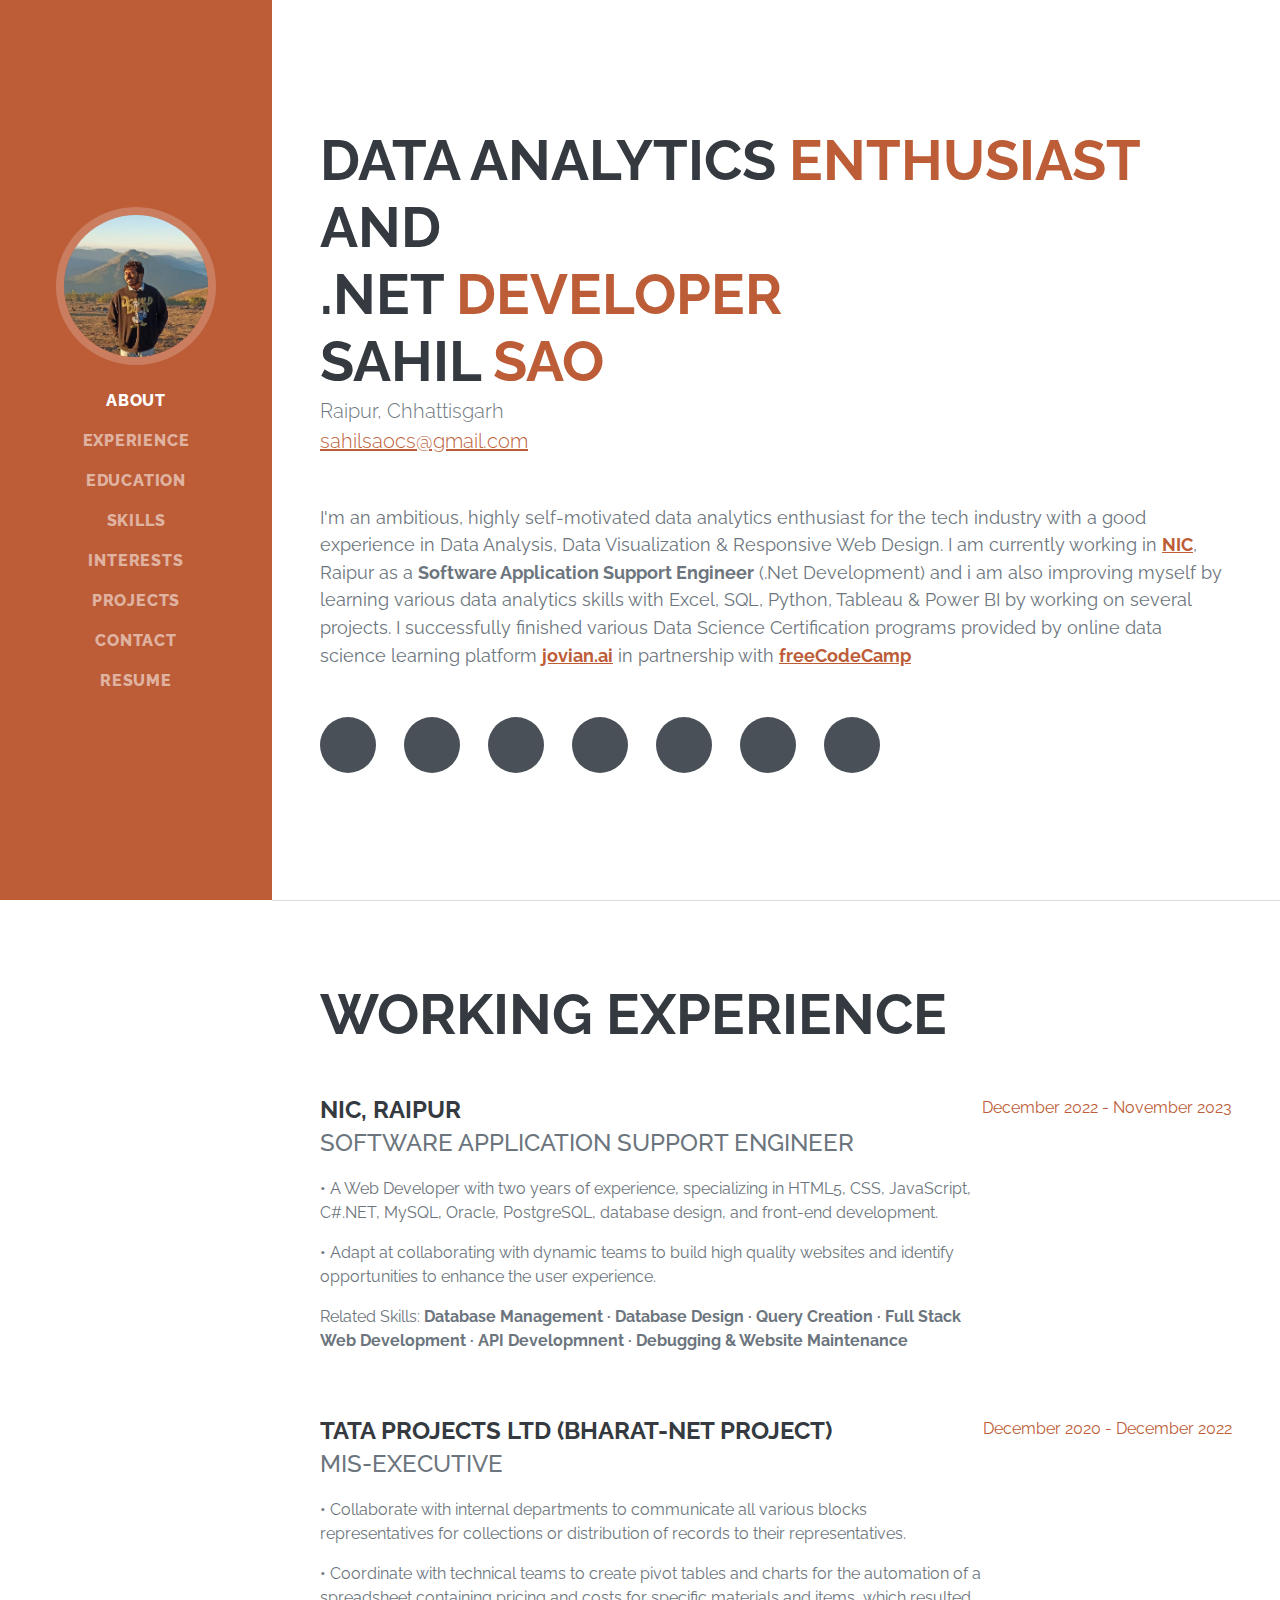
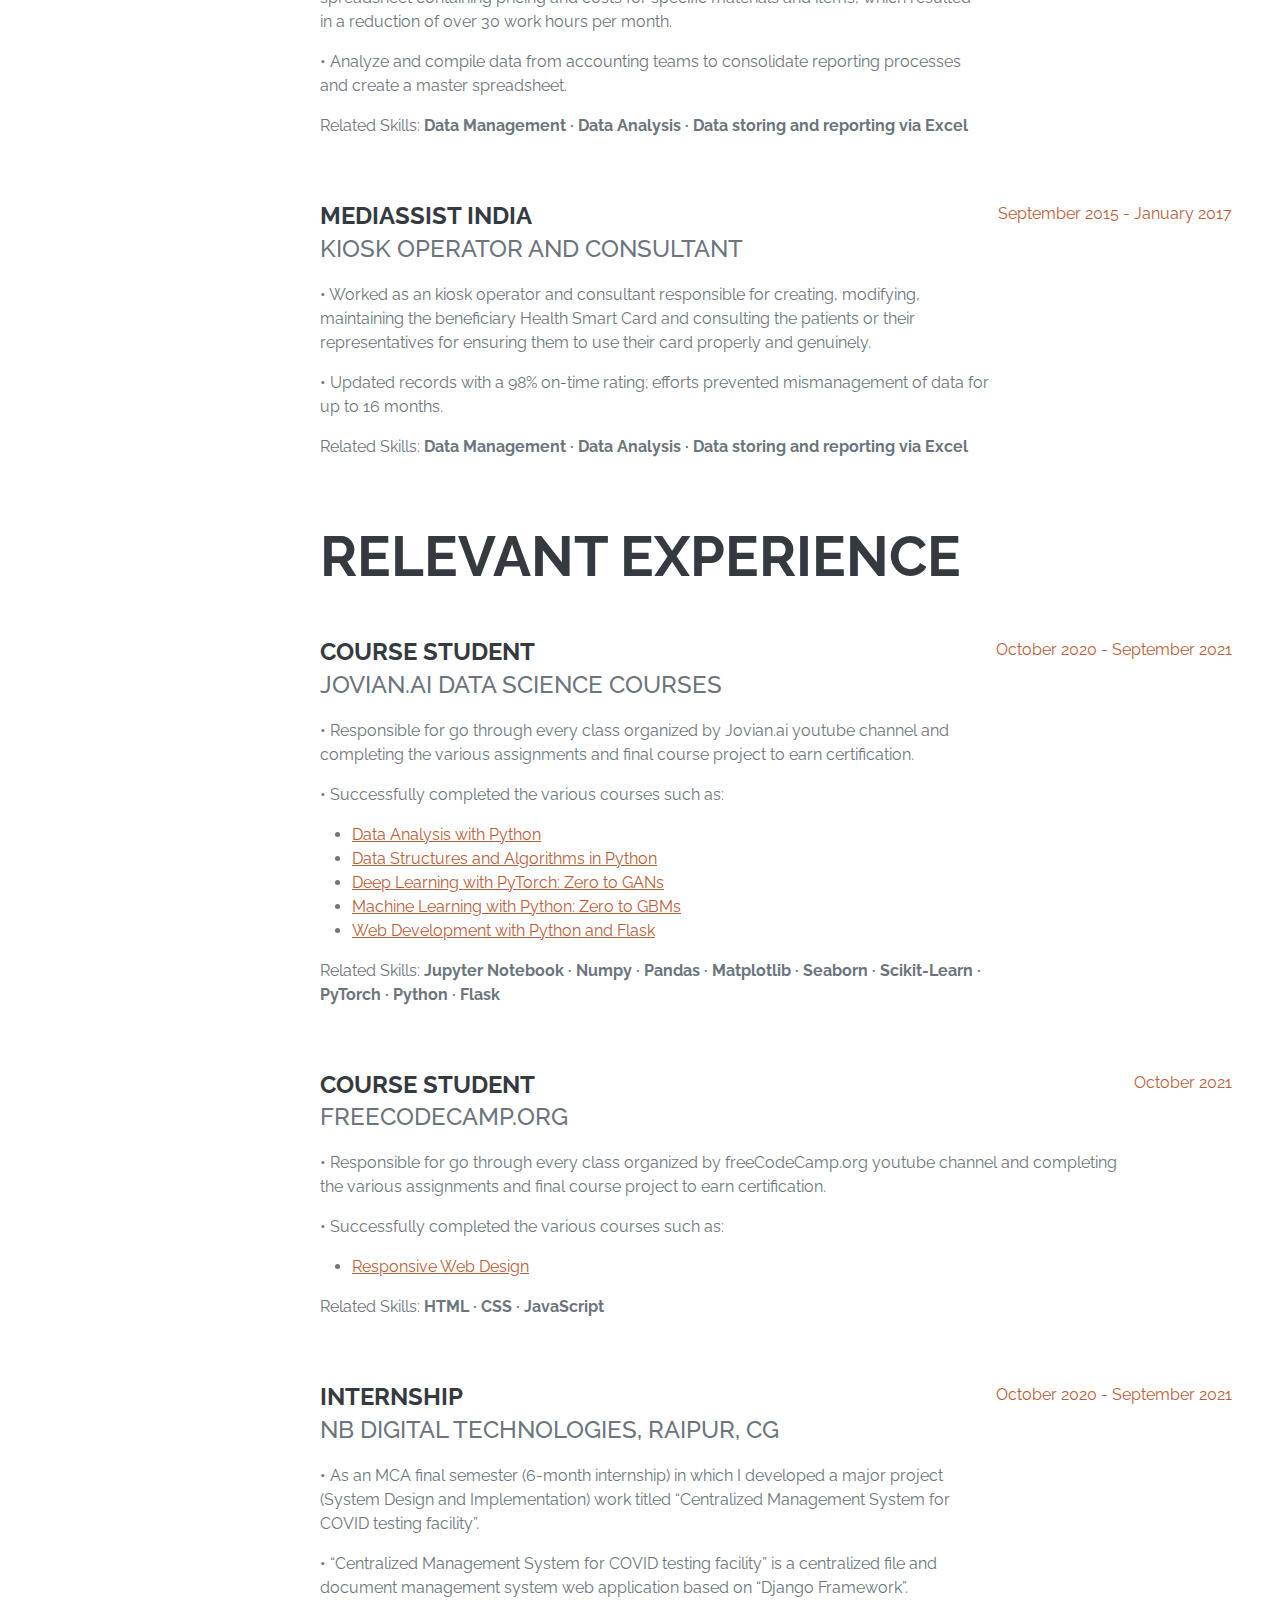
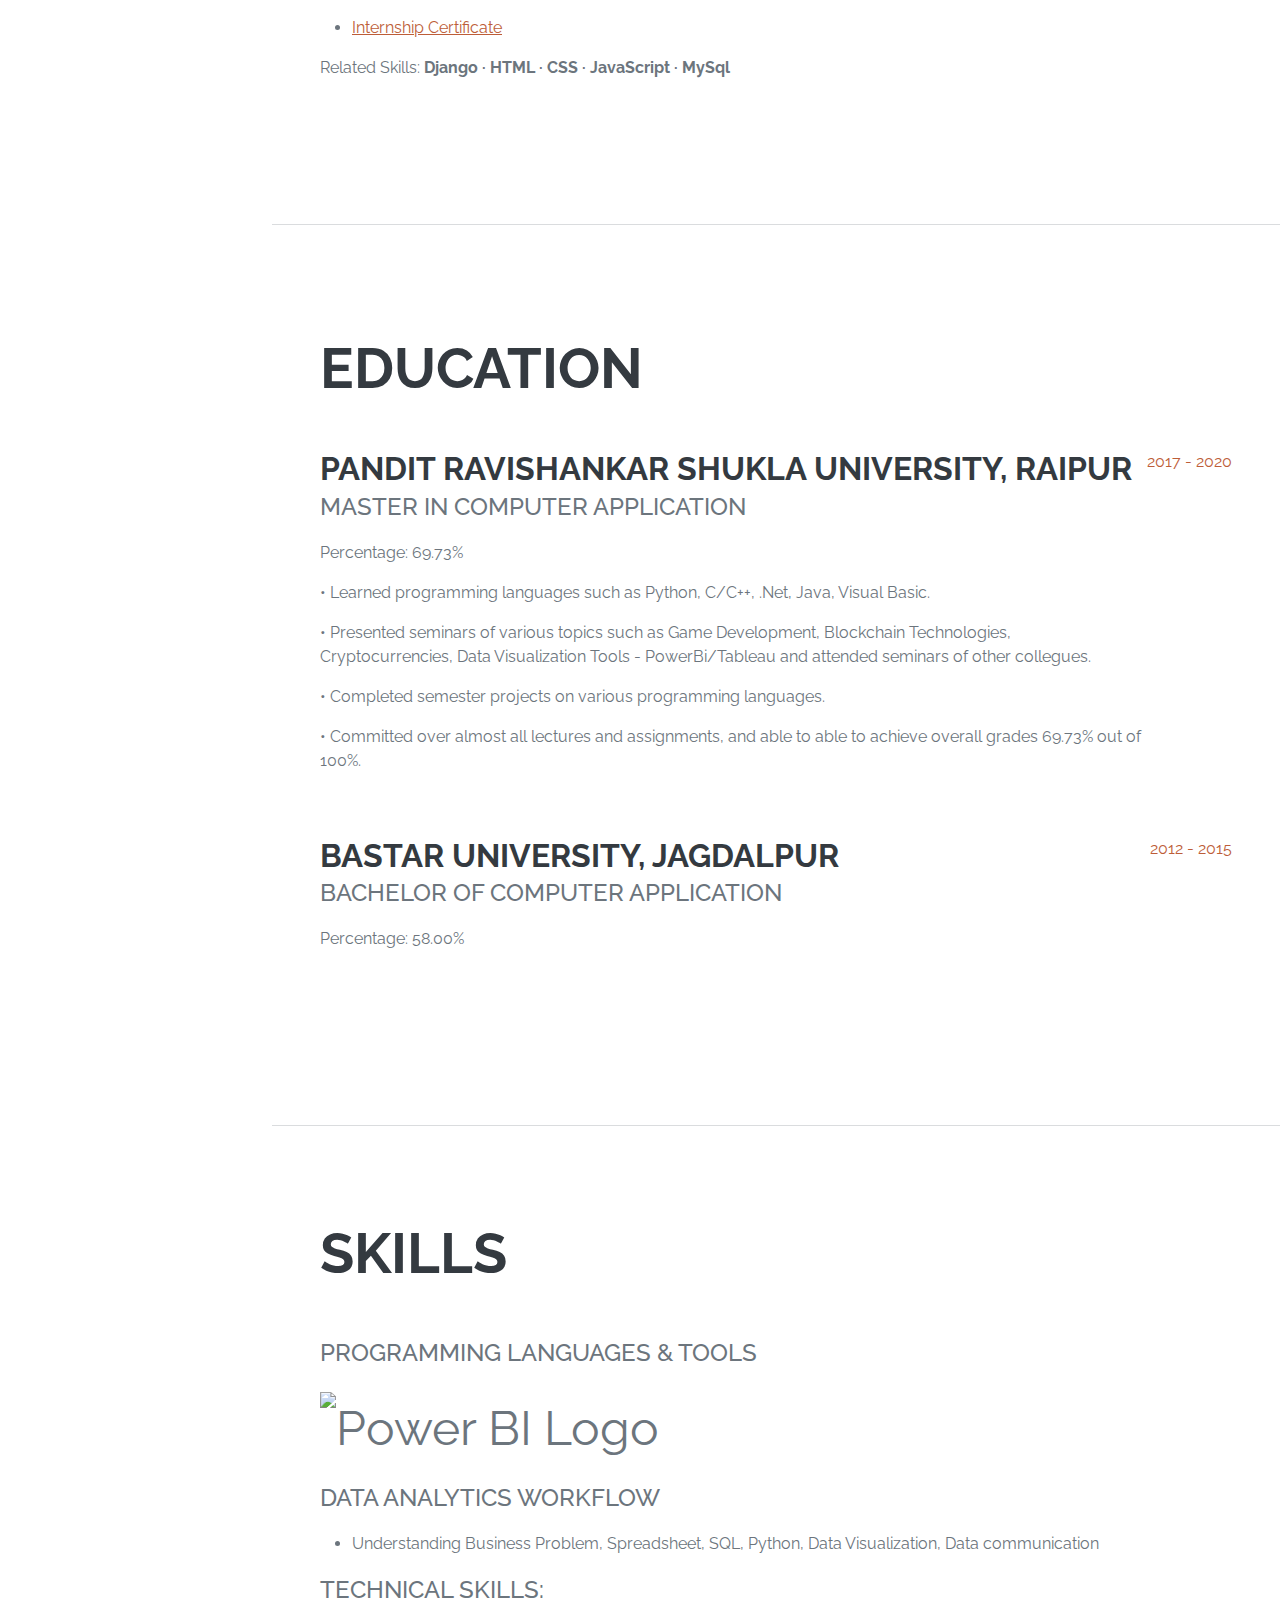
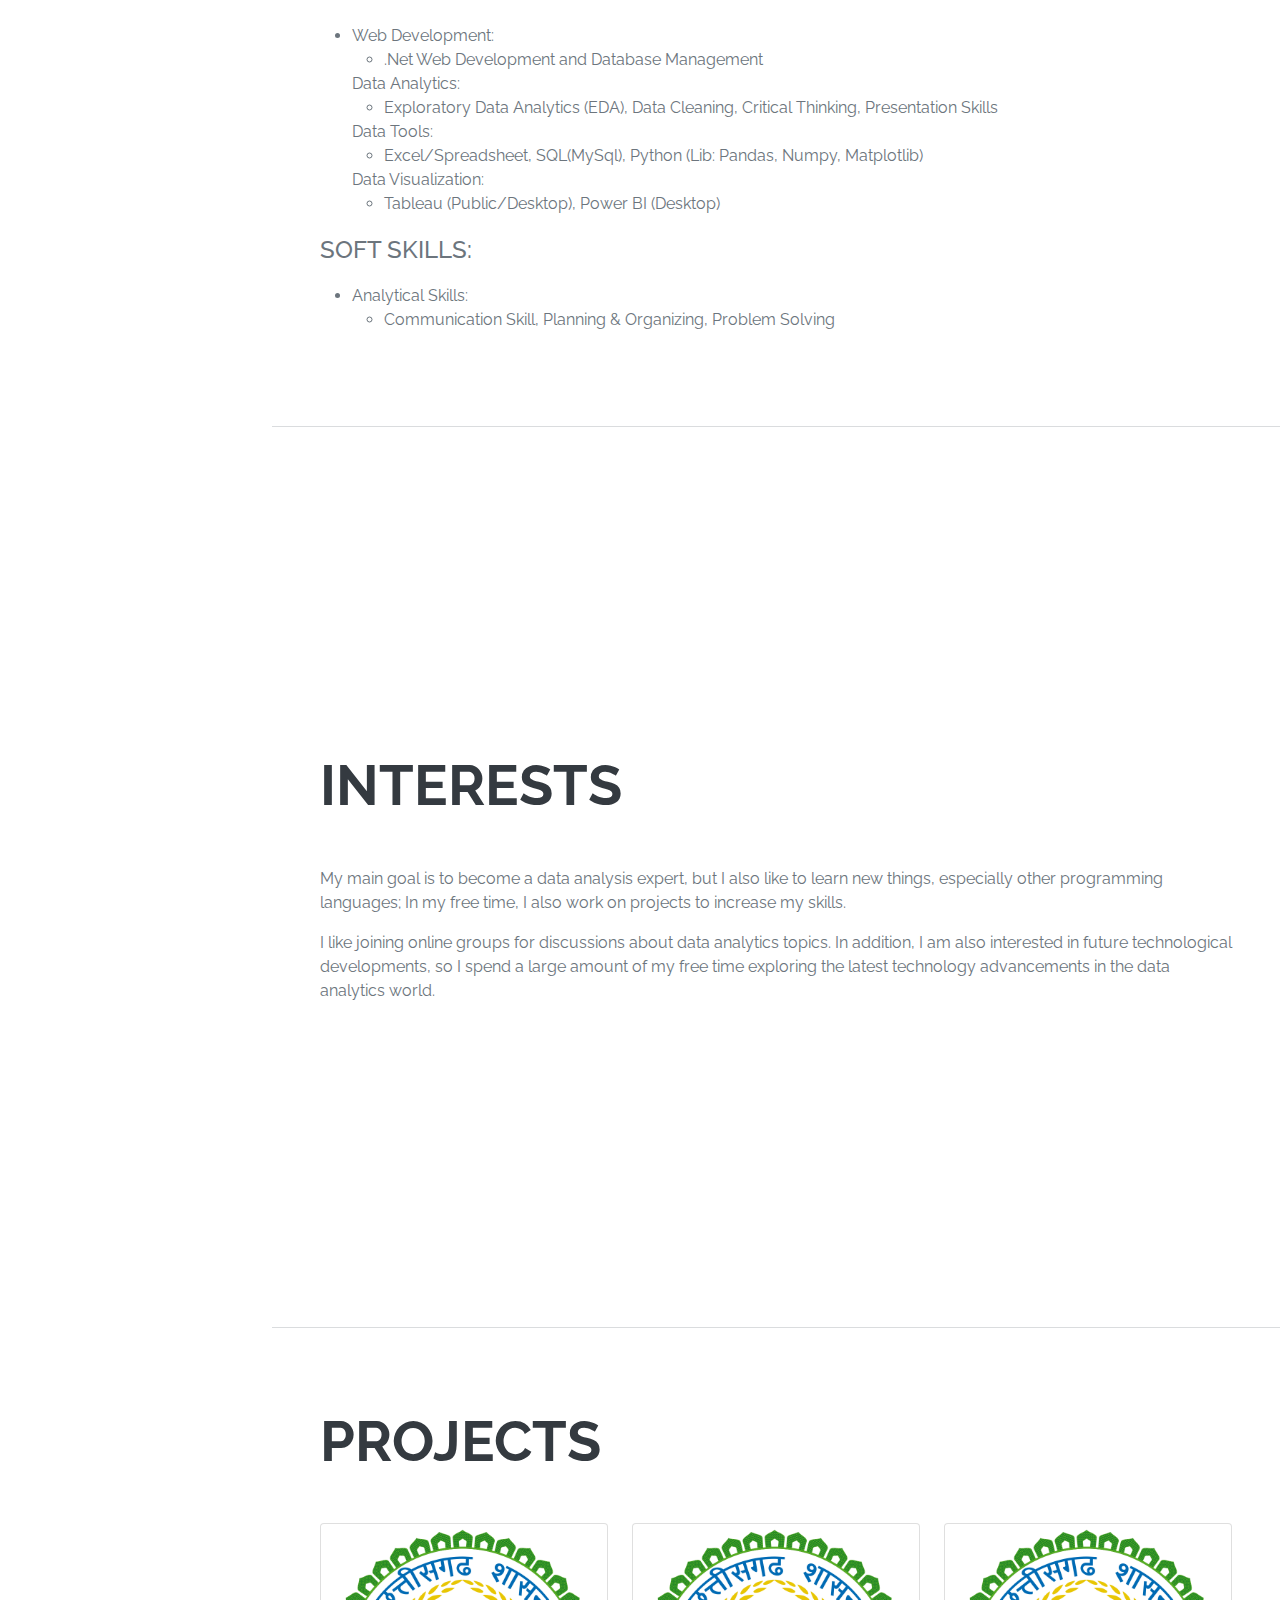
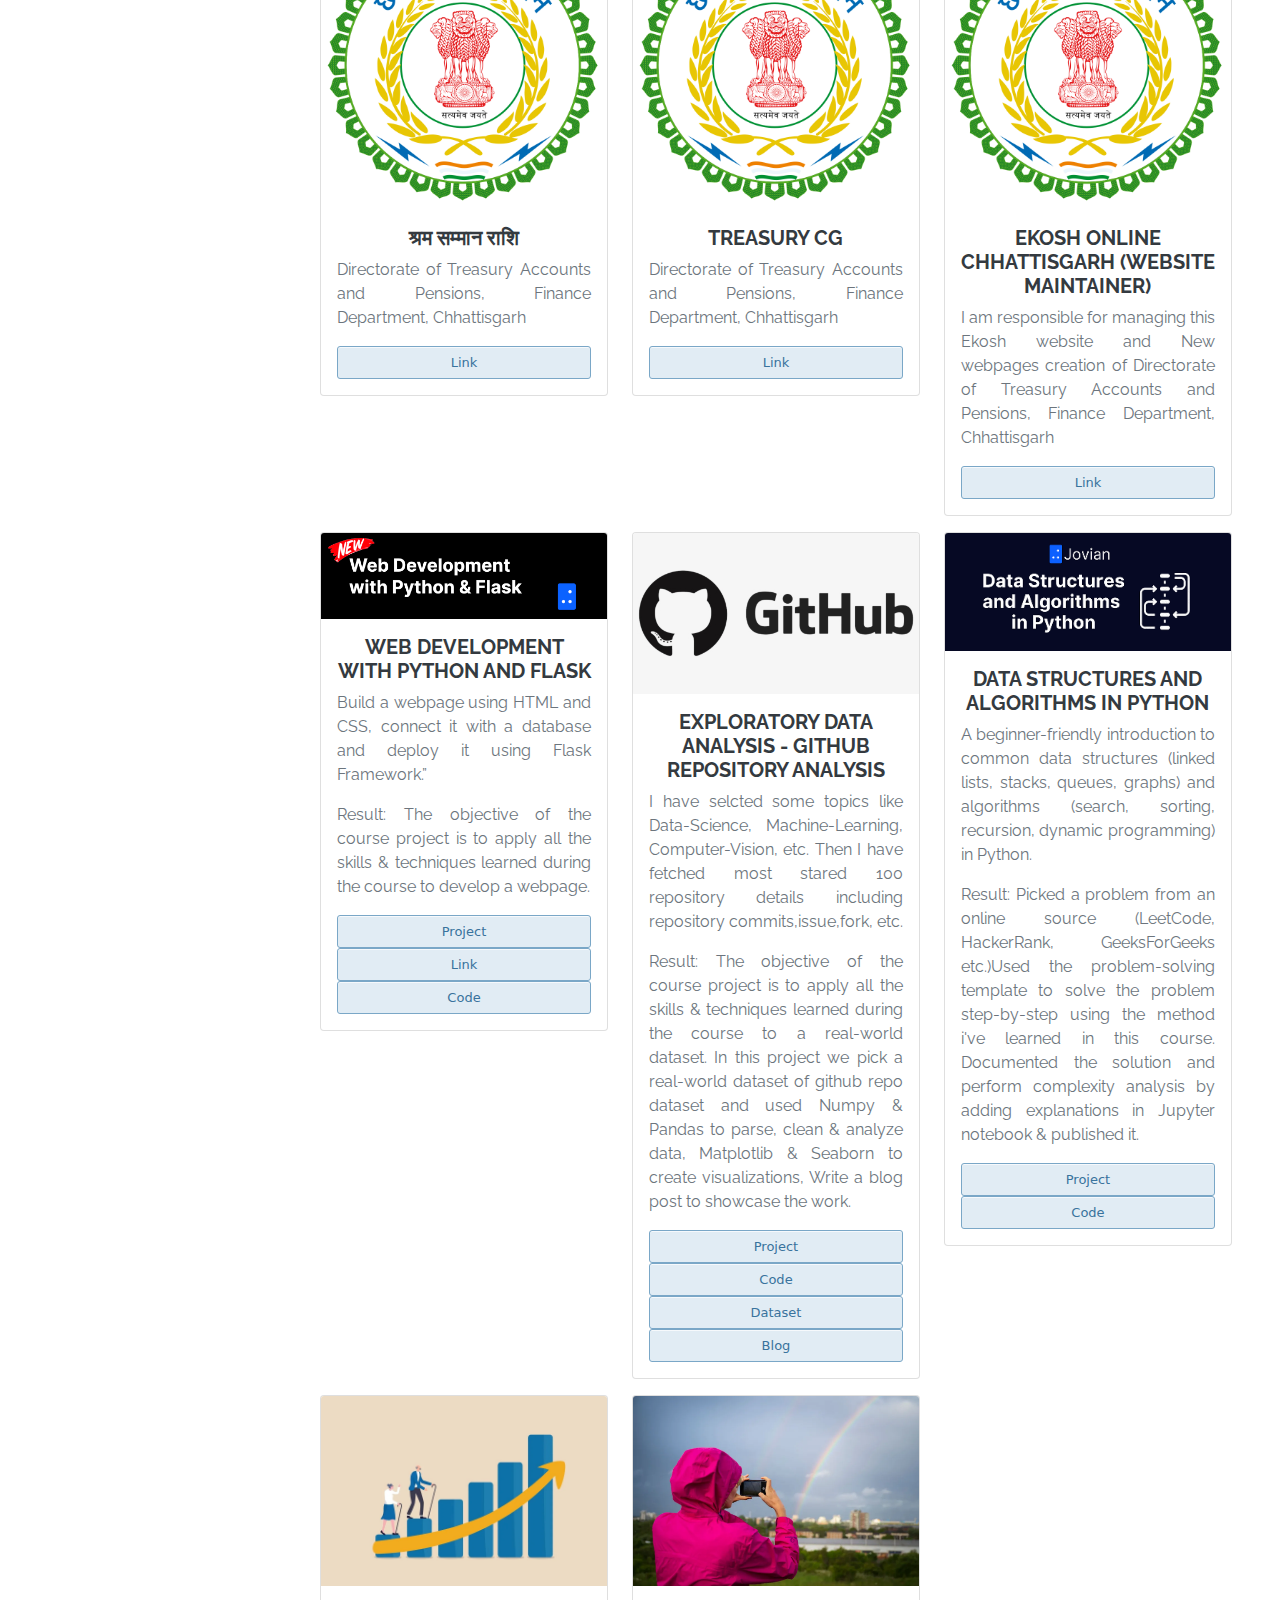
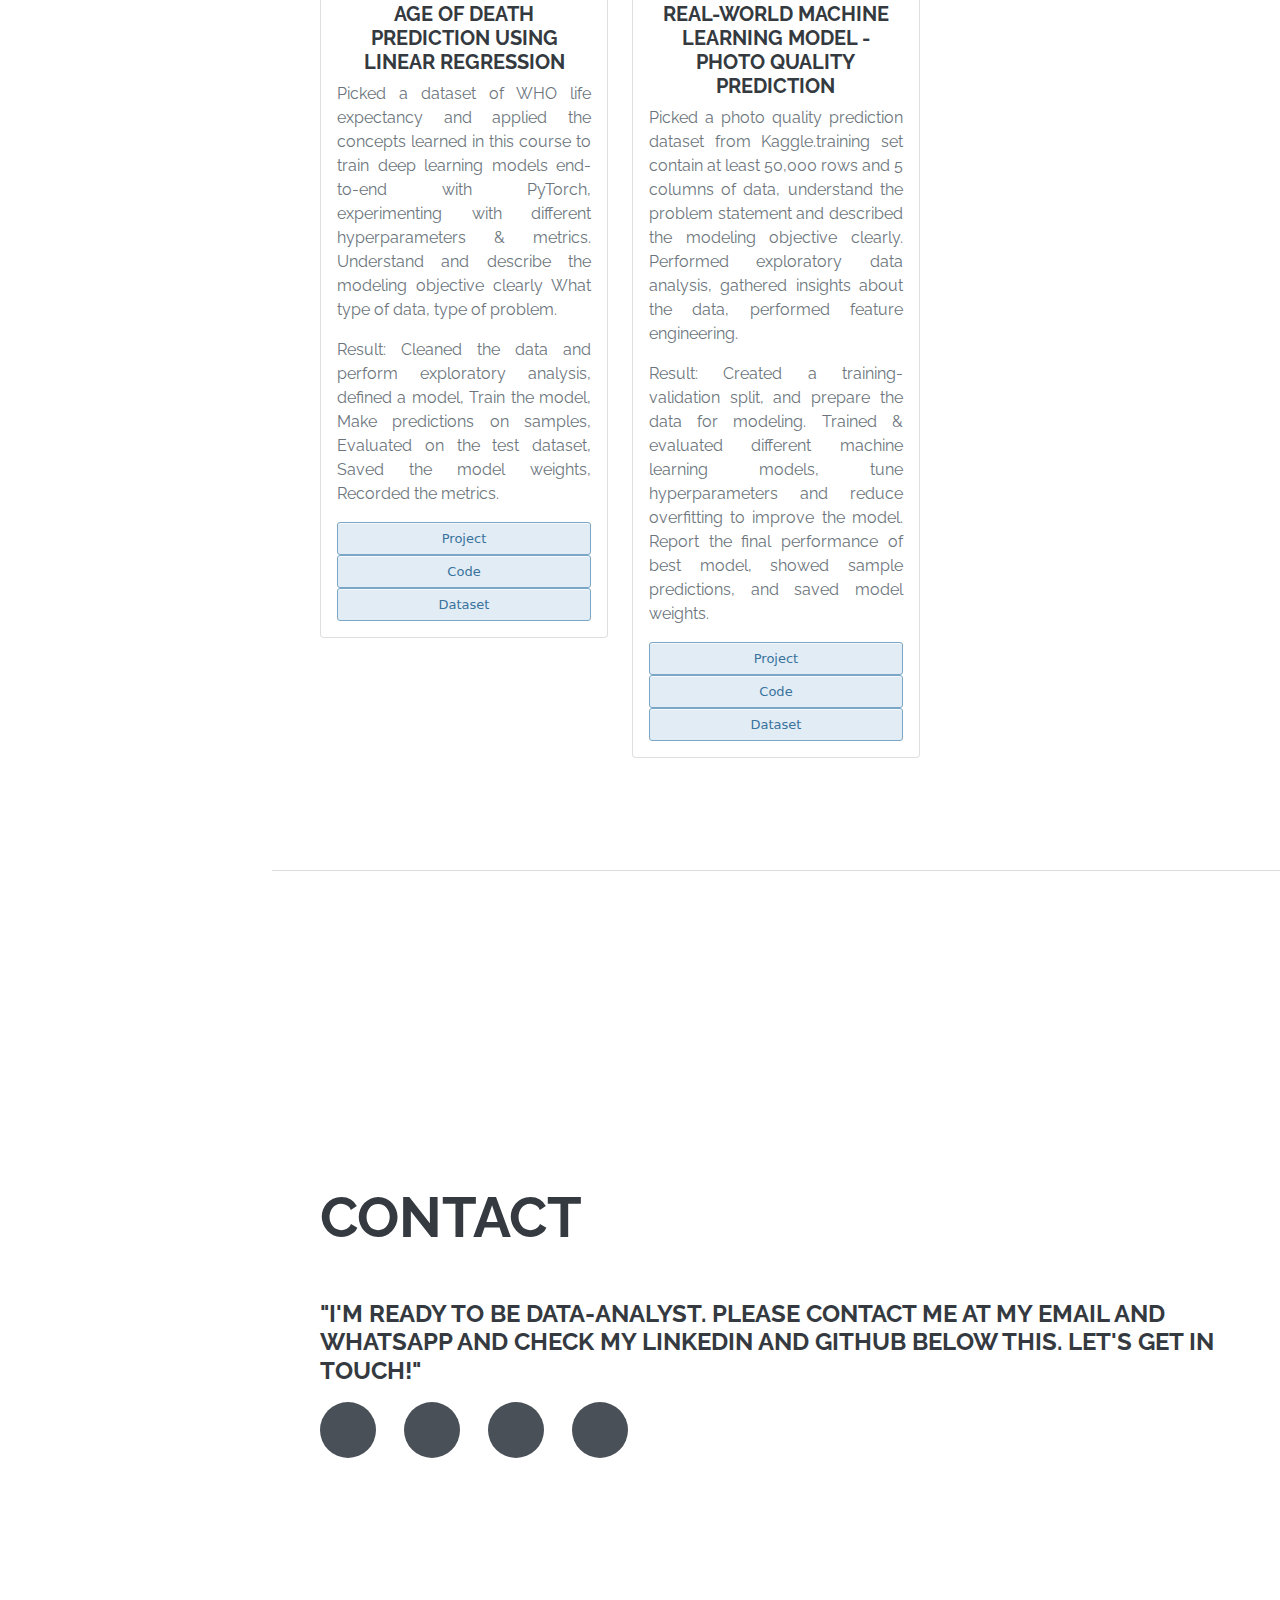
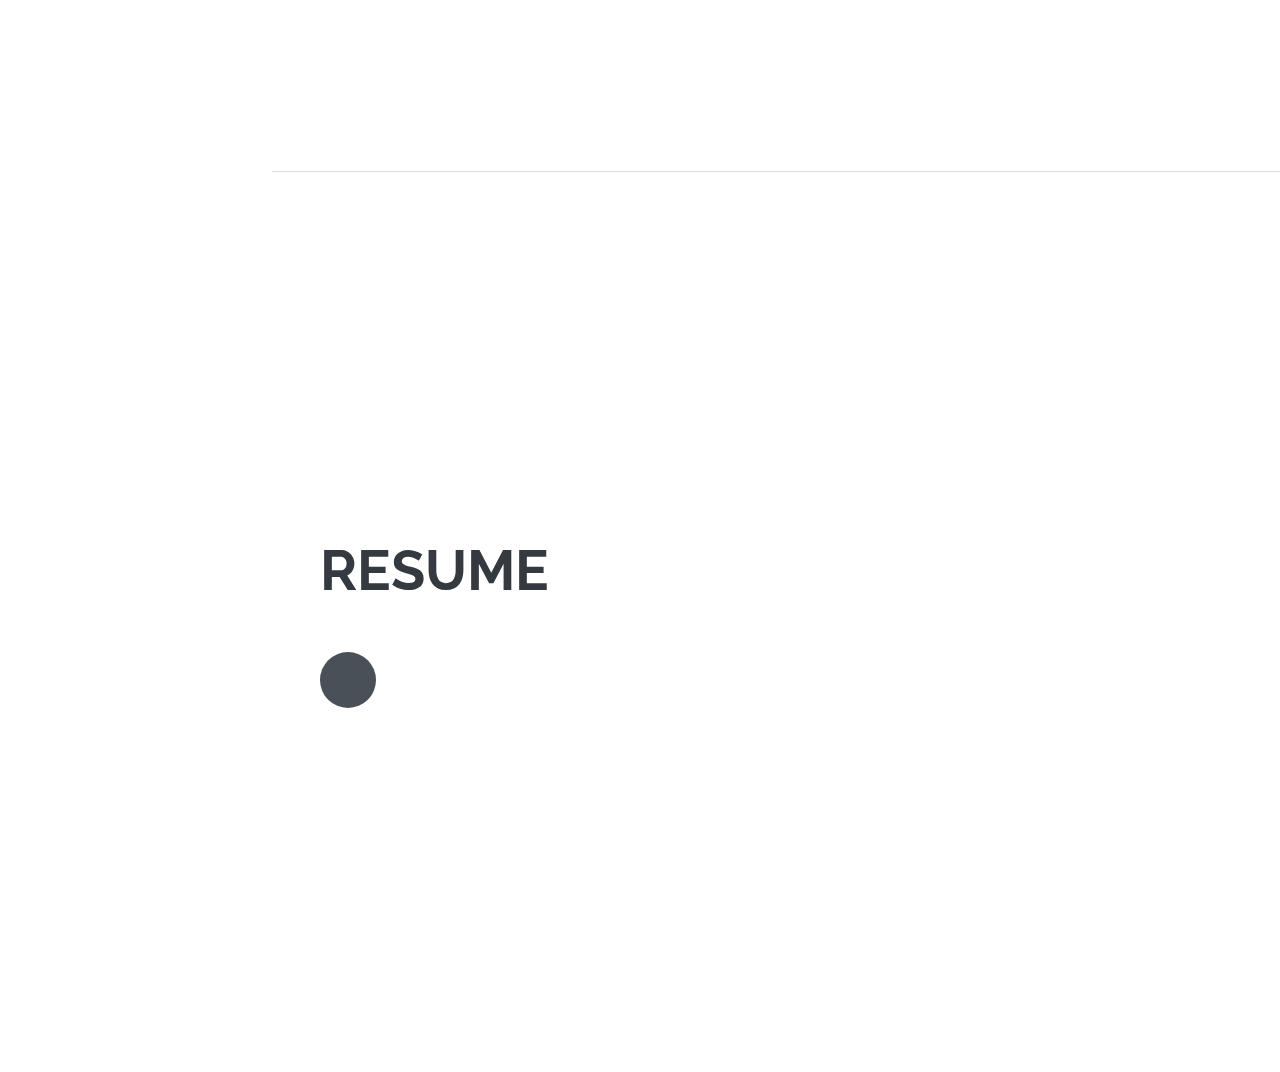
==== index.html @ 7bfae144 "Update index.html" ====
<!DOCTYPE html>
<html lang="en">
    <head>
        <meta charset="utf-8" />
        <meta name="viewport" content="width=device-width, initial-scale=1, shrink-to-fit=no" />
        <meta name="description" content="" />
        <meta name="author" content="" />
        <title>Sahil Sao - Portfolio</title>
        <link rel="icon" type="image/x-icon" href="assets/img/favicon.png" />
        <!-- Font Awesome icons (free version)-->
        <script src="https://use.fontawesome.com/releases/v6.1.0/js/all.js" crossorigin="anonymous"></script>
        <!-- Google fonts-->
        <link href="https://fonts.googleapis.com/css?family=Raleway:500,700" rel="stylesheet" type="text/css" />
        <link href="https://fonts.googleapis.com/css?family=Raleway:400,400i,800,800i" rel="stylesheet" type="text/css" />
        <!-- Core theme CSS (includes Bootstrap)-->
        <link href="css/styles.css" rel="stylesheet" />
    </head>
    <body id="page-top">
        <!-- Navigation-->
        <nav class="navbar navbar-expand-lg navbar-dark bg-primary fixed-top" id="sideNav">
            <a class="navbar-brand js-scroll-trigger" href="#page-top">
                <span class="d-block d-lg-none"><b>Sahil Sao</b></span>
                <span class="d-none d-lg-block"><img class="img-fluid img-profile rounded-circle mx-auto mb-2" src="assets/img/profile.jpg" alt="..." /></span>
            </a>
            <button class="navbar-toggler" type="button" data-bs-toggle="collapse" data-bs-target="#navbarResponsive" aria-controls="navbarResponsive" aria-expanded="false" aria-label="Toggle navigation"><span class="navbar-toggler-icon"></span></button>
            <div class="collapse navbar-collapse" id="navbarResponsive">
                <ul class="navbar-nav">
                    <li class="nav-item"><a class="nav-link js-scroll-trigger" href="#about">About</a></li>
                    <li class="nav-item"><a class="nav-link js-scroll-trigger" href="#experience">Experience</a></li>
                    <li class="nav-item"><a class="nav-link js-scroll-trigger" href="#education">Education</a></li>
                    <li class="nav-item"><a class="nav-link js-scroll-trigger" href="#skills">Skills</a></li>
                    <li class="nav-item"><a class="nav-link js-scroll-trigger" href="#interests">Interests</a></li>
                    <li class="nav-item"><a class="nav-link js-scroll-trigger" href="#projects">Projects</a></li>
                    <li class="nav-item"><a class="nav-link js-scroll-trigger" href="#contact">Contact</a></li>
                    <li class="nav-item"><a class="nav-link js-scroll-trigger" href="#resume">Resume</a></li>
                </ul>
            </div>
        </nav>
        <!-- Page Content-->
        <div class="container-fluid p-0">
            <!-- About-->
            <section class="resume-section" id="about">
                <div class="resume-section-content">
                    <h2 class="mb-0">
                        DATA ANALYTICS
                        <span class="text-primary">ENTHUSIAST</span>
                        And                     
                    </h2>
                    <h2 class="mb-0">
                        .NET                     
                        <span class="text-primary"> Developer</span>
                    </h2>
                    
                    <h2 class="mb-0">
                        Sahil
                        <span class="text-primary">Sao</span>
                    </h2>
                    <div class="lead mb-5">
                        Raipur, Chhattisgarh<br>
                        <a href="mailto:sahilsaocs@gmail.com?">sahilsaocs@gmail.com</a>
                    </div>
                    <p class="lead mb-5">I'm an ambitious, highly self-motivated data analytics enthusiast for the tech industry with a good experience in Data Analysis, Data Visualization & Responsive Web Design. I am currently working in <a href="https://www.nic.in/" target="_blank"><b>NIC</b></a>, Raipur as a <b>Software Application Support Engineer</b> (.Net Development) and i am also improving myself by learning various data analytics skills with Excel, SQL, Python, Tableau & Power BI by working on several projects. I successfully finished various Data Science Certification programs provided by online data science learning platform <a href="https://jovian.ai/" target="_blank"><b>jovian.ai</b></a> in partnership with <a href="https://www.freecodecamp.org//" target="_blank"><b>freeCodeCamp</b></a></p>
                    <div class="social-icons">
                        <a class="social-icon" target="_blank" rel="noopener noreferrer" href="https://www.linkedin.com/in/sahilsao/"><i class="fab fa-linkedin-in"></i></a>
                        <a class="social-icon" target="_blank" rel="noopener noreferrer" href="https://github.com/sahilsao"><i class="fab fa-github"></i></a>
                        <a class="social-icon" target="_blank" rel="noopener noreferrer" href="https://public.tableau.com/app/profile/kelvin.irawan"><span class="iconify" data-icon="ion:logo-tableau"></span>
                        <script src="https://code.iconify.design/2/2.2.1/iconify.min.js"></script></a>
                        <a class="social-icon" target="_blank" rel="noopener noreferrer" href="https://wa.me/917646805057"><i class="fab fa-whatsapp"></i></a>
                        <a class="social-icon" target="_blank" rel="noopener noreferrer" href="https://www.instagram.com/sahilsao/"><i class="fab fa-instagram"></i></a>
                        <a class="social-icon" target="_blank" rel="noopener noreferrer" href="https://twitter.com/sahildotpy"><i class="fab fa-twitter"></i></a>
                        <a class="social-icon" target="_blank" rel="noopener noreferrer" href="https://www.facebook.com/sahilsao"><i class="fab fa-facebook-f"></i></a>
                    </div>
                </div>
            </section>
            <hr class="m-0" />
            <!-- Experience-->
            <section class="resume-section" id="experience">
                <div class="resume-section-content">
                    <h2 class="mb-5">Working Experience</h2>
                    <div class="d-flex flex-column flex-md-row justify-content-between mb-5">
                        <div class="flex-grow-1">
                            <h4 class="mb-0">NIC, Raipur</h4>
                            <div class="subheading mb-3">Software Application Support Engineer</div>
                            <p>• A Web Developer with two years of experience, specializing in HTML5, CSS, JavaScript, C#.NET, MySQL, Oracle, PostgreSQL, database design, and front-end development. </p>
                            <p>• Adapt at collaborating with dynamic teams to build high quality websites and identify opportunities to enhance the user experience.</p>
                            <p>Related Skills: <b>Database Management · Database Design · Query Creation · Full Stack Web Development · API Developmnent · Debugging & Website Maintenance</b></p>
                        </div>
                        <div class="flex-shrink-0"><span class="text-primary">December 2022 - November 2023</span></div>
                    </div>
                    <div class="d-flex flex-column flex-md-row justify-content-between mb-5">
                        <div class="flex-grow-1">
                            <h4 class="mb-0">Tata Projects Ltd (Bharat-Net Project)</h4>
                            <div class="subheading mb-3">Mis-Executive</div>
                            <p>• Collaborate with internal departments to communicate all various blocks representatives for collections or distribution of records to their representatives.</p>
                            <p>• Coordinate with technical teams to create pivot tables and charts for the automation of a spreadsheet containing pricing and costs for specific materials and items, which resulted in a reduction of over 30 work hours per month.</p>
                            <p>• Analyze and compile data from accounting teams to consolidate reporting processes and create a master spreadsheet.</p>
                            <p>Related Skills: <b>Data Management · Data Analysis · Data storing and reporting via Excel</b></p>
                        </div>
                        <div class="flex-shrink-0"><span class="text-primary">December 2020 - December 2022</span></div>
                    </div>
                    <div class="d-flex flex-column flex-md-row justify-content-between mb-5">
                        <div class="flex-grow-1">
                            <h4 class="mb-0">MediAssist India</h4>
                            <div class="subheading mb-3">Kiosk Operator and Consultant</div>
                            <p>• Worked as an kiosk operator and consultant responsible for creating, modifying, maintaining the beneficiary Health Smart Card and consulting the patients or their representatives for ensuring them to use their card properly and genuinely.</p>
                            <p>• Updated records with a 98% on-time rating; efforts prevented mismanagement of data for up to 16 months. </p>
                            <p>Related Skills: <b>Data Management · Data Analysis · Data storing and reporting via Excel</b></p>
                        </div>
                        <div class="flex-shrink-0"><span class="text-primary">September 2015 - January 2017</span></div>
                    </div>
                    <h2 class="mb-5">Relevant Experience</h2>
                    <div class="d-flex flex-column flex-md-row justify-content-between mb-5">
                        <div class="flex-grow-1">
                            <h4 class="mb-0">Course Student</h4>
                            <div class="subheading mb-3">Jovian.ai Data Science Courses</div>
                            <p>• Responsible for go through every class organized by Jovian.ai youtube channel and completing the various assignments and final course project to earn certification.</p>
                            <p>
                                • Successfully completed the various courses such as:
                                <ul>
                                    <li><a class="flex-grow-1" target="_blank" href="https://jovian.ai/certificate/MFQTEMZRGI">Data Analysis with Python</a></li>
                                    <li><a class="flex-grow-1" target="_blank" href="https://jovian.ai/certificate/MFQTIOBSHE">Data Structures and Algorithms in Python</a></li>
                                    <li><a class="flex-grow-1" target="_blank" href="https://jovian.ai/certificate/MFQTGOBZHE">Deep Learning with PyTorch: Zero to GANs</a></li>
                                    <li><a class="flex-grow-1" target="_blank" href="https://jovian.ai/certificate/MFQTMMBTHA">Machine Learning with Python: Zero to GBMs</a></li>
									<li><a class="flex-grow-1" target="_blank" href="https://jovian.ai/certificate/MFQTQNJXG4">Web Development with Python and Flask</a></li>
                                </ul>
                            </p>
                            <p>Related Skills: <b>Jupyter Notebook · Numpy · Pandas · Matplotlib · Seaborn · Scikit-Learn · PyTorch · Python · Flask </b></p>
                        </div>
                        <div class="flex-shrink-0"><span class="text-primary">October 2020 - September 2021</span></div>
                    </div>
                    <div class="d-flex flex-column flex-md-row justify-content-between mb-5">
                        <div class="flex-grow-1">
                            <h4 class="mb-0">Course Student</h4>
                            <div class="subheading mb-3">freeCodeCamp.org</div>
                            <p>• Responsible for go through every class organized by freeCodeCamp.org youtube channel and completing the various assignments and final course project to earn certification.</p>
                            <p>
                                • Successfully completed the various courses such as:
                                <ul>
                                    <li><a class="flex-grow-1" target="_blank" href="https://www.freecodecamp.org/certification/sahilsao/responsive-web-design">Responsive Web Design</a></li>
                                </ul>
                            </p>
                            <p>Related Skills: <b>HTML · CSS · JavaScript</b></p>
                        </div>
                        <div class="flex-shrink-0"><span class="text-primary">October 2021</span></div>
                    </div>
                    <div class="d-flex flex-column flex-md-row justify-content-between mb-5">
                        <div class="flex-grow-1">
                            <h4 class="mb-0">Internship</h4>
                            <div class="subheading mb-3">NB Digital Technologies, Raipur, CG </div>
                            <p>• As an MCA final semester (6-month internship) in which I developed a major project (System Design and Implementation) work titled “Centralized Management System for COVID testing facility”.</p>
                            <p>• “Centralized Management System for COVID testing facility” is a centralized file and document management system web application based on “Django Framework”.</p>
                             <ul>
                                    <li><a class="flex-grow-1" target="_blank" href="https://drive.google.com/file/d/1zT4N878qJbnWpX87cIDR9LRPboDYX1AN/view?usp=sharing">Internship Certificate</a></li>
                                </ul>
							<p>Related Skills: <b>Django · HTML · CSS · JavaScript · MySql </b></p>
                        </div>
                        <div class="flex-shrink-0"><span class="text-primary">October 2020 - September 2021</span></div>
                    </div>
                </div>
            </section>
            <hr class="m-0" />
            <!-- Education-->
            <section class="resume-section" id="education">
                <div class="resume-section-content">
                    <h2 class="mb-5">Education</h2>
                    <div class="d-flex flex-column flex-md-row justify-content-between mb-5">
                        <div class="flex-grow-1">
                            <h3 class="mb-0">Pandit Ravishankar Shukla University, Raipur</h3>
                            <div class="subheading mb-3">Master in Computer Application</div>
                            <p>Percentage: 69.73%</p>
                            <p>• Learned programming languages such as Python, C/C++, .Net, Java, Visual Basic. </p>
                            <p>• Presented seminars of various topics such as Game Development, Blockchain Technologies, Cryptocurrencies, Data Visualization Tools - PowerBi/Tableau and attended seminars of other collegues.</p>
                            <p>• Completed semester projects on various programming languages.</p>
                            <p>• Committed over almost all lectures and assignments, and able to able to achieve overall grades 69.73% out of 100%.</p>
                            </a>
                        </div>
                        <div class="flex-shrink-0"><span class="text-primary">2017 - 2020</span></div>
                    </div>
                    <div class="d-flex flex-column flex-md-row justify-content-between mb-5">
                        <div class="flex-grow-1">
                            <h3 class="mb-0">Bastar University, Jagdalpur</h3>
                            <div class="subheading mb-3">Bachelor of Computer Application</div>
                            <p>Percentage: 58.00%</p>
                        </div>
                        <div class="flex-shrink-0"><span class="text-primary"> 2012 - 2015</span></div>
                    </div>
                </div>
            </section>
            <hr class="m-0" />
            <!-- Skills-->
            <section class="resume-section" id="skills">
                <div class="resume-section-content">
                    <h2 class="mb-5">Skills</h2>
                    <div class="subheading mb-3">Programming Languages & Tools</div>
                    <ul class="list-inline dev-icons">
                        <span class="iconify" data-icon="vscode-icons:file-type-excel"></span>
                        <script src="https://code.iconify.design/2/2.2.1/iconify.min.js"></script>
                        <span class="iconify" data-icon="vscode-icons:file-type-python"></span>
                        <script src="https://code.iconify.design/2/2.2.1/iconify.min.js"></script>
                        <span class="iconify" data-icon="logos:jupyter"></span>
                        <script src="https://code.iconify.design/2/2.2.1/iconify.min.js"></script>
                        <span class="iconify" data-icon="simple-icons:oracle" style="color: red;" width="24" height="24"></span>
                        <script src="https://code.iconify.design/2/2.2.1/iconify.min.js"></script>
                        <span class="iconify" data-icon="logos:mysql"></span>
                        <script src="https://code.iconify.design/2/2.2.1/iconify.min.js"></script>
                        <span class="iconify" data-icon="logos:tableau-icon"></span>
                        <script src="https://code.iconify.design/2/2.2.1/iconify.min.js"></script>
                        <img src="https://powerapps.microsoft.com/images/application-logos/svg/powerbi.svg" alt="Power BI Logo" style="width:42px;height:42px;">
                        <span class="iconify" data-icon="vscode-icons:file-type-vscode"></span>
                        <script src="https://code.iconify.design/2/2.2.1/iconify.min.js"></script>
                        <span class="iconify" data-icon="logos:html-5"></span>
                        <script src="https://code.iconify.design/2/2.2.1/iconify.min.js"></script>
                        <span class="iconify" data-icon="logos:css-3"></span>
                        <script src="https://code.iconify.design/2/2.2.1/iconify.min.js"></script>
                        <span class="iconify" data-icon="logos:javascript"></span>
                        <script src="https://code.iconify.design/2/2.2.1/iconify.min.js"></script>
                        <span class="iconify" data-icon="logos:c-sharp"></span>
                        <script src="https://code.iconify.design/2/2.2.1/iconify.min.js"></script>
                        <span class="iconify" data-icon="logos:dotnet"></span>
                        <script src="https://code.iconify.design/2/2.2.1/iconify.min.js"></script>
                    </ul>
                    <div class="subheading mb-3">Data Analytics Workflow</div>
                    <ul class="fa-ul mb-0">
                        <li>
                            <span class="fa-li"><i class="fas fa-check"></i></span>
                            Understanding Business Problem, Spreadsheet, SQL, Python, Data Visualization, Data communication
                        </li>
                    </ul>
                    <p><div class="subheading mb-3">Technical Skills:</div></p>
                    <ul class="fa-ul mb-0">
                        <li>
                            <span class="fa-li"><i class="fas fa-check"></i></span>
                            Web Development:
                            <ul>
                                <li>
                                    <span class="fa-li"><i class=""></i></span>
                                    .Net Web Development and Database Management
                                </li>
                            </ul>
                            <span class="fa-li"><i class="fas fa-check"></i></span>
                            Data Analytics:
                            <ul>
                                <li>
                                    <span class="fa-li"><i class=""></i></span>
                                    Exploratory Data Analytics (EDA), Data Cleaning, Critical Thinking, Presentation Skills
                                </li>
                            </ul>
                            <span class="fa-li"><i class="fas fa-check"></i></span>
                            Data Tools:
                            <ul>
                                <li>
                                    <span class="fa-li"><i class=""></i></span>
                                    Excel/Spreadsheet, SQL(MySql), Python (Lib: Pandas, Numpy, Matplotlib)
                                </li>
                            </ul>
                            <span class="fa-li"><i class="fas fa-check"></i></span>
                            Data Visualization:
                            <ul>
                                <li>
                                    <span class="fa-li"><i class=""></i></span>
                                    Tableau (Public/Desktop), Power BI (Desktop)
                                </li>
                            </ul>
                        </li>
                    </ul>
                    <p><div class="subheading mb-3">Soft Skills:</div></p>
                    <ul class="fa-ul mb-0">
                        <li>
                            <span class="fa-li"><i class="fas fa-check"></i></span>
                            Analytical Skills:
                            <ul>
                                <li>
                                    <span class="fa-li"><i class=""></i></span>
                                    Communication Skill, Planning & Organizing, Problem Solving
                                </li>
                            </ul>
                        </li>
                    </ul>
                </div>
            </section>
            <hr class="m-0" />
            <!-- Interests-->
            <section class="resume-section" id="interests">
                <div class="resume-section-content">
                    <h2 class="mb-5">Interests</h2>
                    <p>My main goal is to become a data analysis expert, but I also like to learn new things, especially other programming languages; In my free time, I also work on projects to increase my skills.</p>
                    <p class="mb-0">I like joining online groups for discussions about data analytics topics. In addition, I am also interested in future technological developments, so I spend a large amount of my free time exploring the latest technology advancements in the data analytics world.</p>
                </div>
            </section>
            <hr class="m-0" />
            <!-- Projects-->
            <section class="resume-section" id="projects">
                <div class="resume-section-content">
                    <h2 class="mb-5">Projects</h2>
                    <div class="row mb-3">
					<div class="col-lg-4 mb-3">
                            <div class="card m-auto" style="width: 18rem;">
                                <img src="assets/img/Coat_of_arms_of_Chhattisgarh.png" class="card-img-top" alt="github">
                                <div class="card-body">
                                    <h5 class="card-title" style="text-align:center;">श्रम सम्मान राशि</h5>
                                    <p class="card-text" style="text-align:justify">Directorate of Treasury Accounts and Pensions, Finance Department, Chhattisgarh</p>                                   
                                    <a target="_blank" rel="noopener noreferrer" href="https://ekoshonline.cg.nic.in/LabourEntryForm/frmLogin.aspx" class="button-8" role="button">Link</a>
                                    </div>
                            </div>
                        </div>
                        <div class="col-lg-4 mb-3">
                            <div class="card m-auto" style="width: 18rem;">
                                <img src="assets/img/Coat_of_arms_of_Chhattisgarh.png" class="card-img-top" alt="github">
                                <div class="card-body">
                                    <h5 class="card-title" style="text-align:center;">Treasury CG</h5>
                                    <p class="card-text" style="text-align:justify">Directorate of Treasury Accounts and Pensions, Finance Department, Chhattisgarh</p>                                   
                                    <a target="_blank" rel="noopener noreferrer" href="/TreasuryCG/home.html" class="button-8" role="button">Link</a>
                                    </div>
                            </div>
                        </div>
                        <div class="col-lg-4 mb-3">
                            <div class="card m-auto" style="width: 18rem;">
                                <img src="assets/img/Coat_of_arms_of_Chhattisgarh.png" class="card-img-top" alt="github">
                                <div class="card-body">
                                    <h5 class="card-title" style="text-align:center;">Ekosh Online Chhattisgarh (Website Maintainer)</h5>
                                    <p class="card-text" style="text-align:justify"> I am responsible for managing this Ekosh website and New webpages creation of Directorate of Treasury Accounts and Pensions, Finance Department, Chhattisgarh</p>                                   
                                    <a target="_blank" rel="noopener noreferrer" href="https://ekoshonline.cg.nic.in/" class="button-8" role="button">Link</a>
                                    </div>
                            </div>
                        </div>
						<div class="col-lg-4 mb-3">
                            <div class="card m-auto" style="width: 18rem;">
                                <img src="assets/img/Web_development_with_Flask.png" class="card-img-top" alt="flask_user_management">
                                <div class="card-body">
                                    <h5 class="card-title" style="text-align:center;">Web Development with Python and Flask</h5>
                                    <p class="card-text" style="text-align:justify"> Build a webpage using HTML and CSS, connect it with a database and deploy it using Flask Framework.”</p>
                                    <p class="card-text" style="text-align:justify">Result: The objective of the course project is to apply all the skills & techniques learned during the course to develop a webpage.</p>
                                    <a target="_blank" rel="noopener noreferrer" href="https://jovian.com/learn/web-development-with-python-and-flask" class="button-8" role="button">Project</a>
                                    <a target="_blank" rel="noopener noreferrer" href="https://flask-user-management-app-ejjc.onrender.com/" class="button-8" role="button">Link</a>    
									<a target="_blank" rel="noopener noreferrer" href="https://github.com/sahilsao/flask_user_management" class="button-8" role="button">Code</a>                
                                </div>
                            </div>
                        </div>
                        <div class="col-lg-4 mb-3">
                            <div class="card m-auto" style="width: 18rem;">
                                <img src="assets/img/github.png" class="card-img-top" alt="github">
                                <div class="card-body">
                                    <h5 class="card-title" style="text-align:center;">Exploratory Data Analysis - GitHub Repository Analysis</h5>
                                    <p class="card-text" style="text-align:justify"> I have selcted some topics like Data-Science, Machine-Learning, Computer-Vision, etc. Then I have fetched most stared 100 repository details including repository commits,issue,fork, etc.</p>
                                    <p class="card-text" style="text-align:justify">Result: The objective of the course project is to apply all the skills & techniques learned during the course to a real-world dataset. In this project we pick a real-world dataset of github repo dataset and used Numpy & Pandas to parse, clean & analyze data, Matplotlib & Seaborn to create visualizations, Write a blog post to showcase the work.</p>
                                    <a target="_blank" rel="noopener noreferrer" href="https://jovian.ai/sahilsao/github-analysis-project" class="button-8" role="button">Project</a>
                                    <a target="_blank" rel="noopener noreferrer" href="https://github.com/sahilsao/Jovian/tree/main/Data%20Analysis%20With%20Python%20-%20Zero%20to%20Pandas/Course%20Project%20-%20Exploratory%20Data%20Analysis" class="button-8" role="button">Code</a>
                                    <a target="_blank" rel="noopener noreferrer" href="https://jovian.ai/outlink?url=https%3A%2F%2Fwww.kaggle.com%2Fvatsalparsaniya%2Fgithub-repositories-analysis" class="button-8" role="button">Dataset</a>
                                    <a target="_blank" rel="noopener noreferrer" href="https://medium.com/@sahilsao/data-analysis-with-python-a-jovian-ml-and-freecodecamp-org-collaboration-e99fdcdc7c9a" class="button-8" role="button">Blog</a>
                                </div>
                            </div>
                        </div>
                        <div class="col-lg-4 mb-3">
                            <div class="card m-auto" style="width: 18rem;">
                                <img src="assets/img/data_structures.png" class="card-img-top" alt="data_structures">
                                <div class="card-body">
                                    <h5 class="card-title" style="text-align:center">Data Structures and Algorithms in Python</h5>
                                    <p class="card-text" style="text-align:justify">A beginner-friendly introduction to common data structures (linked lists, stacks, queues, graphs) and algorithms (search, sorting, recursion, dynamic programming) in Python.</p>
                                    <p class="card-text" style="text-align:justify">Result: Picked a problem from an online source (LeetCode, HackerRank, GeeksForGeeks etc.)Used the problem-solving template to solve the problem step-by-step using the method i've learned in this course. Documented the solution and perform complexity analysis by adding explanations in Jupyter notebook & published it.</p>
                                    <a target="_blank" rel="noopener noreferrer" href="https://jovian.ai/sahilsao/dsa-final-project" class="button-8" role="button">Project</a>
                                    <a target="_blank" rel="noopener noreferrer" href="https://github.com/sahilsao/Jovian/tree/main/Data%20Structures%20and%20Algorithms%20in%20Python/Project%20-%20Step-by-Step%20Solution%20to%20a%20Programming%20Problem/dsa-final-project/dsa-final-project-v-53" class="button-8" role="button">Code</a>
                                </div>
                            </div>
                        </div>
                        <div class="col-lg-4 mb-3">
                            <div class="card m-auto" style="width: 18rem;">
                                <img src="assets/img/life_expectancy.png" class="card-img-top" alt="life_expectancy">
                                <div class="card-body">
                                    <h5 class="card-title" style="text-align:center">Age of Death prediction using Linear Regression</h5>
                                    <p class="card-text" style="text-align:justify">Picked a dataset of WHO life expectancy and applied the concepts learned in this course to train deep learning models end-to-end with PyTorch, experimenting with different hyperparameters & metrics. Understand and describe the modeling objective clearly What type of data, type of problem.</p>
                                    <p class="card-text" style="text-align:justify">Result: Cleaned the data and perform exploratory analysis, defined a model, Train the model, Make predictions on samples, Evaluated on the test dataset, Saved the model weights, Recorded the metrics.</p>
                                    <a target="_blank" rel="noopener noreferrer" href="https://jovian.ai/sahilsao/course-project" class="button-8" role="button">Project</a>
                                    <a target="_blank" rel="noopener noreferrer" href="https://github.com/sahilsao/Jovian/tree/main/Deep%20Learning%20with%20PyTorch%20Zero%20to%20GANs/Course%20Project%20-%20Train%20a%20Deep%20Learning%20Model%20from%20Scratch" class="button-8" role="button">Code</a>
                                    <a target="_blank" rel="noopener noreferrer" href="https://public.tableau.com/views/KelvinIrawan_Intermediate/interactivedashboard3DB?:language=en-US&:display_count=n&:origin=viz_share_linkhttps://jovian.ai/outlink?url=https%3A%2F%2Fwww.kaggle.com%2Fkumarajarshi%2Flife-expectancy-who%2Fdata%23" class="button-8" role="button">Dataset</a>
                                </div>

                            </div>
                        </div>
                        <div class="col-lg-4 mb-3">
                            <div class="card m-auto" style="width: 18rem;">
                                <img src="assets/img/photo.png" class="card-img-top" alt="photo">
                                <div class="card-body">
                                    <h5 class="card-title" style="text-align:center">Real-World Machine Learning Model - Photo Quality Prediction</h5>
                                    <p class="card-text" style="text-align:justify">Picked a photo quality prediction dataset from Kaggle.training set contain at least 50,000 rows and 5 columns of data, understand the problem statement and described the modeling objective clearly. Performed exploratory data analysis, gathered insights about the data, performed feature engineering.</p>
                                    <p class="card-text" style="text-align:justify">Result: Created a training-validation split, and prepare the data for modeling. Trained & evaluated different machine learning models, tune hyperparameters and reduce overfitting to improve the model. Report the final performance of best model, showed sample predictions, and saved model weights.</p>
                                    <a target="_blank" rel="noopener noreferrer" href="https://jovian.ai/sahilsao/ml-final-course" class="button-8" role="button">Project</a>
                                    <a target="_blank" rel="noopener noreferrer" href="https://github.com/sahilsao/Jovian/tree/main/Machine%20Learning%20with%20Python%20Zero%20to%20GBMs/Course%20Project%20-%20Real-World%20Machine%20Learning%20Model/ml-final-course/ml-final-course-v-6" class="button-8" role="button">Code</a>
                                    <a target="_blank" rel="noopener noreferrer" href="https://www.kaggle.com/c/PhotoQualityPrediction" class="button-8" role="button">Dataset</a>
                                </div>
                            </div>



                        </div>
                    </div>
                    
                </div>
        
             </section>
            <hr class="m-0" />
            <!-- Contact-->
            <section class="resume-section" id="contact">
            <div class="resume-section-content">
                <h2 class="mb-5">Contact</h2>
                <h4><p>"I'm ready to be Data-Analyst. Please contact me at my email and WhatsApp and check my LinkedIn and Github below this. Let's get in touch!"</p></h4>
                <div class="social-icons">
                    <a class="social-icon" target="_blank" rel="noopener noreferrer" href="https://www.linkedin.com/in/sahilsao/"><i class="fab fa-linkedin-in"></i></a>
                    <a class="social-icon" target="_blank" rel="noopener noreferrer" href="https://github.com/sahilsao"><i class="fab fa-github"></i></a>
                    <a class="social-icon" target="_blank" rel="noopener noreferrer" href="https://mail.google.com/mail/u/0/?tf=cm&fs=1&to=sahilsaocs@gmail.com&fs=1"><i class="fa-solid fa-envelope"></i></a>
                    <a class="social-icon" target="_blank" rel="noopener noreferrer" href="https://wa.me/917646805057"><i class="fab fa-whatsapp"></i></a>
                </div>
            </div>
        </section> 
        <hr class="m-0" />          
        <!-- Resume-->
            <section class="resume-section" id="resume">
            <div class="resume-section-content">
                <h2 class="mb-5">Resume</h2>
                <div class="social-icons">
                <a class="social-icon" target="_blank" rel="noopener noreferrer" href="https://drive.google.com/file/d/1E7c66Gqe1r4hFL1YSy_TJQVyuhYByggE/view?usp=sharing"><i class="fa-solid fa-download"></i></a>
                </div>
            </div> <br>                
        </section>           
        </div>
        <!-- Bootstrap core JS-->
        <script src="https://cdn.jsdelivr.net/npm/bootstrap@5.1.3/dist/js/bootstrap.bundle.min.js"></script>
        <!-- Core theme JS-->
        <script src="js/scripts.js"></script>
    </body>
</html>
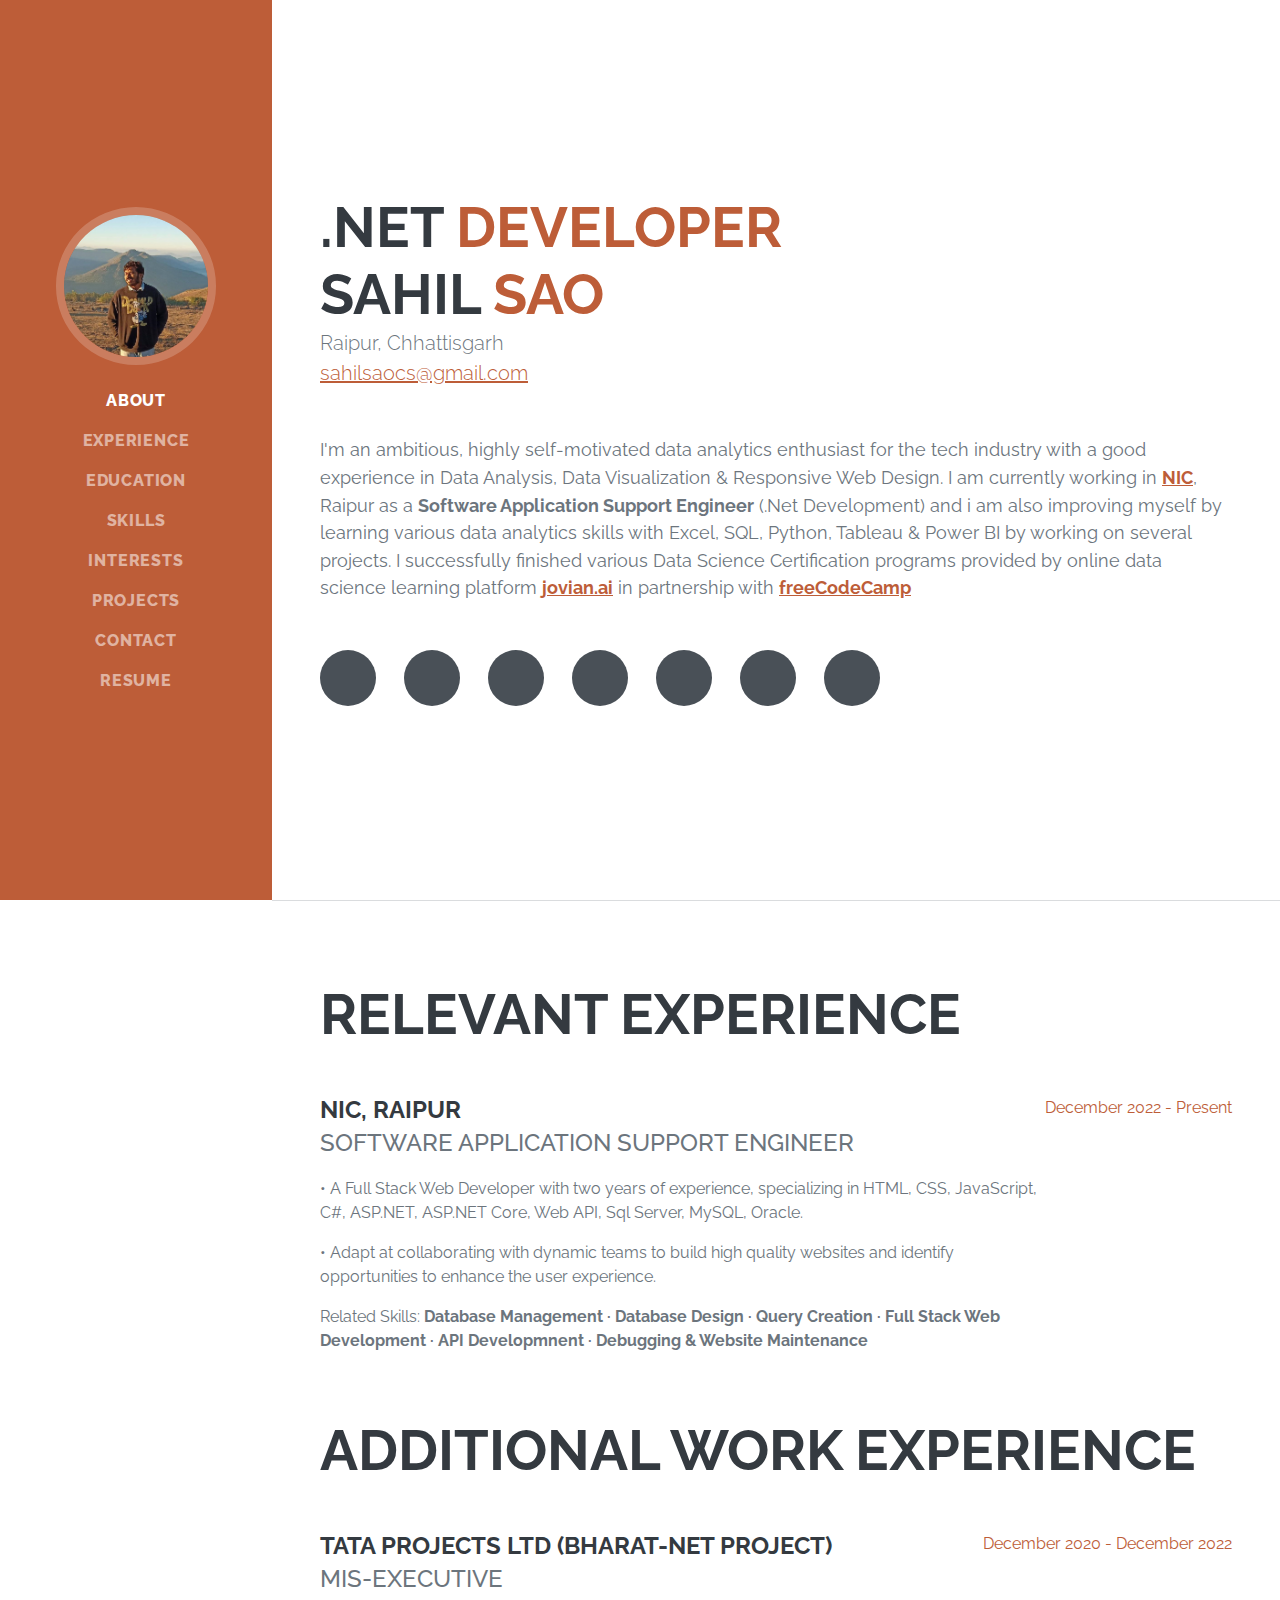
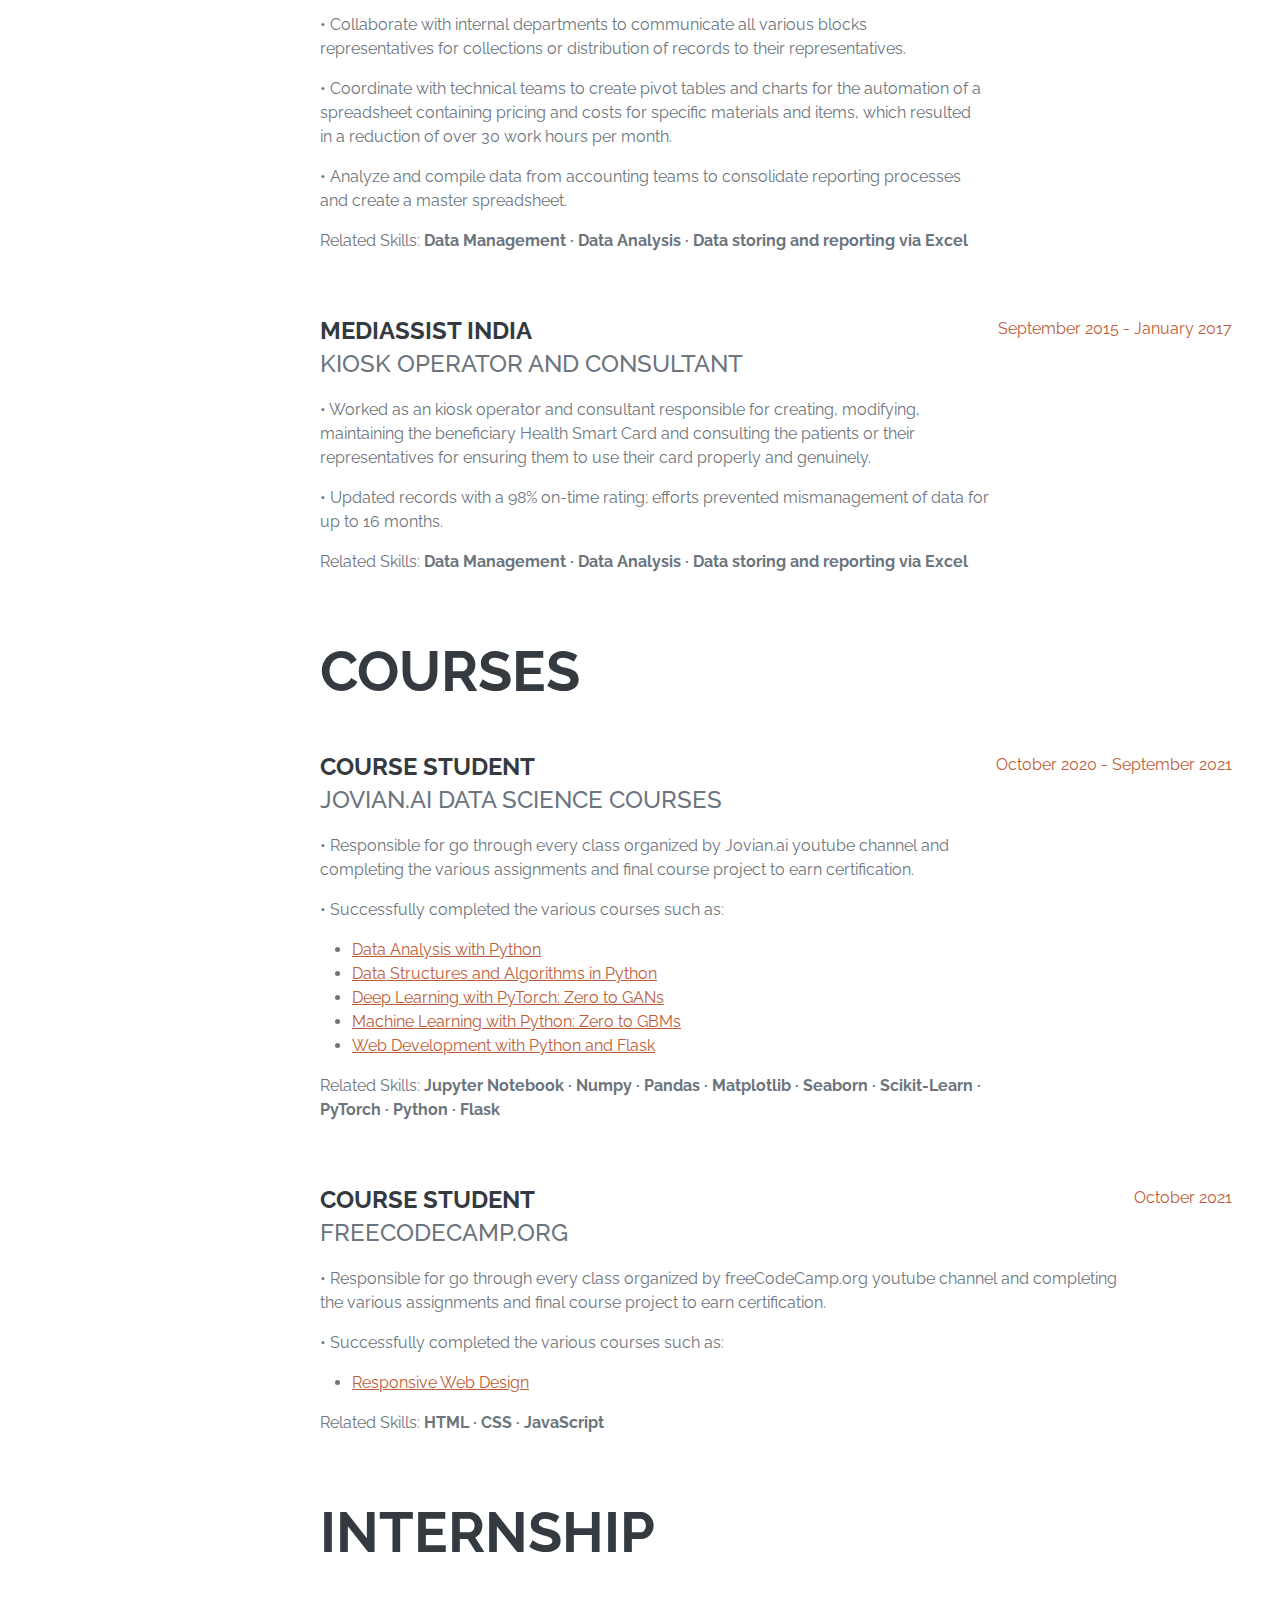
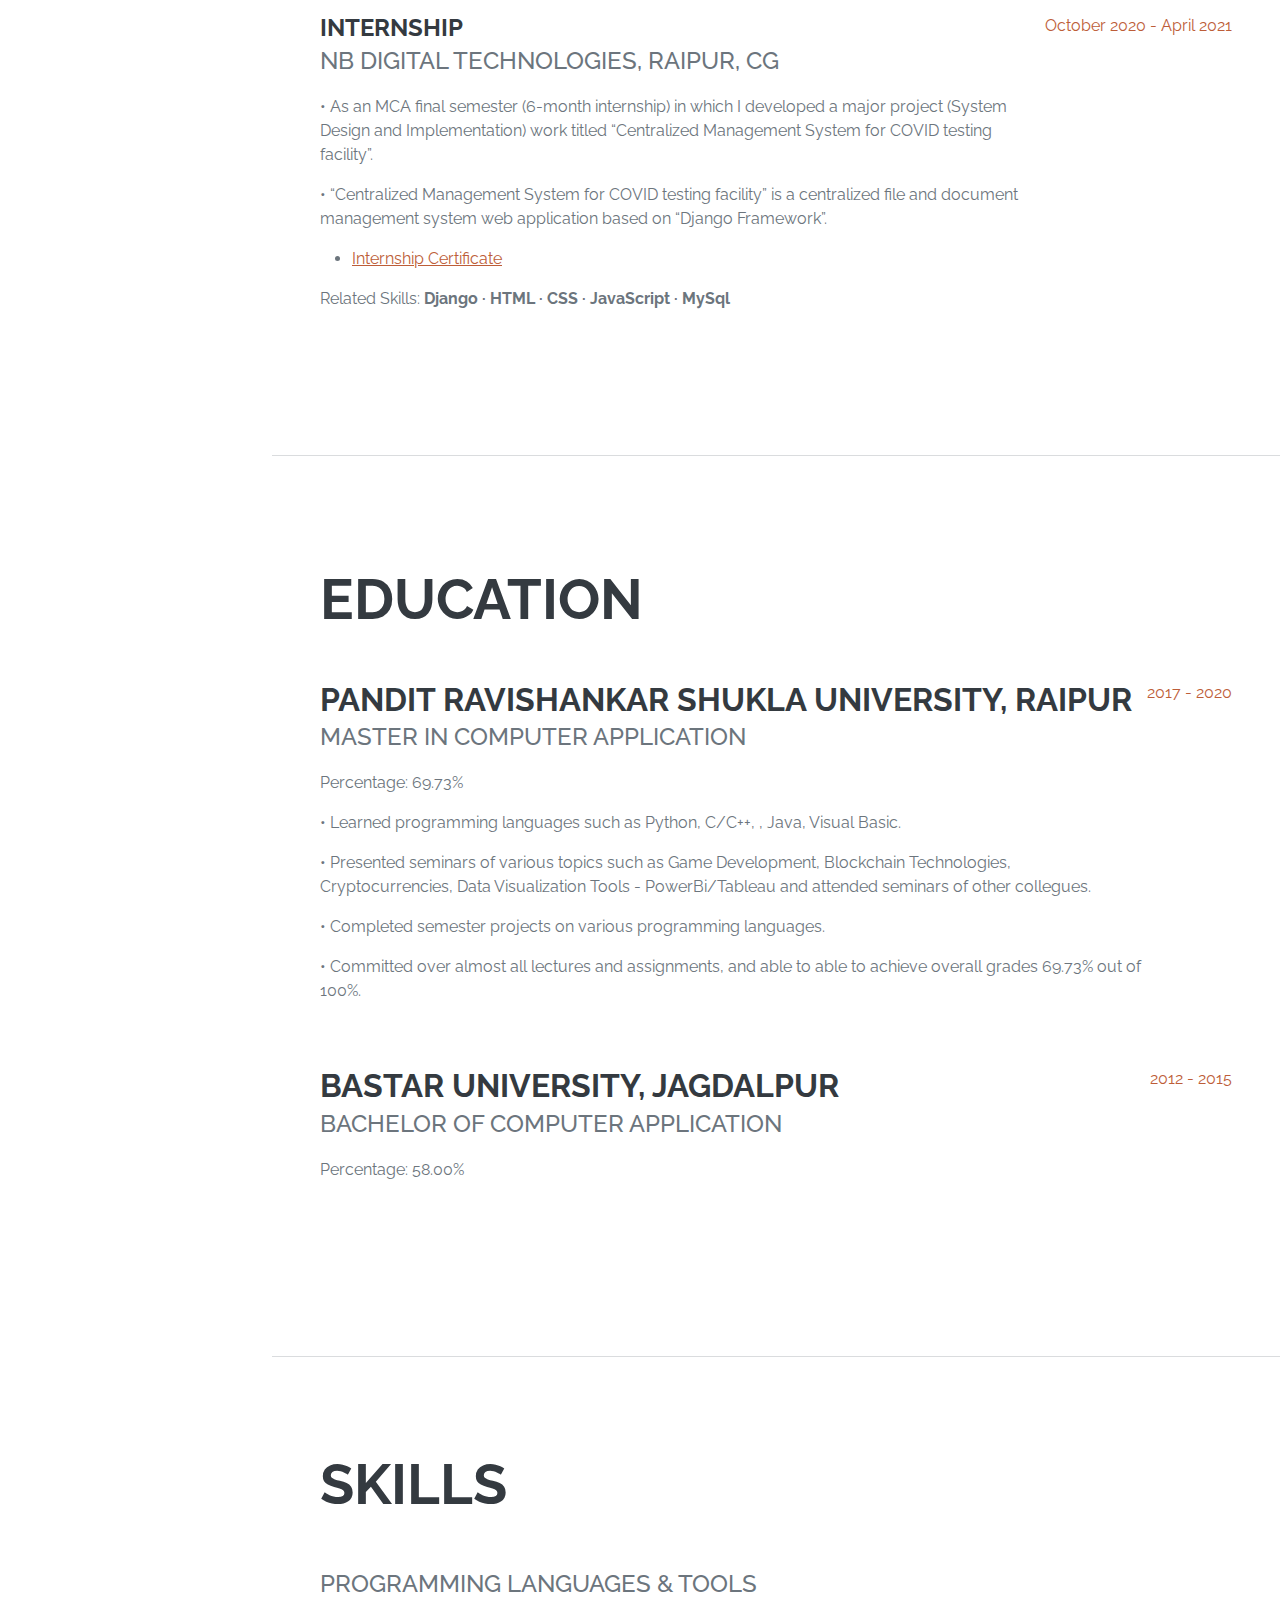
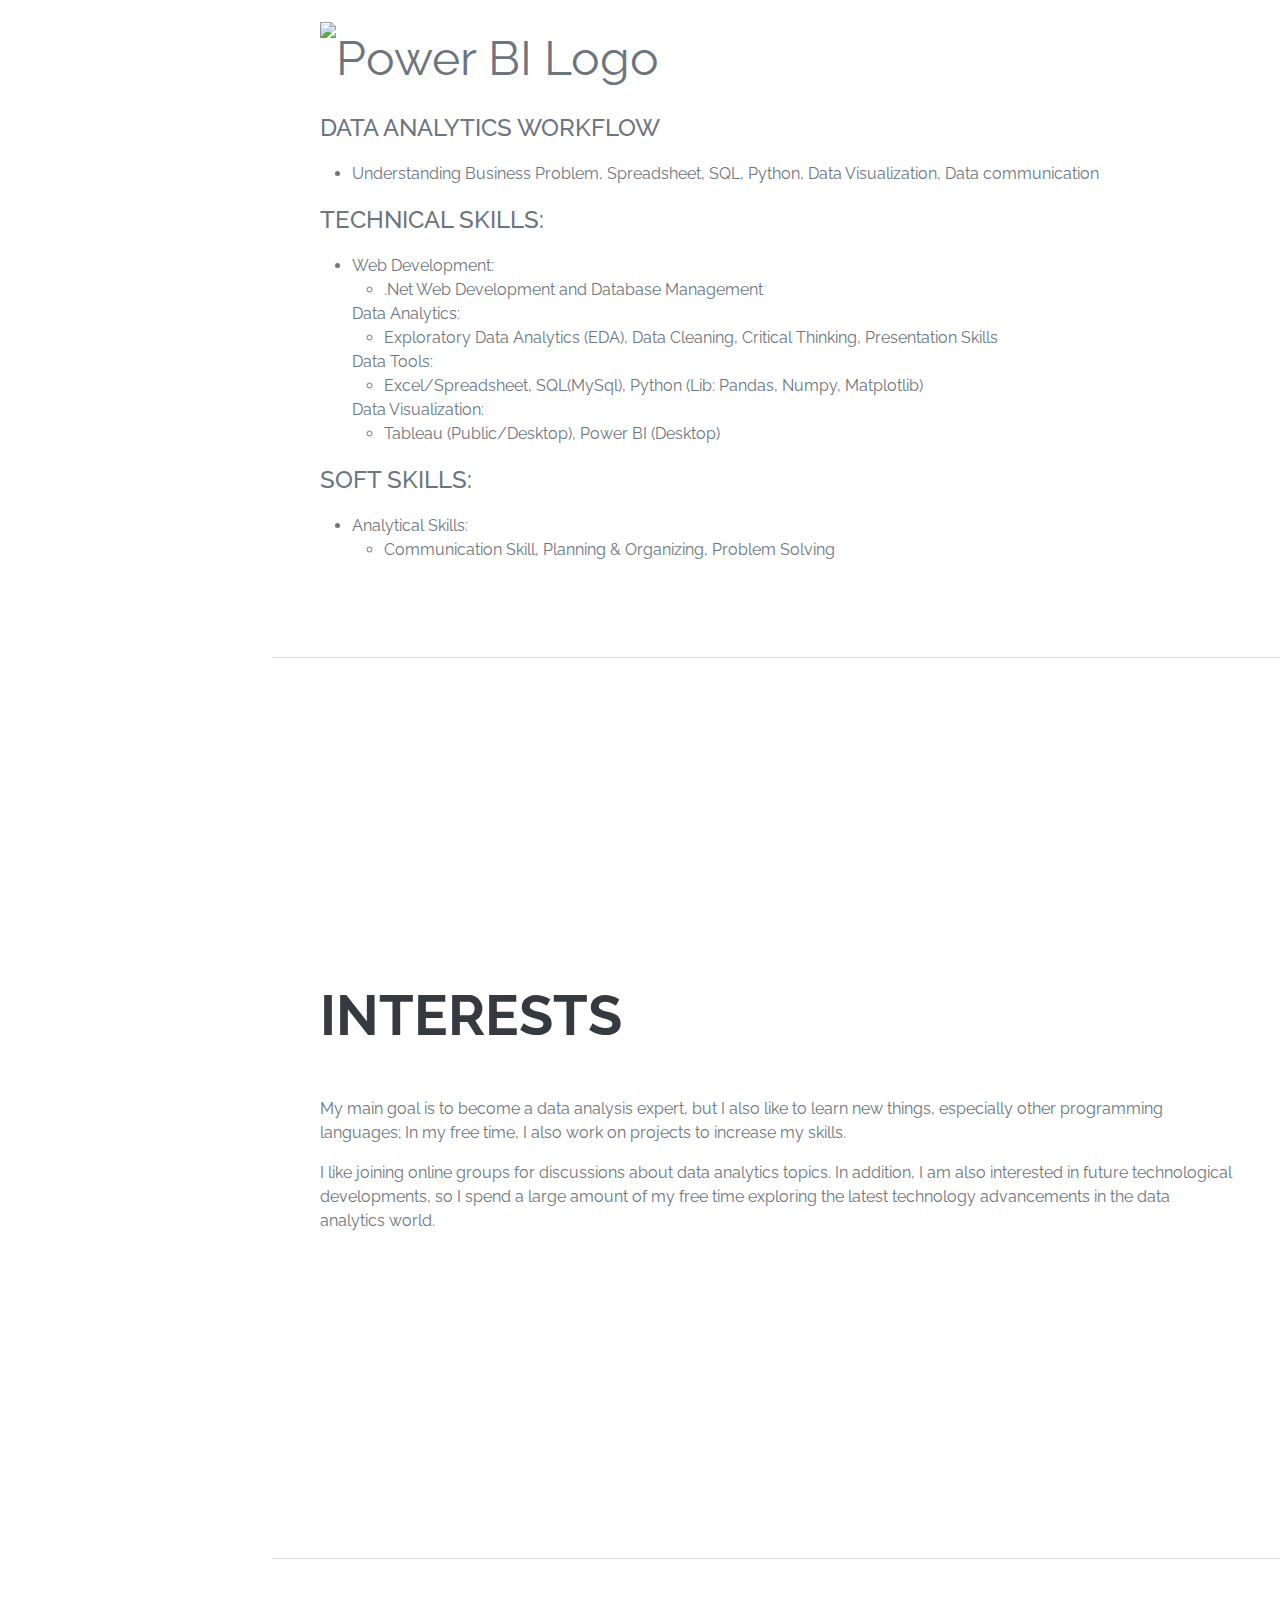
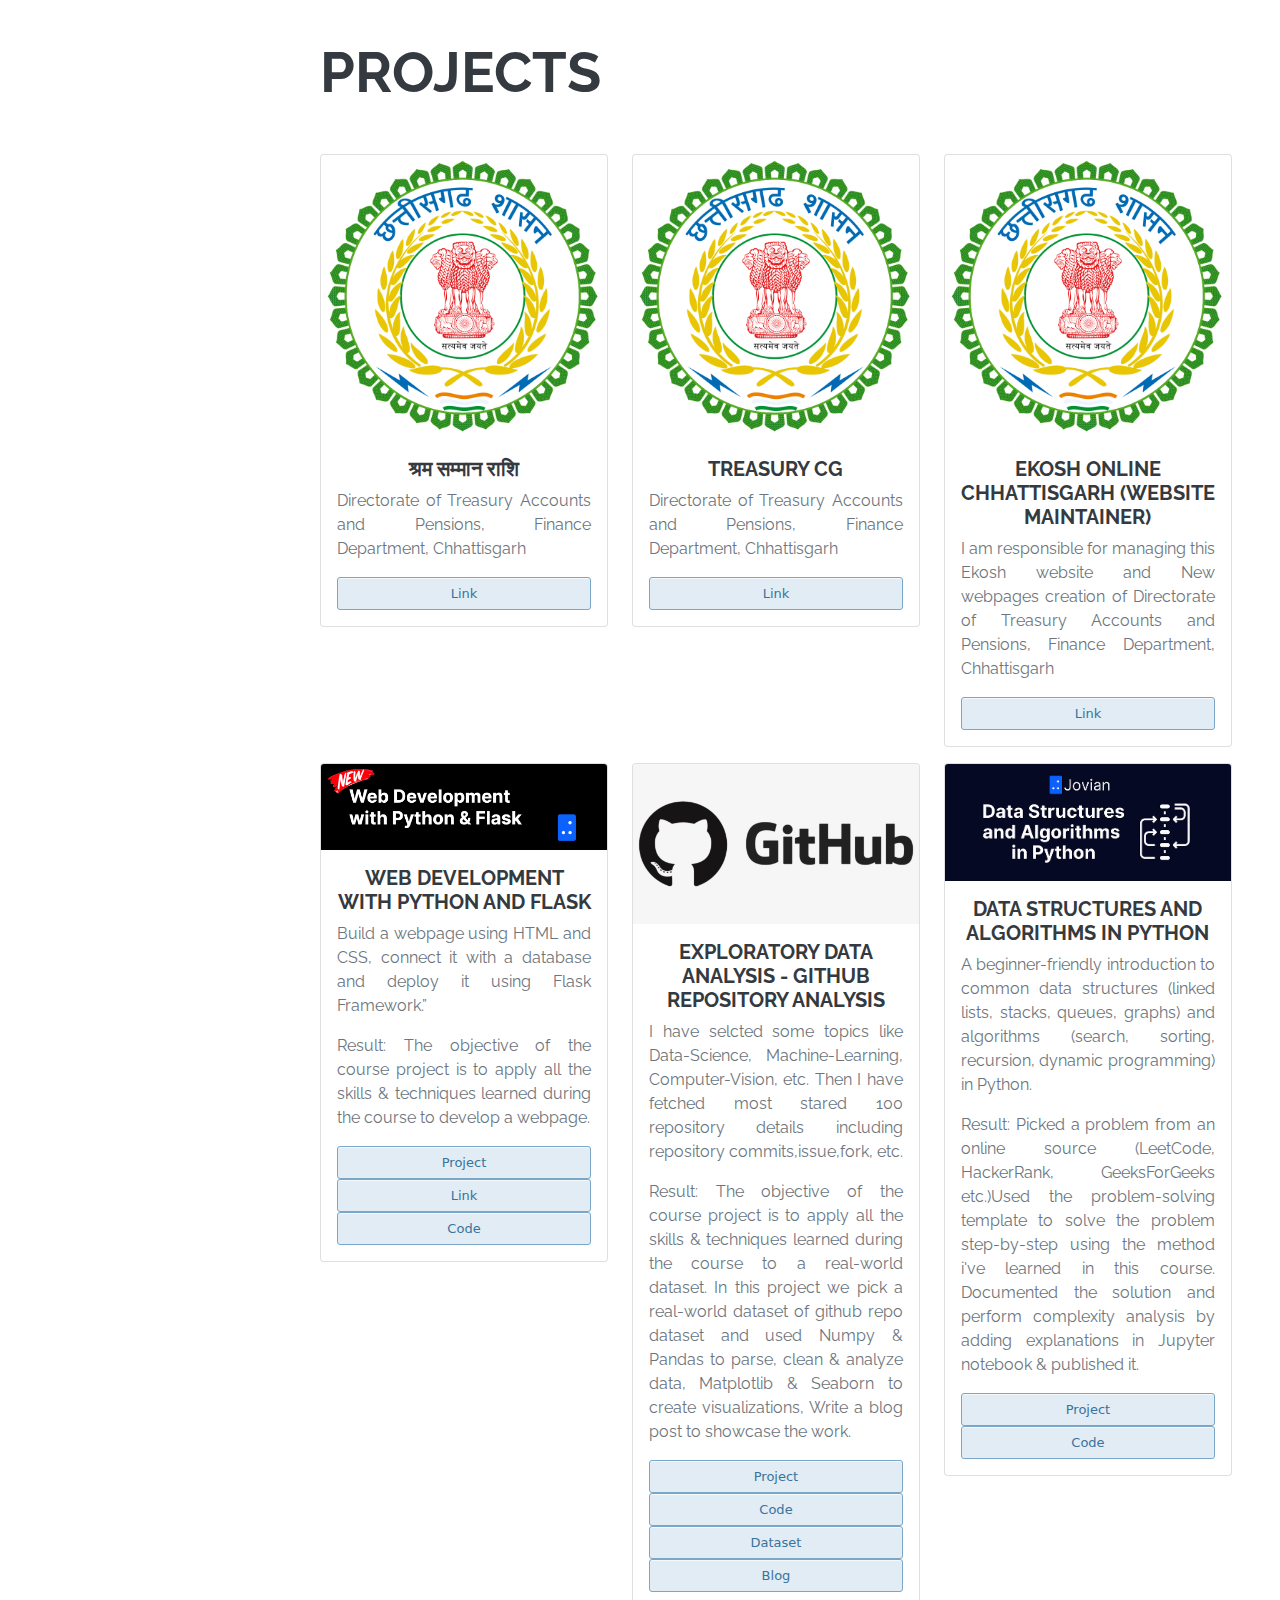
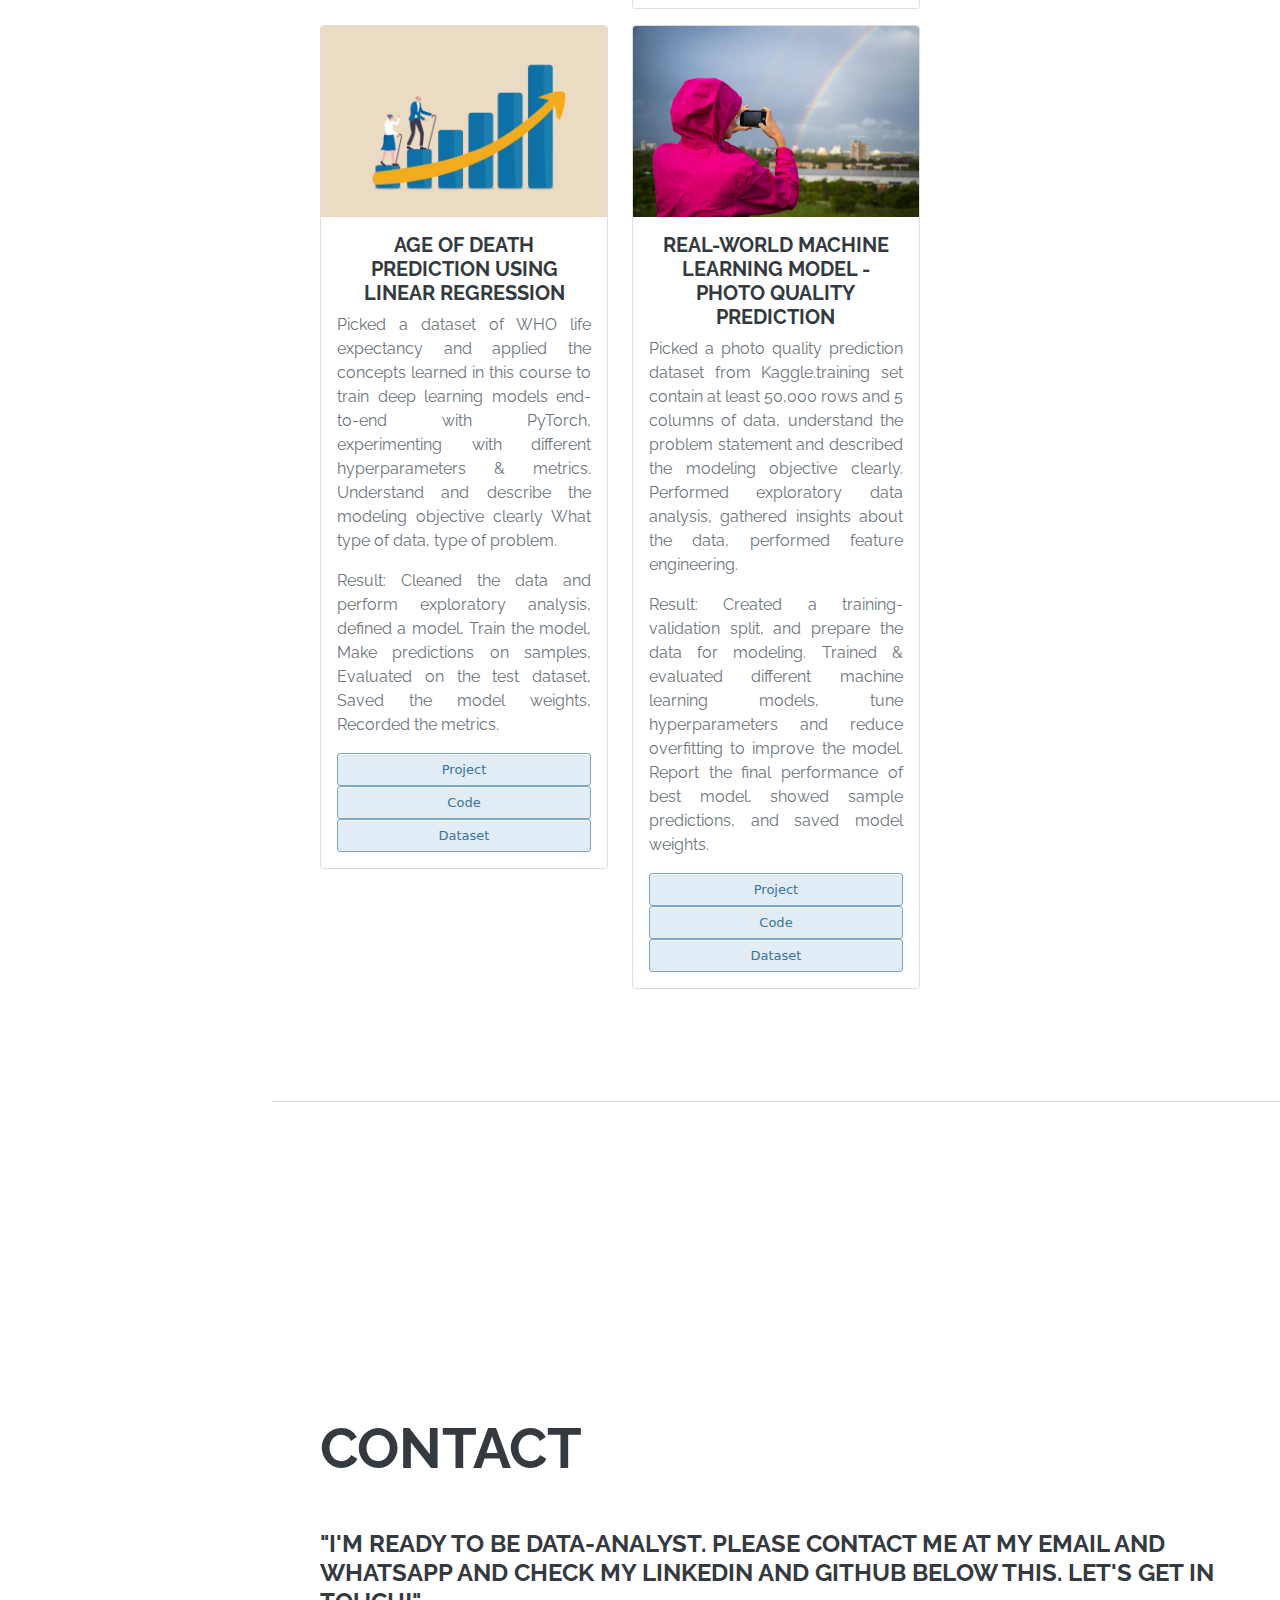
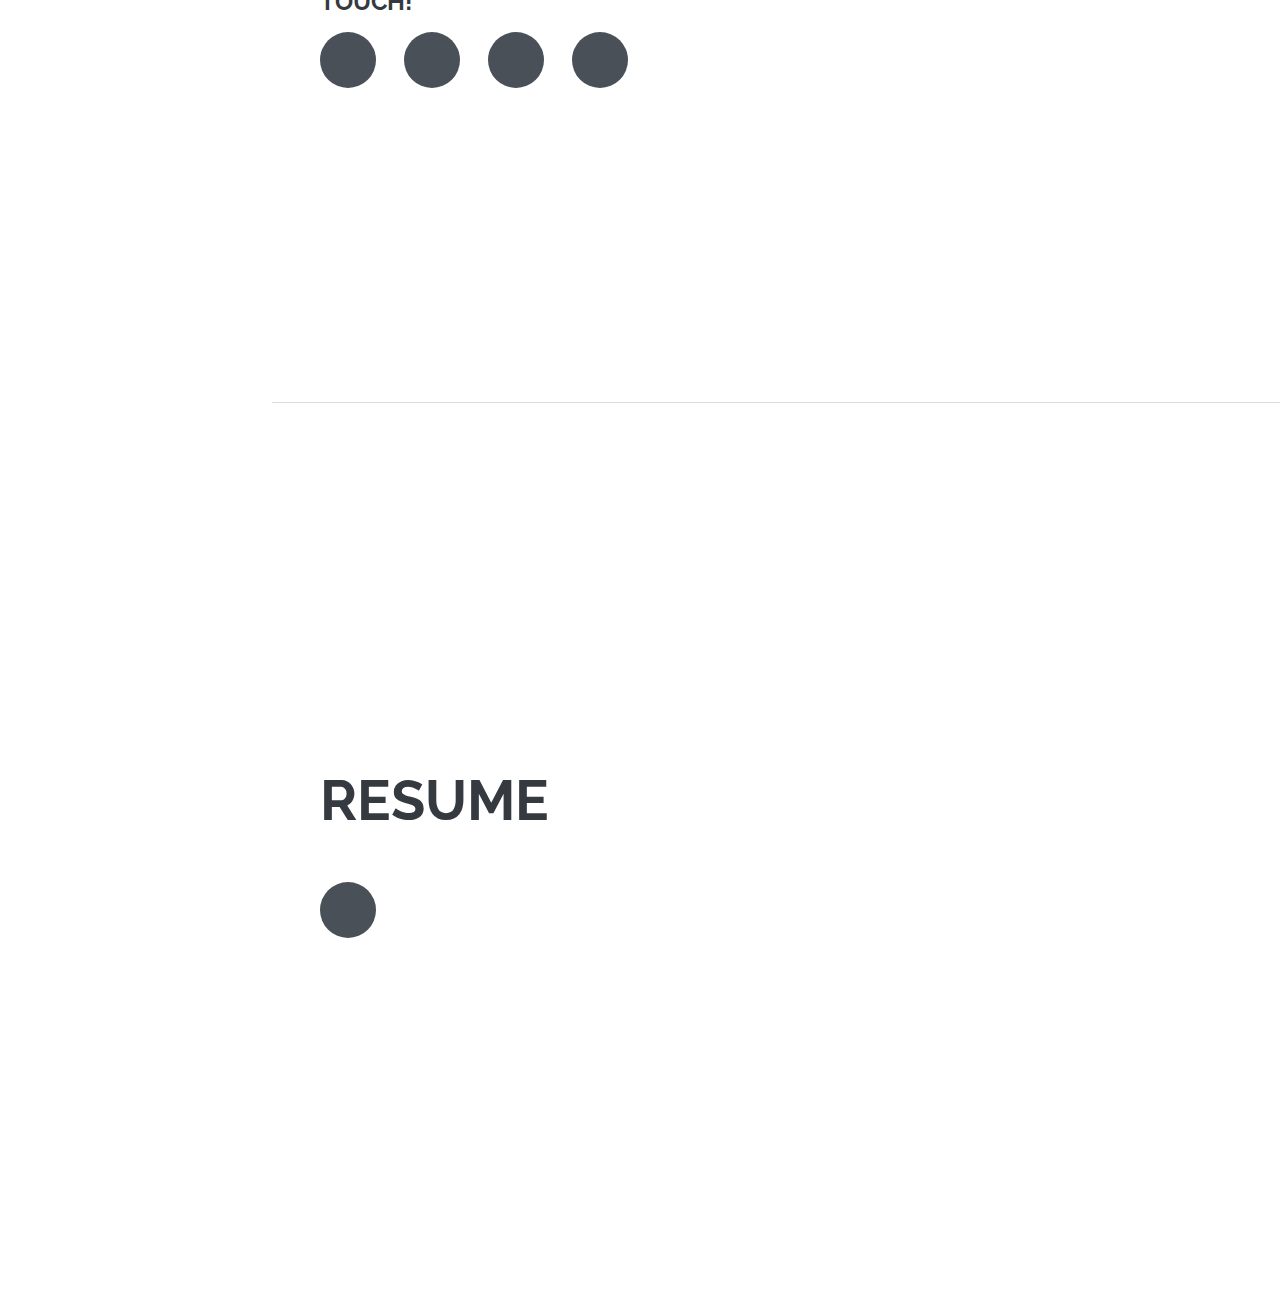
==== commit 7a94a71a: "Changes" ====
--- a/index.html
+++ b/index.html
@@ -1,430 +1,577 @@
 <!DOCTYPE html>
 <html lang="en">
-    <head>
-        <meta charset="utf-8" />
-        <meta name="viewport" content="width=device-width, initial-scale=1, shrink-to-fit=no" />
-        <meta name="description" content="" />
-        <meta name="author" content="" />
-        <title>Sahil Sao - Portfolio</title>
-        <link rel="icon" type="image/x-icon" href="assets/img/favicon.png" />
-        <!-- Font Awesome icons (free version)-->
-        <script src="https://use.fontawesome.com/releases/v6.1.0/js/all.js" crossorigin="anonymous"></script>
-        <!-- Google fonts-->
-        <link href="https://fonts.googleapis.com/css?family=Raleway:500,700" rel="stylesheet" type="text/css" />
-        <link href="https://fonts.googleapis.com/css?family=Raleway:400,400i,800,800i" rel="stylesheet" type="text/css" />
-        <!-- Core theme CSS (includes Bootstrap)-->
-        <link href="css/styles.css" rel="stylesheet" />
-    </head>
-    <body id="page-top">
-        <!-- Navigation-->
-        <nav class="navbar navbar-expand-lg navbar-dark bg-primary fixed-top" id="sideNav">
-            <a class="navbar-brand js-scroll-trigger" href="#page-top">
-                <span class="d-block d-lg-none"><b>Sahil Sao</b></span>
-                <span class="d-none d-lg-block"><img class="img-fluid img-profile rounded-circle mx-auto mb-2" src="assets/img/profile.jpg" alt="..." /></span>
-            </a>
-            <button class="navbar-toggler" type="button" data-bs-toggle="collapse" data-bs-target="#navbarResponsive" aria-controls="navbarResponsive" aria-expanded="false" aria-label="Toggle navigation"><span class="navbar-toggler-icon"></span></button>
-            <div class="collapse navbar-collapse" id="navbarResponsive">
-                <ul class="navbar-nav">
-                    <li class="nav-item"><a class="nav-link js-scroll-trigger" href="#about">About</a></li>
-                    <li class="nav-item"><a class="nav-link js-scroll-trigger" href="#experience">Experience</a></li>
-                    <li class="nav-item"><a class="nav-link js-scroll-trigger" href="#education">Education</a></li>
-                    <li class="nav-item"><a class="nav-link js-scroll-trigger" href="#skills">Skills</a></li>
-                    <li class="nav-item"><a class="nav-link js-scroll-trigger" href="#interests">Interests</a></li>
-                    <li class="nav-item"><a class="nav-link js-scroll-trigger" href="#projects">Projects</a></li>
-                    <li class="nav-item"><a class="nav-link js-scroll-trigger" href="#contact">Contact</a></li>
-                    <li class="nav-item"><a class="nav-link js-scroll-trigger" href="#resume">Resume</a></li>
+
+<head>
+    <meta charset="utf-8" />
+    <meta name="viewport" content="width=device-width, initial-scale=1, shrink-to-fit=no" />
+    <meta name="description" content="" />
+    <meta name="author" content="" />
+    <title>Sahil Sao - Portfolio</title>
+    <link rel="icon" type="image/x-icon" href="assets/img/favicon.png" />
+    <!-- Font Awesome icons (free version)-->
+    <script src="https://use.fontawesome.com/releases/v6.1.0/js/all.js" crossorigin="anonymous"></script>
+    <!-- Google fonts-->
+    <link href="https://fonts.googleapis.com/css?family=Raleway:500,700" rel="stylesheet" type="text/css" />
+    <link href="https://fonts.googleapis.com/css?family=Raleway:400,400i,800,800i" rel="stylesheet" type="text/css" />
+    <!-- Core theme CSS (includes Bootstrap)-->
+    <link href="css/styles.css" rel="stylesheet" />
+</head>
+
+<body id="page-top">
+    <!-- Navigation-->
+    <nav class="navbar navbar-expand-lg navbar-dark bg-primary fixed-top" id="sideNav">
+        <a class="navbar-brand js-scroll-trigger" href="#page-top">
+            <span class="d-block d-lg-none"><b>Sahil Sao</b></span>
+            <span class="d-none d-lg-block"><img class="img-fluid img-profile rounded-circle mx-auto mb-2"
+                    src="assets/img/profile.jpg" alt="..." /></span>
+        </a>
+        <button class="navbar-toggler" type="button" data-bs-toggle="collapse" data-bs-target="#navbarResponsive"
+            aria-controls="navbarResponsive" aria-expanded="false" aria-label="Toggle navigation"><span
+                class="navbar-toggler-icon"></span></button>
+        <div class="collapse navbar-collapse" id="navbarResponsive">
+            <ul class="navbar-nav">
+                <li class="nav-item"><a class="nav-link js-scroll-trigger" href="#about">About</a></li>
+                <li class="nav-item"><a class="nav-link js-scroll-trigger" href="#experience">Experience</a></li>
+                <li class="nav-item"><a class="nav-link js-scroll-trigger" href="#education">Education</a></li>
+                <li class="nav-item"><a class="nav-link js-scroll-trigger" href="#skills">Skills</a></li>
+                <li class="nav-item"><a class="nav-link js-scroll-trigger" href="#interests">Interests</a></li>
+                <li class="nav-item"><a class="nav-link js-scroll-trigger" href="#projects">Projects</a></li>
+                <li class="nav-item"><a class="nav-link js-scroll-trigger" href="#contact">Contact</a></li>
+                <li class="nav-item"><a class="nav-link js-scroll-trigger" href="#resume">Resume</a></li>
+            </ul>
+        </div>
+    </nav>
+    <!-- Page Content-->
+    <div class="container-fluid p-0">
+        <!-- About-->
+        <section class="resume-section" id="about">
+            <div class="resume-section-content">
+                <h2 class="mb-0">
+                    .NET
+                    <span class="text-primary"> Developer</span>
+                </h2>
+
+                <h2 class="mb-0">
+                    Sahil
+                    <span class="text-primary">Sao</span>
+                </h2>
+                <div class="lead mb-5">
+                    Raipur, Chhattisgarh<br>
+                    <a href="mailto:sahilsaocs@gmail.com?">sahilsaocs@gmail.com</a>
+                </div>
+                <p class="lead mb-5">I'm an ambitious, highly self-motivated data analytics enthusiast for the tech
+                    industry with a good experience in Data Analysis, Data Visualization & Responsive Web Design. I am
+                    currently working in <a href="https://www.nic.in/" target="_blank"><b>NIC</b></a>, Raipur as a
+                    <b>Software Application Support Engineer</b> (.Net Development) and i am also improving myself by
+                    learning various data analytics skills with Excel, SQL, Python, Tableau & Power BI by working on
+                    several projects. I successfully finished various Data Science Certification programs provided by
+                    online data science learning platform <a href="https://jovian.ai/"
+                        target="_blank"><b>jovian.ai</b></a> in partnership with <a
+                        href="https://www.freecodecamp.org//" target="_blank"><b>freeCodeCamp</b></a></p>
+                <div class="social-icons">
+                    <a class="social-icon" target="_blank" rel="noopener noreferrer"
+                        href="https://www.linkedin.com/in/sahilsao/"><i class="fab fa-linkedin-in"></i></a>
+                    <a class="social-icon" target="_blank" rel="noopener noreferrer"
+                        href="https://github.com/sahilsao"><i class="fab fa-github"></i></a>
+                    <a class="social-icon" target="_blank" rel="noopener noreferrer"
+                        href="https://public.tableau.com/app/profile/kelvin.irawan"><span class="iconify"
+                            data-icon="ion:logo-tableau"></span>
+                        <script src="https://code.iconify.design/2/2.2.1/iconify.min.js"></script>
+                    </a>
+                    <a class="social-icon" target="_blank" rel="noopener noreferrer"
+                        href="https://wa.me/917646805057"><i class="fab fa-whatsapp"></i></a>
+                    <a class="social-icon" target="_blank" rel="noopener noreferrer"
+                        href="https://www.instagram.com/sahilsao/"><i class="fab fa-instagram"></i></a>
+                    <a class="social-icon" target="_blank" rel="noopener noreferrer"
+                        href="https://twitter.com/sahildotpy"><i class="fab fa-twitter"></i></a>
+                    <a class="social-icon" target="_blank" rel="noopener noreferrer"
+                        href="https://www.facebook.com/sahilsao"><i class="fab fa-facebook-f"></i></a>
+                </div>
+            </div>
+        </section>
+        <hr class="m-0" />
+        <!-- Experience-->
+        <section class="resume-section" id="experience">
+            <div class="resume-section-content">
+                <h2 class="mb-5">Relevant Experience</h2>
+                <div class="d-flex flex-column flex-md-row justify-content-between mb-5">
+                    <div class="flex-grow-1">
+                        <h4 class="mb-0">NIC, Raipur</h4>
+                        <div class="subheading mb-3">Software Application Support Engineer</div>
+                        <p>• A Full Stack Web Developer with two years of experience, specializing in HTML, CSS,
+                            JavaScript, C#, ASP.NET, ASP.NET Core, Web API, Sql Server, MySQL, Oracle. </p>
+                        <p>• Adapt at collaborating with dynamic teams to build high quality websites and identify
+                            opportunities to enhance the user experience.</p>
+                        <p>Related Skills: <b>Database Management · Database Design · Query Creation · Full Stack Web
+                                Development · API Developmnent · Debugging & Website Maintenance</b></p>
+                    </div>
+                    <div class="flex-shrink-0"><span class="text-primary">December 2022 - Present</span></div>
+                </div>
+                <h2 class="mb-5">ADDITIONAL WORK EXPERIENCE</h2>
+                <div class="d-flex flex-column flex-md-row justify-content-between mb-5">
+                    <div class="flex-grow-1">
+                        <h4 class="mb-0">Tata Projects Ltd (Bharat-Net Project)</h4>
+                        <div class="subheading mb-3">Mis-Executive</div>
+                        <p>• Collaborate with internal departments to communicate all various blocks representatives for
+                            collections or distribution of records to their representatives.</p>
+                        <p>• Coordinate with technical teams to create pivot tables and charts for the automation of a
+                            spreadsheet containing pricing and costs for specific materials and items, which resulted in
+                            a reduction of over 30 work hours per month.</p>
+                        <p>• Analyze and compile data from accounting teams to consolidate reporting processes and
+                            create a master spreadsheet.</p>
+                        <p>Related Skills: <b>Data Management · Data Analysis · Data storing and reporting via Excel</b>
+                        </p>
+                    </div>
+                    <div class="flex-shrink-0"><span class="text-primary">December 2020 - December 2022</span></div>
+                </div>
+                <div class="d-flex flex-column flex-md-row justify-content-between mb-5">
+                    <div class="flex-grow-1">
+                        <h4 class="mb-0">MediAssist India</h4>
+                        <div class="subheading mb-3">Kiosk Operator and Consultant</div>
+                        <p>• Worked as an kiosk operator and consultant responsible for creating, modifying, maintaining
+                            the beneficiary Health Smart Card and consulting the patients or their representatives for
+                            ensuring them to use their card properly and genuinely.</p>
+                        <p>• Updated records with a 98% on-time rating; efforts prevented mismanagement of data for up
+                            to 16 months. </p>
+                        <p>Related Skills: <b>Data Management · Data Analysis · Data storing and reporting via Excel</b>
+                        </p>
+                    </div>
+                    <div class="flex-shrink-0"><span class="text-primary">September 2015 - January 2017</span></div>
+                </div>
+                <h2 class="mb-5">Courses</h2>
+                <div class="d-flex flex-column flex-md-row justify-content-between mb-5">
+                    <div class="flex-grow-1">
+                        <h4 class="mb-0">Course Student</h4>
+                        <div class="subheading mb-3">Jovian.ai Data Science Courses</div>
+                        <p>• Responsible for go through every class organized by Jovian.ai youtube channel and
+                            completing the various assignments and final course project to earn certification.</p>
+                        <p>
+                            • Successfully completed the various courses such as:
+                        <ul>
+                            <li><a class="flex-grow-1" target="_blank"
+                                    href="https://jovian.ai/certificate/MFQTEMZRGI">Data Analysis with Python</a></li>
+                            <li><a class="flex-grow-1" target="_blank"
+                                    href="https://jovian.ai/certificate/MFQTIOBSHE">Data Structures and Algorithms in
+                                    Python</a></li>
+                            <li><a class="flex-grow-1" target="_blank"
+                                    href="https://jovian.ai/certificate/MFQTGOBZHE">Deep Learning with PyTorch: Zero to
+                                    GANs</a></li>
+                            <li><a class="flex-grow-1" target="_blank"
+                                    href="https://jovian.ai/certificate/MFQTMMBTHA">Machine Learning with Python: Zero
+                                    to GBMs</a></li>
+                            <li><a class="flex-grow-1" target="_blank"
+                                    href="https://jovian.ai/certificate/MFQTQNJXG4">Web Development with Python and
+                                    Flask</a></li>
+                        </ul>
+                        </p>
+                        <p>Related Skills: <b>Jupyter Notebook · Numpy · Pandas · Matplotlib · Seaborn · Scikit-Learn ·
+                                PyTorch · Python · Flask </b></p>
+                    </div>
+                    <div class="flex-shrink-0"><span class="text-primary">October 2020 - September 2021</span></div>
+                </div>
+                <div class="d-flex flex-column flex-md-row justify-content-between mb-5">
+                    <div class="flex-grow-1">
+                        <h4 class="mb-0">Course Student</h4>
+                        <div class="subheading mb-3">freeCodeCamp.org</div>
+                        <p>• Responsible for go through every class organized by freeCodeCamp.org youtube channel and
+                            completing the various assignments and final course project to earn certification.</p>
+                        <p>
+                            • Successfully completed the various courses such as:
+                        <ul>
+                            <li><a class="flex-grow-1" target="_blank"
+                                    href="https://www.freecodecamp.org/certification/sahilsao/responsive-web-design">Responsive
+                                    Web Design</a></li>
+                        </ul>
+                        </p>
+                        <p>Related Skills: <b>HTML · CSS · JavaScript</b></p>
+                    </div>
+                    <div class="flex-shrink-0"><span class="text-primary">October 2021</span></div>
+                </div>
+                <h2 class="mb-5">Internship</h2>
+                <div class="d-flex flex-column flex-md-row justify-content-between mb-5">
+                    <div class="flex-grow-1">
+                        <h4 class="mb-0">Internship</h4>
+                        <div class="subheading mb-3">NB Digital Technologies, Raipur, CG </div>
+                        <p>• As an MCA final semester (6-month internship) in which I developed a major project (System
+                            Design and Implementation) work titled “Centralized Management System for COVID testing
+                            facility”.</p>
+                        <p>• “Centralized Management System for COVID testing facility” is a centralized file and
+                            document management system web application based on “Django Framework”.</p>
+                        <ul>
+                            <li><a class="flex-grow-1" target="_blank"
+                                    href="https://drive.google.com/file/d/1zT4N878qJbnWpX87cIDR9LRPboDYX1AN/view?usp=sharing">Internship
+                                    Certificate</a></li>
+                        </ul>
+                        <p>Related Skills: <b>Django · HTML · CSS · JavaScript · MySql </b></p>
+                    </div>
+                    <div class="flex-shrink-0"><span class="text-primary">October 2020 - April 2021</span></div>
+                </div>
+            </div>
+        </section>
+        <hr class="m-0" />
+        <!-- Education-->
+        <section class="resume-section" id="education">
+            <div class="resume-section-content">
+                <h2 class="mb-5">Education</h2>
+                <div class="d-flex flex-column flex-md-row justify-content-between mb-5">
+                    <div class="flex-grow-1">
+                        <h3 class="mb-0">Pandit Ravishankar Shukla University, Raipur</h3>
+                        <div class="subheading mb-3">Master in Computer Application</div>
+                        <p>Percentage: 69.73%</p>
+                        <p>• Learned programming languages such as Python, C/C++, <ASP class="NET"></ASP>, Java, Visual Basic. </p>
+                        <p>• Presented seminars of various topics such as Game Development, Blockchain Technologies,
+                            Cryptocurrencies, Data Visualization Tools - PowerBi/Tableau and attended seminars of other
+                            collegues.</p>
+                        <p>• Completed semester projects on various programming languages.</p>
+                        <p>• Committed over almost all lectures and assignments, and able to able to achieve overall
+                            grades 69.73% out of 100%.</p>
+                        </a>
+                    </div>
+                    <div class="flex-shrink-0"><span class="text-primary">2017 - 2020</span></div>
+                </div>
+                <div class="d-flex flex-column flex-md-row justify-content-between mb-5">
+                    <div class="flex-grow-1">
+                        <h3 class="mb-0">Bastar University, Jagdalpur</h3>
+                        <div class="subheading mb-3">Bachelor of Computer Application</div>
+                        <p>Percentage: 58.00%</p>
+                    </div>
+                    <div class="flex-shrink-0"><span class="text-primary"> 2012 - 2015</span></div>
+                </div>
+            </div>
+        </section>
+        <hr class="m-0" />
+        <!-- Skills-->
+        <section class="resume-section" id="skills">
+            <div class="resume-section-content">
+                <h2 class="mb-5">Skills</h2>
+                <div class="subheading mb-3">Programming Languages & Tools</div>
+                <ul class="list-inline dev-icons">
+                    <span class="iconify" data-icon="vscode-icons:file-type-excel"></span>
+                    <script src="https://code.iconify.design/2/2.2.1/iconify.min.js"></script>
+                    <span class="iconify" data-icon="vscode-icons:file-type-python"></span>
+                    <script src="https://code.iconify.design/2/2.2.1/iconify.min.js"></script>
+                    <span class="iconify" data-icon="logos:jupyter"></span>
+                    <script src="https://code.iconify.design/2/2.2.1/iconify.min.js"></script>
+                    <span class="iconify" data-icon="simple-icons:oracle" style="color: red;" width="24"
+                        height="24"></span>
+                    <script src="https://code.iconify.design/2/2.2.1/iconify.min.js"></script>
+                    <span class="iconify" data-icon="logos:mysql"></span>
+                    <script src="https://code.iconify.design/2/2.2.1/iconify.min.js"></script>
+                    <span class="iconify" data-icon="logos:tableau-icon"></span>
+                    <script src="https://code.iconify.design/2/2.2.1/iconify.min.js"></script>
+                    <img src="https://powerapps.microsoft.com/images/application-logos/svg/powerbi.svg"
+                        alt="Power BI Logo" style="width:42px;height:42px;">
+                    <span class="iconify" data-icon="vscode-icons:file-type-vscode"></span>
+                    <script src="https://code.iconify.design/2/2.2.1/iconify.min.js"></script>
+                    <span class="iconify" data-icon="logos:html-5"></span>
+                    <script src="https://code.iconify.design/2/2.2.1/iconify.min.js"></script>
+                    <span class="iconify" data-icon="logos:css-3"></span>
+                    <script src="https://code.iconify.design/2/2.2.1/iconify.min.js"></script>
+                    <span class="iconify" data-icon="logos:javascript"></span>
+                    <script src="https://code.iconify.design/2/2.2.1/iconify.min.js"></script>
+                    <span class="iconify" data-icon="logos:c-sharp"></span>
+                    <script src="https://code.iconify.design/2/2.2.1/iconify.min.js"></script>
+                    <span class="iconify" data-icon="logos:dotnet"></span>
+                    <script src="https://code.iconify.design/2/2.2.1/iconify.min.js"></script>
                 </ul>
-            </div>
-        </nav>
-        <!-- Page Content-->
-        <div class="container-fluid p-0">
-            <!-- About-->
-            <section class="resume-section" id="about">
-                <div class="resume-section-content">
-                    <h2 class="mb-0">
-                        DATA ANALYTICS
-                        <span class="text-primary">ENTHUSIAST</span>
-                        And                     
-                    </h2>
-                    <h2 class="mb-0">
-                        .NET                     
-                        <span class="text-primary"> Developer</span>
-                    </h2>
-                    
-                    <h2 class="mb-0">
-                        Sahil
-                        <span class="text-primary">Sao</span>
-                    </h2>
-                    <div class="lead mb-5">
-                        Raipur, Chhattisgarh<br>
-                        <a href="mailto:sahilsaocs@gmail.com?">sahilsaocs@gmail.com</a>
-                    </div>
-                    <p class="lead mb-5">I'm an ambitious, highly self-motivated data analytics enthusiast for the tech industry with a good experience in Data Analysis, Data Visualization & Responsive Web Design. I am currently working in <a href="https://www.nic.in/" target="_blank"><b>NIC</b></a>, Raipur as a <b>Software Application Support Engineer</b> (.Net Development) and i am also improving myself by learning various data analytics skills with Excel, SQL, Python, Tableau & Power BI by working on several projects. I successfully finished various Data Science Certification programs provided by online data science learning platform <a href="https://jovian.ai/" target="_blank"><b>jovian.ai</b></a> in partnership with <a href="https://www.freecodecamp.org//" target="_blank"><b>freeCodeCamp</b></a></p>
-                    <div class="social-icons">
-                        <a class="social-icon" target="_blank" rel="noopener noreferrer" href="https://www.linkedin.com/in/sahilsao/"><i class="fab fa-linkedin-in"></i></a>
-                        <a class="social-icon" target="_blank" rel="noopener noreferrer" href="https://github.com/sahilsao"><i class="fab fa-github"></i></a>
-                        <a class="social-icon" target="_blank" rel="noopener noreferrer" href="https://public.tableau.com/app/profile/kelvin.irawan"><span class="iconify" data-icon="ion:logo-tableau"></span>
-                        <script src="https://code.iconify.design/2/2.2.1/iconify.min.js"></script></a>
-                        <a class="social-icon" target="_blank" rel="noopener noreferrer" href="https://wa.me/917646805057"><i class="fab fa-whatsapp"></i></a>
-                        <a class="social-icon" target="_blank" rel="noopener noreferrer" href="https://www.instagram.com/sahilsao/"><i class="fab fa-instagram"></i></a>
-                        <a class="social-icon" target="_blank" rel="noopener noreferrer" href="https://twitter.com/sahildotpy"><i class="fab fa-twitter"></i></a>
-                        <a class="social-icon" target="_blank" rel="noopener noreferrer" href="https://www.facebook.com/sahilsao"><i class="fab fa-facebook-f"></i></a>
-                    </div>
-                </div>
-            </section>
-            <hr class="m-0" />
-            <!-- Experience-->
-            <section class="resume-section" id="experience">
-                <div class="resume-section-content">
-                    <h2 class="mb-5">Working Experience</h2>
-                    <div class="d-flex flex-column flex-md-row justify-content-between mb-5">
-                        <div class="flex-grow-1">
-                            <h4 class="mb-0">NIC, Raipur</h4>
-                            <div class="subheading mb-3">Software Application Support Engineer</div>
-                            <p>• A Web Developer with two years of experience, specializing in HTML5, CSS, JavaScript, C#.NET, MySQL, Oracle, PostgreSQL, database design, and front-end development. </p>
-                            <p>• Adapt at collaborating with dynamic teams to build high quality websites and identify opportunities to enhance the user experience.</p>
-                            <p>Related Skills: <b>Database Management · Database Design · Query Creation · Full Stack Web Development · API Developmnent · Debugging & Website Maintenance</b></p>
-                        </div>
-                        <div class="flex-shrink-0"><span class="text-primary">December 2022 - November 2023</span></div>
-                    </div>
-                    <div class="d-flex flex-column flex-md-row justify-content-between mb-5">
-                        <div class="flex-grow-1">
-                            <h4 class="mb-0">Tata Projects Ltd (Bharat-Net Project)</h4>
-                            <div class="subheading mb-3">Mis-Executive</div>
-                            <p>• Collaborate with internal departments to communicate all various blocks representatives for collections or distribution of records to their representatives.</p>
-                            <p>• Coordinate with technical teams to create pivot tables and charts for the automation of a spreadsheet containing pricing and costs for specific materials and items, which resulted in a reduction of over 30 work hours per month.</p>
-                            <p>• Analyze and compile data from accounting teams to consolidate reporting processes and create a master spreadsheet.</p>
-                            <p>Related Skills: <b>Data Management · Data Analysis · Data storing and reporting via Excel</b></p>
-                        </div>
-                        <div class="flex-shrink-0"><span class="text-primary">December 2020 - December 2022</span></div>
-                    </div>
-                    <div class="d-flex flex-column flex-md-row justify-content-between mb-5">
-                        <div class="flex-grow-1">
-                            <h4 class="mb-0">MediAssist India</h4>
-                            <div class="subheading mb-3">Kiosk Operator and Consultant</div>
-                            <p>• Worked as an kiosk operator and consultant responsible for creating, modifying, maintaining the beneficiary Health Smart Card and consulting the patients or their representatives for ensuring them to use their card properly and genuinely.</p>
-                            <p>• Updated records with a 98% on-time rating; efforts prevented mismanagement of data for up to 16 months. </p>
-                            <p>Related Skills: <b>Data Management · Data Analysis · Data storing and reporting via Excel</b></p>
-                        </div>
-                        <div class="flex-shrink-0"><span class="text-primary">September 2015 - January 2017</span></div>
-                    </div>
-                    <h2 class="mb-5">Relevant Experience</h2>
-                    <div class="d-flex flex-column flex-md-row justify-content-between mb-5">
-                        <div class="flex-grow-1">
-                            <h4 class="mb-0">Course Student</h4>
-                            <div class="subheading mb-3">Jovian.ai Data Science Courses</div>
-                            <p>• Responsible for go through every class organized by Jovian.ai youtube channel and completing the various assignments and final course project to earn certification.</p>
-                            <p>
-                                • Successfully completed the various courses such as:
-                                <ul>
-                                    <li><a class="flex-grow-1" target="_blank" href="https://jovian.ai/certificate/MFQTEMZRGI">Data Analysis with Python</a></li>
-                                    <li><a class="flex-grow-1" target="_blank" href="https://jovian.ai/certificate/MFQTIOBSHE">Data Structures and Algorithms in Python</a></li>
-                                    <li><a class="flex-grow-1" target="_blank" href="https://jovian.ai/certificate/MFQTGOBZHE">Deep Learning with PyTorch: Zero to GANs</a></li>
-                                    <li><a class="flex-grow-1" target="_blank" href="https://jovian.ai/certificate/MFQTMMBTHA">Machine Learning with Python: Zero to GBMs</a></li>
-									<li><a class="flex-grow-1" target="_blank" href="https://jovian.ai/certificate/MFQTQNJXG4">Web Development with Python and Flask</a></li>
-                                </ul>
-                            </p>
-                            <p>Related Skills: <b>Jupyter Notebook · Numpy · Pandas · Matplotlib · Seaborn · Scikit-Learn · PyTorch · Python · Flask </b></p>
-                        </div>
-                        <div class="flex-shrink-0"><span class="text-primary">October 2020 - September 2021</span></div>
-                    </div>
-                    <div class="d-flex flex-column flex-md-row justify-content-between mb-5">
-                        <div class="flex-grow-1">
-                            <h4 class="mb-0">Course Student</h4>
-                            <div class="subheading mb-3">freeCodeCamp.org</div>
-                            <p>• Responsible for go through every class organized by freeCodeCamp.org youtube channel and completing the various assignments and final course project to earn certification.</p>
-                            <p>
-                                • Successfully completed the various courses such as:
-                                <ul>
-                                    <li><a class="flex-grow-1" target="_blank" href="https://www.freecodecamp.org/certification/sahilsao/responsive-web-design">Responsive Web Design</a></li>
-                                </ul>
-                            </p>
-                            <p>Related Skills: <b>HTML · CSS · JavaScript</b></p>
-                        </div>
-                        <div class="flex-shrink-0"><span class="text-primary">October 2021</span></div>
-                    </div>
-                    <div class="d-flex flex-column flex-md-row justify-content-between mb-5">
-                        <div class="flex-grow-1">
-                            <h4 class="mb-0">Internship</h4>
-                            <div class="subheading mb-3">NB Digital Technologies, Raipur, CG </div>
-                            <p>• As an MCA final semester (6-month internship) in which I developed a major project (System Design and Implementation) work titled “Centralized Management System for COVID testing facility”.</p>
-                            <p>• “Centralized Management System for COVID testing facility” is a centralized file and document management system web application based on “Django Framework”.</p>
-                             <ul>
-                                    <li><a class="flex-grow-1" target="_blank" href="https://drive.google.com/file/d/1zT4N878qJbnWpX87cIDR9LRPboDYX1AN/view?usp=sharing">Internship Certificate</a></li>
-                                </ul>
-							<p>Related Skills: <b>Django · HTML · CSS · JavaScript · MySql </b></p>
-                        </div>
-                        <div class="flex-shrink-0"><span class="text-primary">October 2020 - September 2021</span></div>
-                    </div>
-                </div>
-            </section>
-            <hr class="m-0" />
-            <!-- Education-->
-            <section class="resume-section" id="education">
-                <div class="resume-section-content">
-                    <h2 class="mb-5">Education</h2>
-                    <div class="d-flex flex-column flex-md-row justify-content-between mb-5">
-                        <div class="flex-grow-1">
-                            <h3 class="mb-0">Pandit Ravishankar Shukla University, Raipur</h3>
-                            <div class="subheading mb-3">Master in Computer Application</div>
-                            <p>Percentage: 69.73%</p>
-                            <p>• Learned programming languages such as Python, C/C++, .Net, Java, Visual Basic. </p>
-                            <p>• Presented seminars of various topics such as Game Development, Blockchain Technologies, Cryptocurrencies, Data Visualization Tools - PowerBi/Tableau and attended seminars of other collegues.</p>
-                            <p>• Completed semester projects on various programming languages.</p>
-                            <p>• Committed over almost all lectures and assignments, and able to able to achieve overall grades 69.73% out of 100%.</p>
-                            </a>
-                        </div>
-                        <div class="flex-shrink-0"><span class="text-primary">2017 - 2020</span></div>
-                    </div>
-                    <div class="d-flex flex-column flex-md-row justify-content-between mb-5">
-                        <div class="flex-grow-1">
-                            <h3 class="mb-0">Bastar University, Jagdalpur</h3>
-                            <div class="subheading mb-3">Bachelor of Computer Application</div>
-                            <p>Percentage: 58.00%</p>
-                        </div>
-                        <div class="flex-shrink-0"><span class="text-primary"> 2012 - 2015</span></div>
-                    </div>
-                </div>
-            </section>
-            <hr class="m-0" />
-            <!-- Skills-->
-            <section class="resume-section" id="skills">
-                <div class="resume-section-content">
-                    <h2 class="mb-5">Skills</h2>
-                    <div class="subheading mb-3">Programming Languages & Tools</div>
-                    <ul class="list-inline dev-icons">
-                        <span class="iconify" data-icon="vscode-icons:file-type-excel"></span>
-                        <script src="https://code.iconify.design/2/2.2.1/iconify.min.js"></script>
-                        <span class="iconify" data-icon="vscode-icons:file-type-python"></span>
-                        <script src="https://code.iconify.design/2/2.2.1/iconify.min.js"></script>
-                        <span class="iconify" data-icon="logos:jupyter"></span>
-                        <script src="https://code.iconify.design/2/2.2.1/iconify.min.js"></script>
-                        <span class="iconify" data-icon="simple-icons:oracle" style="color: red;" width="24" height="24"></span>
-                        <script src="https://code.iconify.design/2/2.2.1/iconify.min.js"></script>
-                        <span class="iconify" data-icon="logos:mysql"></span>
-                        <script src="https://code.iconify.design/2/2.2.1/iconify.min.js"></script>
-                        <span class="iconify" data-icon="logos:tableau-icon"></span>
-                        <script src="https://code.iconify.design/2/2.2.1/iconify.min.js"></script>
-                        <img src="https://powerapps.microsoft.com/images/application-logos/svg/powerbi.svg" alt="Power BI Logo" style="width:42px;height:42px;">
-                        <span class="iconify" data-icon="vscode-icons:file-type-vscode"></span>
-                        <script src="https://code.iconify.design/2/2.2.1/iconify.min.js"></script>
-                        <span class="iconify" data-icon="logos:html-5"></span>
-                        <script src="https://code.iconify.design/2/2.2.1/iconify.min.js"></script>
-                        <span class="iconify" data-icon="logos:css-3"></span>
-                        <script src="https://code.iconify.design/2/2.2.1/iconify.min.js"></script>
-                        <span class="iconify" data-icon="logos:javascript"></span>
-                        <script src="https://code.iconify.design/2/2.2.1/iconify.min.js"></script>
-                        <span class="iconify" data-icon="logos:c-sharp"></span>
-                        <script src="https://code.iconify.design/2/2.2.1/iconify.min.js"></script>
-                        <span class="iconify" data-icon="logos:dotnet"></span>
-                        <script src="https://code.iconify.design/2/2.2.1/iconify.min.js"></script>
-                    </ul>
-                    <div class="subheading mb-3">Data Analytics Workflow</div>
-                    <ul class="fa-ul mb-0">
-                        <li>
-                            <span class="fa-li"><i class="fas fa-check"></i></span>
-                            Understanding Business Problem, Spreadsheet, SQL, Python, Data Visualization, Data communication
-                        </li>
-                    </ul>
-                    <p><div class="subheading mb-3">Technical Skills:</div></p>
-                    <ul class="fa-ul mb-0">
-                        <li>
-                            <span class="fa-li"><i class="fas fa-check"></i></span>
-                            Web Development:
-                            <ul>
-                                <li>
-                                    <span class="fa-li"><i class=""></i></span>
-                                    .Net Web Development and Database Management
-                                </li>
-                            </ul>
-                            <span class="fa-li"><i class="fas fa-check"></i></span>
-                            Data Analytics:
-                            <ul>
-                                <li>
-                                    <span class="fa-li"><i class=""></i></span>
-                                    Exploratory Data Analytics (EDA), Data Cleaning, Critical Thinking, Presentation Skills
-                                </li>
-                            </ul>
-                            <span class="fa-li"><i class="fas fa-check"></i></span>
-                            Data Tools:
-                            <ul>
-                                <li>
-                                    <span class="fa-li"><i class=""></i></span>
-                                    Excel/Spreadsheet, SQL(MySql), Python (Lib: Pandas, Numpy, Matplotlib)
-                                </li>
-                            </ul>
-                            <span class="fa-li"><i class="fas fa-check"></i></span>
-                            Data Visualization:
-                            <ul>
-                                <li>
-                                    <span class="fa-li"><i class=""></i></span>
-                                    Tableau (Public/Desktop), Power BI (Desktop)
-                                </li>
-                            </ul>
-                        </li>
-                    </ul>
-                    <p><div class="subheading mb-3">Soft Skills:</div></p>
-                    <ul class="fa-ul mb-0">
-                        <li>
-                            <span class="fa-li"><i class="fas fa-check"></i></span>
-                            Analytical Skills:
-                            <ul>
-                                <li>
-                                    <span class="fa-li"><i class=""></i></span>
-                                    Communication Skill, Planning & Organizing, Problem Solving
-                                </li>
-                            </ul>
-                        </li>
-                    </ul>
-                </div>
-            </section>
-            <hr class="m-0" />
-            <!-- Interests-->
-            <section class="resume-section" id="interests">
-                <div class="resume-section-content">
-                    <h2 class="mb-5">Interests</h2>
-                    <p>My main goal is to become a data analysis expert, but I also like to learn new things, especially other programming languages; In my free time, I also work on projects to increase my skills.</p>
-                    <p class="mb-0">I like joining online groups for discussions about data analytics topics. In addition, I am also interested in future technological developments, so I spend a large amount of my free time exploring the latest technology advancements in the data analytics world.</p>
-                </div>
-            </section>
-            <hr class="m-0" />
-            <!-- Projects-->
-            <section class="resume-section" id="projects">
-                <div class="resume-section-content">
-                    <h2 class="mb-5">Projects</h2>
-                    <div class="row mb-3">
-					<div class="col-lg-4 mb-3">
-                            <div class="card m-auto" style="width: 18rem;">
-                                <img src="assets/img/Coat_of_arms_of_Chhattisgarh.png" class="card-img-top" alt="github">
-                                <div class="card-body">
-                                    <h5 class="card-title" style="text-align:center;">श्रम सम्मान राशि</h5>
-                                    <p class="card-text" style="text-align:justify">Directorate of Treasury Accounts and Pensions, Finance Department, Chhattisgarh</p>                                   
-                                    <a target="_blank" rel="noopener noreferrer" href="https://ekoshonline.cg.nic.in/LabourEntryForm/frmLogin.aspx" class="button-8" role="button">Link</a>
-                                    </div>
-                            </div>
-                        </div>
-                        <div class="col-lg-4 mb-3">
-                            <div class="card m-auto" style="width: 18rem;">
-                                <img src="assets/img/Coat_of_arms_of_Chhattisgarh.png" class="card-img-top" alt="github">
-                                <div class="card-body">
-                                    <h5 class="card-title" style="text-align:center;">Treasury CG</h5>
-                                    <p class="card-text" style="text-align:justify">Directorate of Treasury Accounts and Pensions, Finance Department, Chhattisgarh</p>                                   
-                                    <a target="_blank" rel="noopener noreferrer" href="/TreasuryCG/home.html" class="button-8" role="button">Link</a>
-                                    </div>
-                            </div>
-                        </div>
-                        <div class="col-lg-4 mb-3">
-                            <div class="card m-auto" style="width: 18rem;">
-                                <img src="assets/img/Coat_of_arms_of_Chhattisgarh.png" class="card-img-top" alt="github">
-                                <div class="card-body">
-                                    <h5 class="card-title" style="text-align:center;">Ekosh Online Chhattisgarh (Website Maintainer)</h5>
-                                    <p class="card-text" style="text-align:justify"> I am responsible for managing this Ekosh website and New webpages creation of Directorate of Treasury Accounts and Pensions, Finance Department, Chhattisgarh</p>                                   
-                                    <a target="_blank" rel="noopener noreferrer" href="https://ekoshonline.cg.nic.in/" class="button-8" role="button">Link</a>
-                                    </div>
-                            </div>
-                        </div>
-						<div class="col-lg-4 mb-3">
-                            <div class="card m-auto" style="width: 18rem;">
-                                <img src="assets/img/Web_development_with_Flask.png" class="card-img-top" alt="flask_user_management">
-                                <div class="card-body">
-                                    <h5 class="card-title" style="text-align:center;">Web Development with Python and Flask</h5>
-                                    <p class="card-text" style="text-align:justify"> Build a webpage using HTML and CSS, connect it with a database and deploy it using Flask Framework.”</p>
-                                    <p class="card-text" style="text-align:justify">Result: The objective of the course project is to apply all the skills & techniques learned during the course to develop a webpage.</p>
-                                    <a target="_blank" rel="noopener noreferrer" href="https://jovian.com/learn/web-development-with-python-and-flask" class="button-8" role="button">Project</a>
-                                    <a target="_blank" rel="noopener noreferrer" href="https://flask-user-management-app-ejjc.onrender.com/" class="button-8" role="button">Link</a>    
-									<a target="_blank" rel="noopener noreferrer" href="https://github.com/sahilsao/flask_user_management" class="button-8" role="button">Code</a>                
-                                </div>
-                            </div>
-                        </div>
-                        <div class="col-lg-4 mb-3">
-                            <div class="card m-auto" style="width: 18rem;">
-                                <img src="assets/img/github.png" class="card-img-top" alt="github">
-                                <div class="card-body">
-                                    <h5 class="card-title" style="text-align:center;">Exploratory Data Analysis - GitHub Repository Analysis</h5>
-                                    <p class="card-text" style="text-align:justify"> I have selcted some topics like Data-Science, Machine-Learning, Computer-Vision, etc. Then I have fetched most stared 100 repository details including repository commits,issue,fork, etc.</p>
-                                    <p class="card-text" style="text-align:justify">Result: The objective of the course project is to apply all the skills & techniques learned during the course to a real-world dataset. In this project we pick a real-world dataset of github repo dataset and used Numpy & Pandas to parse, clean & analyze data, Matplotlib & Seaborn to create visualizations, Write a blog post to showcase the work.</p>
-                                    <a target="_blank" rel="noopener noreferrer" href="https://jovian.ai/sahilsao/github-analysis-project" class="button-8" role="button">Project</a>
-                                    <a target="_blank" rel="noopener noreferrer" href="https://github.com/sahilsao/Jovian/tree/main/Data%20Analysis%20With%20Python%20-%20Zero%20to%20Pandas/Course%20Project%20-%20Exploratory%20Data%20Analysis" class="button-8" role="button">Code</a>
-                                    <a target="_blank" rel="noopener noreferrer" href="https://jovian.ai/outlink?url=https%3A%2F%2Fwww.kaggle.com%2Fvatsalparsaniya%2Fgithub-repositories-analysis" class="button-8" role="button">Dataset</a>
-                                    <a target="_blank" rel="noopener noreferrer" href="https://medium.com/@sahilsao/data-analysis-with-python-a-jovian-ml-and-freecodecamp-org-collaboration-e99fdcdc7c9a" class="button-8" role="button">Blog</a>
-                                </div>
-                            </div>
-                        </div>
-                        <div class="col-lg-4 mb-3">
-                            <div class="card m-auto" style="width: 18rem;">
-                                <img src="assets/img/data_structures.png" class="card-img-top" alt="data_structures">
-                                <div class="card-body">
-                                    <h5 class="card-title" style="text-align:center">Data Structures and Algorithms in Python</h5>
-                                    <p class="card-text" style="text-align:justify">A beginner-friendly introduction to common data structures (linked lists, stacks, queues, graphs) and algorithms (search, sorting, recursion, dynamic programming) in Python.</p>
-                                    <p class="card-text" style="text-align:justify">Result: Picked a problem from an online source (LeetCode, HackerRank, GeeksForGeeks etc.)Used the problem-solving template to solve the problem step-by-step using the method i've learned in this course. Documented the solution and perform complexity analysis by adding explanations in Jupyter notebook & published it.</p>
-                                    <a target="_blank" rel="noopener noreferrer" href="https://jovian.ai/sahilsao/dsa-final-project" class="button-8" role="button">Project</a>
-                                    <a target="_blank" rel="noopener noreferrer" href="https://github.com/sahilsao/Jovian/tree/main/Data%20Structures%20and%20Algorithms%20in%20Python/Project%20-%20Step-by-Step%20Solution%20to%20a%20Programming%20Problem/dsa-final-project/dsa-final-project-v-53" class="button-8" role="button">Code</a>
-                                </div>
-                            </div>
-                        </div>
-                        <div class="col-lg-4 mb-3">
-                            <div class="card m-auto" style="width: 18rem;">
-                                <img src="assets/img/life_expectancy.png" class="card-img-top" alt="life_expectancy">
-                                <div class="card-body">
-                                    <h5 class="card-title" style="text-align:center">Age of Death prediction using Linear Regression</h5>
-                                    <p class="card-text" style="text-align:justify">Picked a dataset of WHO life expectancy and applied the concepts learned in this course to train deep learning models end-to-end with PyTorch, experimenting with different hyperparameters & metrics. Understand and describe the modeling objective clearly What type of data, type of problem.</p>
-                                    <p class="card-text" style="text-align:justify">Result: Cleaned the data and perform exploratory analysis, defined a model, Train the model, Make predictions on samples, Evaluated on the test dataset, Saved the model weights, Recorded the metrics.</p>
-                                    <a target="_blank" rel="noopener noreferrer" href="https://jovian.ai/sahilsao/course-project" class="button-8" role="button">Project</a>
-                                    <a target="_blank" rel="noopener noreferrer" href="https://github.com/sahilsao/Jovian/tree/main/Deep%20Learning%20with%20PyTorch%20Zero%20to%20GANs/Course%20Project%20-%20Train%20a%20Deep%20Learning%20Model%20from%20Scratch" class="button-8" role="button">Code</a>
-                                    <a target="_blank" rel="noopener noreferrer" href="https://public.tableau.com/views/KelvinIrawan_Intermediate/interactivedashboard3DB?:language=en-US&:display_count=n&:origin=viz_share_linkhttps://jovian.ai/outlink?url=https%3A%2F%2Fwww.kaggle.com%2Fkumarajarshi%2Flife-expectancy-who%2Fdata%23" class="button-8" role="button">Dataset</a>
-                                </div>
-
-                            </div>
-                        </div>
-                        <div class="col-lg-4 mb-3">
-                            <div class="card m-auto" style="width: 18rem;">
-                                <img src="assets/img/photo.png" class="card-img-top" alt="photo">
-                                <div class="card-body">
-                                    <h5 class="card-title" style="text-align:center">Real-World Machine Learning Model - Photo Quality Prediction</h5>
-                                    <p class="card-text" style="text-align:justify">Picked a photo quality prediction dataset from Kaggle.training set contain at least 50,000 rows and 5 columns of data, understand the problem statement and described the modeling objective clearly. Performed exploratory data analysis, gathered insights about the data, performed feature engineering.</p>
-                                    <p class="card-text" style="text-align:justify">Result: Created a training-validation split, and prepare the data for modeling. Trained & evaluated different machine learning models, tune hyperparameters and reduce overfitting to improve the model. Report the final performance of best model, showed sample predictions, and saved model weights.</p>
-                                    <a target="_blank" rel="noopener noreferrer" href="https://jovian.ai/sahilsao/ml-final-course" class="button-8" role="button">Project</a>
-                                    <a target="_blank" rel="noopener noreferrer" href="https://github.com/sahilsao/Jovian/tree/main/Machine%20Learning%20with%20Python%20Zero%20to%20GBMs/Course%20Project%20-%20Real-World%20Machine%20Learning%20Model/ml-final-course/ml-final-course-v-6" class="button-8" role="button">Code</a>
-                                    <a target="_blank" rel="noopener noreferrer" href="https://www.kaggle.com/c/PhotoQualityPrediction" class="button-8" role="button">Dataset</a>
-                                </div>
-                            </div>
-
-
-
-                        </div>
-                    </div>
-                    
-                </div>
-        
-             </section>
-            <hr class="m-0" />
-            <!-- Contact-->
-            <section class="resume-section" id="contact">
+                <div class="subheading mb-3">Data Analytics Workflow</div>
+                <ul class="fa-ul mb-0">
+                    <li>
+                        <span class="fa-li"><i class="fas fa-check"></i></span>
+                        Understanding Business Problem, Spreadsheet, SQL, Python, Data Visualization, Data communication
+                    </li>
+                </ul>
+                <p>
+                <div class="subheading mb-3">Technical Skills:</div>
+                </p>
+                <ul class="fa-ul mb-0">
+                    <li>
+                        <span class="fa-li"><i class="fas fa-check"></i></span>
+                        Web Development:
+                        <ul>
+                            <li>
+                                <span class="fa-li"><i class=""></i></span>
+                                .Net Web Development and Database Management
+                            </li>
+                        </ul>
+                        <span class="fa-li"><i class="fas fa-check"></i></span>
+                        Data Analytics:
+                        <ul>
+                            <li>
+                                <span class="fa-li"><i class=""></i></span>
+                                Exploratory Data Analytics (EDA), Data Cleaning, Critical Thinking, Presentation Skills
+                            </li>
+                        </ul>
+                        <span class="fa-li"><i class="fas fa-check"></i></span>
+                        Data Tools:
+                        <ul>
+                            <li>
+                                <span class="fa-li"><i class=""></i></span>
+                                Excel/Spreadsheet, SQL(MySql), Python (Lib: Pandas, Numpy, Matplotlib)
+                            </li>
+                        </ul>
+                        <span class="fa-li"><i class="fas fa-check"></i></span>
+                        Data Visualization:
+                        <ul>
+                            <li>
+                                <span class="fa-li"><i class=""></i></span>
+                                Tableau (Public/Desktop), Power BI (Desktop)
+                            </li>
+                        </ul>
+                    </li>
+                </ul>
+                <p>
+                <div class="subheading mb-3">Soft Skills:</div>
+                </p>
+                <ul class="fa-ul mb-0">
+                    <li>
+                        <span class="fa-li"><i class="fas fa-check"></i></span>
+                        Analytical Skills:
+                        <ul>
+                            <li>
+                                <span class="fa-li"><i class=""></i></span>
+                                Communication Skill, Planning & Organizing, Problem Solving
+                            </li>
+                        </ul>
+                    </li>
+                </ul>
+            </div>
+        </section>
+        <hr class="m-0" />
+        <!-- Interests-->
+        <section class="resume-section" id="interests">
+            <div class="resume-section-content">
+                <h2 class="mb-5">Interests</h2>
+                <p>My main goal is to become a data analysis expert, but I also like to learn new things, especially
+                    other programming languages; In my free time, I also work on projects to increase my skills.</p>
+                <p class="mb-0">I like joining online groups for discussions about data analytics topics. In addition, I
+                    am also interested in future technological developments, so I spend a large amount of my free time
+                    exploring the latest technology advancements in the data analytics world.</p>
+            </div>
+        </section>
+        <hr class="m-0" />
+        <!-- Projects-->
+        <section class="resume-section" id="projects">
+            <div class="resume-section-content">
+                <h2 class="mb-5">Projects</h2>
+                <div class="row mb-3">
+                    <div class="col-lg-4 mb-3">
+                        <div class="card m-auto" style="width: 18rem;">
+                            <img src="assets/img/Coat_of_arms_of_Chhattisgarh.png" class="card-img-top" alt="github">
+                            <div class="card-body">
+                                <h5 class="card-title" style="text-align:center;">श्रम सम्मान राशि</h5>
+                                <p class="card-text" style="text-align:justify">Directorate of Treasury Accounts and
+                                    Pensions, Finance Department, Chhattisgarh</p>
+                                <a target="_blank" rel="noopener noreferrer"
+                                    href="https://ekoshonline.cg.nic.in/LabourEntryForm/frmLogin.aspx" class="button-8"
+                                    role="button">Link</a>
+                            </div>
+                        </div>
+                    </div>
+                    <div class="col-lg-4 mb-3">
+                        <div class="card m-auto" style="width: 18rem;">
+                            <img src="assets/img/Coat_of_arms_of_Chhattisgarh.png" class="card-img-top" alt="github">
+                            <div class="card-body">
+                                <h5 class="card-title" style="text-align:center;">Treasury CG</h5>
+                                <p class="card-text" style="text-align:justify">Directorate of Treasury Accounts and
+                                    Pensions, Finance Department, Chhattisgarh</p>
+                                <a target="_blank" rel="noopener noreferrer" href="/TreasuryCG/home.html"
+                                    class="button-8" role="button">Link</a>
+                            </div>
+                        </div>
+                    </div>
+                    <div class="col-lg-4 mb-3">
+                        <div class="card m-auto" style="width: 18rem;">
+                            <img src="assets/img/Coat_of_arms_of_Chhattisgarh.png" class="card-img-top" alt="github">
+                            <div class="card-body">
+                                <h5 class="card-title" style="text-align:center;">Ekosh Online Chhattisgarh (Website
+                                    Maintainer)</h5>
+                                <p class="card-text" style="text-align:justify"> I am responsible for managing this
+                                    Ekosh website and New webpages creation of Directorate of Treasury Accounts and
+                                    Pensions, Finance Department, Chhattisgarh</p>
+                                <a target="_blank" rel="noopener noreferrer" href="https://ekoshonline.cg.nic.in/"
+                                    class="button-8" role="button">Link</a>
+                            </div>
+                        </div>
+                    </div>
+                    <div class="col-lg-4 mb-3">
+                        <div class="card m-auto" style="width: 18rem;">
+                            <img src="assets/img/Web_development_with_Flask.png" class="card-img-top"
+                                alt="flask_user_management">
+                            <div class="card-body">
+                                <h5 class="card-title" style="text-align:center;">Web Development with Python and Flask
+                                </h5>
+                                <p class="card-text" style="text-align:justify"> Build a webpage using HTML and CSS,
+                                    connect it with a database and deploy it using Flask Framework.”</p>
+                                <p class="card-text" style="text-align:justify">Result: The objective of the course
+                                    project is to apply all the skills & techniques learned during the course to develop
+                                    a webpage.</p>
+                                <a target="_blank" rel="noopener noreferrer"
+                                    href="https://jovian.com/learn/web-development-with-python-and-flask"
+                                    class="button-8" role="button">Project</a>
+                                <a target="_blank" rel="noopener noreferrer"
+                                    href="https://flask-user-management-app-ejjc.onrender.com/" class="button-8"
+                                    role="button">Link</a>
+                                <a target="_blank" rel="noopener noreferrer"
+                                    href="https://github.com/sahilsao/flask_user_management" class="button-8"
+                                    role="button">Code</a>
+                            </div>
+                        </div>
+                    </div>
+                    <div class="col-lg-4 mb-3">
+                        <div class="card m-auto" style="width: 18rem;">
+                            <img src="assets/img/github.png" class="card-img-top" alt="github">
+                            <div class="card-body">
+                                <h5 class="card-title" style="text-align:center;">Exploratory Data Analysis - GitHub
+                                    Repository Analysis</h5>
+                                <p class="card-text" style="text-align:justify"> I have selcted some topics like
+                                    Data-Science, Machine-Learning, Computer-Vision, etc. Then I have fetched most
+                                    stared 100 repository details including repository commits,issue,fork, etc.</p>
+                                <p class="card-text" style="text-align:justify">Result: The objective of the course
+                                    project is to apply all the skills & techniques learned during the course to a
+                                    real-world dataset. In this project we pick a real-world dataset of github repo
+                                    dataset and used Numpy & Pandas to parse, clean & analyze data, Matplotlib & Seaborn
+                                    to create visualizations, Write a blog post to showcase the work.</p>
+                                <a target="_blank" rel="noopener noreferrer"
+                                    href="https://jovian.ai/sahilsao/github-analysis-project" class="button-8"
+                                    role="button">Project</a>
+                                <a target="_blank" rel="noopener noreferrer"
+                                    href="https://github.com/sahilsao/Jovian/tree/main/Data%20Analysis%20With%20Python%20-%20Zero%20to%20Pandas/Course%20Project%20-%20Exploratory%20Data%20Analysis"
+                                    class="button-8" role="button">Code</a>
+                                <a target="_blank" rel="noopener noreferrer"
+                                    href="https://jovian.ai/outlink?url=https%3A%2F%2Fwww.kaggle.com%2Fvatsalparsaniya%2Fgithub-repositories-analysis"
+                                    class="button-8" role="button">Dataset</a>
+                                <a target="_blank" rel="noopener noreferrer"
+                                    href="https://medium.com/@sahilsao/data-analysis-with-python-a-jovian-ml-and-freecodecamp-org-collaboration-e99fdcdc7c9a"
+                                    class="button-8" role="button">Blog</a>
+                            </div>
+                        </div>
+                    </div>
+                    <div class="col-lg-4 mb-3">
+                        <div class="card m-auto" style="width: 18rem;">
+                            <img src="assets/img/data_structures.png" class="card-img-top" alt="data_structures">
+                            <div class="card-body">
+                                <h5 class="card-title" style="text-align:center">Data Structures and Algorithms in
+                                    Python</h5>
+                                <p class="card-text" style="text-align:justify">A beginner-friendly introduction to
+                                    common data structures (linked lists, stacks, queues, graphs) and algorithms
+                                    (search, sorting, recursion, dynamic programming) in Python.</p>
+                                <p class="card-text" style="text-align:justify">Result: Picked a problem from an online
+                                    source (LeetCode, HackerRank, GeeksForGeeks etc.)Used the problem-solving template
+                                    to solve the problem step-by-step using the method i've learned in this course.
+                                    Documented the solution and perform complexity analysis by adding explanations in
+                                    Jupyter notebook & published it.</p>
+                                <a target="_blank" rel="noopener noreferrer"
+                                    href="https://jovian.ai/sahilsao/dsa-final-project" class="button-8"
+                                    role="button">Project</a>
+                                <a target="_blank" rel="noopener noreferrer"
+                                    href="https://github.com/sahilsao/Jovian/tree/main/Data%20Structures%20and%20Algorithms%20in%20Python/Project%20-%20Step-by-Step%20Solution%20to%20a%20Programming%20Problem/dsa-final-project/dsa-final-project-v-53"
+                                    class="button-8" role="button">Code</a>
+                            </div>
+                        </div>
+                    </div>
+                    <div class="col-lg-4 mb-3">
+                        <div class="card m-auto" style="width: 18rem;">
+                            <img src="assets/img/life_expectancy.png" class="card-img-top" alt="life_expectancy">
+                            <div class="card-body">
+                                <h5 class="card-title" style="text-align:center">Age of Death prediction using Linear
+                                    Regression</h5>
+                                <p class="card-text" style="text-align:justify">Picked a dataset of WHO life expectancy
+                                    and applied the concepts learned in this course to train deep learning models
+                                    end-to-end with PyTorch, experimenting with different hyperparameters & metrics.
+                                    Understand and describe the modeling objective clearly What type of data, type of
+                                    problem.</p>
+                                <p class="card-text" style="text-align:justify">Result: Cleaned the data and perform
+                                    exploratory analysis, defined a model, Train the model, Make predictions on samples,
+                                    Evaluated on the test dataset, Saved the model weights, Recorded the metrics.</p>
+                                <a target="_blank" rel="noopener noreferrer"
+                                    href="https://jovian.ai/sahilsao/course-project" class="button-8"
+                                    role="button">Project</a>
+                                <a target="_blank" rel="noopener noreferrer"
+                                    href="https://github.com/sahilsao/Jovian/tree/main/Deep%20Learning%20with%20PyTorch%20Zero%20to%20GANs/Course%20Project%20-%20Train%20a%20Deep%20Learning%20Model%20from%20Scratch"
+                                    class="button-8" role="button">Code</a>
+                                <a target="_blank" rel="noopener noreferrer"
+                                    href="https://public.tableau.com/views/KelvinIrawan_Intermediate/interactivedashboard3DB?:language=en-US&:display_count=n&:origin=viz_share_linkhttps://jovian.ai/outlink?url=https%3A%2F%2Fwww.kaggle.com%2Fkumarajarshi%2Flife-expectancy-who%2Fdata%23"
+                                    class="button-8" role="button">Dataset</a>
+                            </div>
+
+                        </div>
+                    </div>
+                    <div class="col-lg-4 mb-3">
+                        <div class="card m-auto" style="width: 18rem;">
+                            <img src="assets/img/photo.png" class="card-img-top" alt="photo">
+                            <div class="card-body">
+                                <h5 class="card-title" style="text-align:center">Real-World Machine Learning Model -
+                                    Photo Quality Prediction</h5>
+                                <p class="card-text" style="text-align:justify">Picked a photo quality prediction
+                                    dataset from Kaggle.training set contain at least 50,000 rows and 5 columns of data,
+                                    understand the problem statement and described the modeling objective clearly.
+                                    Performed exploratory data analysis, gathered insights about the data, performed
+                                    feature engineering.</p>
+                                <p class="card-text" style="text-align:justify">Result: Created a training-validation
+                                    split, and prepare the data for modeling. Trained & evaluated different machine
+                                    learning models, tune hyperparameters and reduce overfitting to improve the model.
+                                    Report the final performance of best model, showed sample predictions, and saved
+                                    model weights.</p>
+                                <a target="_blank" rel="noopener noreferrer"
+                                    href="https://jovian.ai/sahilsao/ml-final-course" class="button-8"
+                                    role="button">Project</a>
+                                <a target="_blank" rel="noopener noreferrer"
+                                    href="https://github.com/sahilsao/Jovian/tree/main/Machine%20Learning%20with%20Python%20Zero%20to%20GBMs/Course%20Project%20-%20Real-World%20Machine%20Learning%20Model/ml-final-course/ml-final-course-v-6"
+                                    class="button-8" role="button">Code</a>
+                                <a target="_blank" rel="noopener noreferrer"
+                                    href="https://www.kaggle.com/c/PhotoQualityPrediction" class="button-8"
+                                    role="button">Dataset</a>
+                            </div>
+                        </div>
+
+
+
+                    </div>
+                </div>
+
+            </div>
+
+        </section>
+        <hr class="m-0" />
+        <!-- Contact-->
+        <section class="resume-section" id="contact">
             <div class="resume-section-content">
                 <h2 class="mb-5">Contact</h2>
-                <h4><p>"I'm ready to be Data-Analyst. Please contact me at my email and WhatsApp and check my LinkedIn and Github below this. Let's get in touch!"</p></h4>
+                <h4>
+                    <p>"I'm ready to be Data-Analyst. Please contact me at my email and WhatsApp and check my LinkedIn
+                        and Github below this. Let's get in touch!"</p>
+                </h4>
                 <div class="social-icons">
-                    <a class="social-icon" target="_blank" rel="noopener noreferrer" href="https://www.linkedin.com/in/sahilsao/"><i class="fab fa-linkedin-in"></i></a>
-                    <a class="social-icon" target="_blank" rel="noopener noreferrer" href="https://github.com/sahilsao"><i class="fab fa-github"></i></a>
-                    <a class="social-icon" target="_blank" rel="noopener noreferrer" href="https://mail.google.com/mail/u/0/?tf=cm&fs=1&to=sahilsaocs@gmail.com&fs=1"><i class="fa-solid fa-envelope"></i></a>
-                    <a class="social-icon" target="_blank" rel="noopener noreferrer" href="https://wa.me/917646805057"><i class="fab fa-whatsapp"></i></a>
-                </div>
-            </div>
-        </section> 
-        <hr class="m-0" />          
+                    <a class="social-icon" target="_blank" rel="noopener noreferrer"
+                        href="https://www.linkedin.com/in/sahilsao/"><i class="fab fa-linkedin-in"></i></a>
+                    <a class="social-icon" target="_blank" rel="noopener noreferrer"
+                        href="https://github.com/sahilsao"><i class="fab fa-github"></i></a>
+                    <a class="social-icon" target="_blank" rel="noopener noreferrer"
+                        href="https://mail.google.com/mail/u/0/?tf=cm&fs=1&to=sahilsaocs@gmail.com&fs=1"><i
+                            class="fa-solid fa-envelope"></i></a>
+                    <a class="social-icon" target="_blank" rel="noopener noreferrer"
+                        href="https://wa.me/917646805057"><i class="fab fa-whatsapp"></i></a>
+                </div>
+            </div>
+        </section>
+        <hr class="m-0" />
         <!-- Resume-->
-            <section class="resume-section" id="resume">
+        <section class="resume-section" id="resume">
             <div class="resume-section-content">
                 <h2 class="mb-5">Resume</h2>
                 <div class="social-icons">
-                <a class="social-icon" target="_blank" rel="noopener noreferrer" href="https://drive.google.com/file/d/1E7c66Gqe1r4hFL1YSy_TJQVyuhYByggE/view?usp=sharing"><i class="fa-solid fa-download"></i></a>
-                </div>
-            </div> <br>                
-        </section>           
-        </div>
-        <!-- Bootstrap core JS-->
-        <script src="https://cdn.jsdelivr.net/npm/bootstrap@5.1.3/dist/js/bootstrap.bundle.min.js"></script>
-        <!-- Core theme JS-->
-        <script src="js/scripts.js"></script>
-    </body>
-</html>
+                    <a class="social-icon" target="_blank" rel="noopener noreferrer"
+                        href="https://drive.google.com/file/d/1E7c66Gqe1r4hFL1YSy_TJQVyuhYByggE/view?usp=sharing"><i
+                            class="fa-solid fa-download"></i></a>
+                </div>
+            </div> <br>
+        </section>
+    </div>
+    <!-- Bootstrap core JS-->
+    <script src="https://cdn.jsdelivr.net/npm/bootstrap@5.1.3/dist/js/bootstrap.bundle.min.js"></script>
+    <!-- Core theme JS-->
+    <script src="js/scripts.js"></script>
+</body>
+
+</html>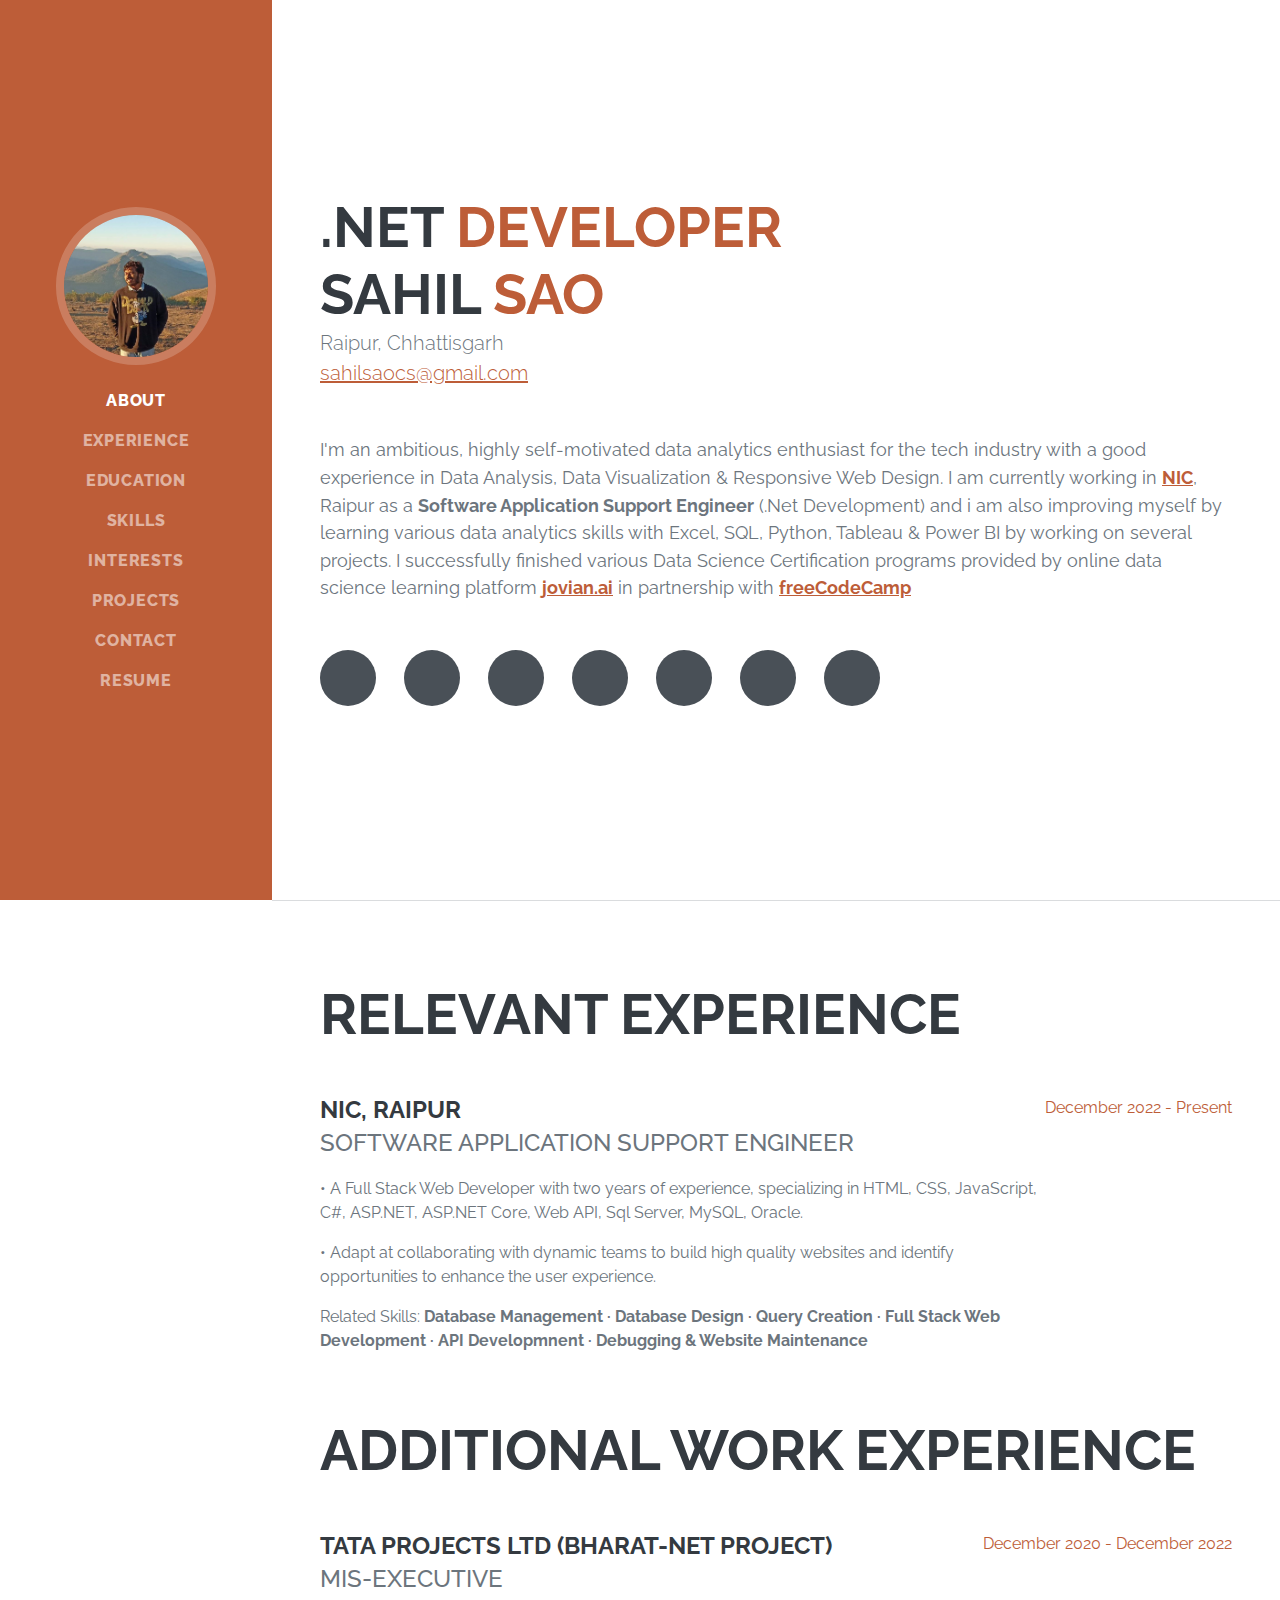
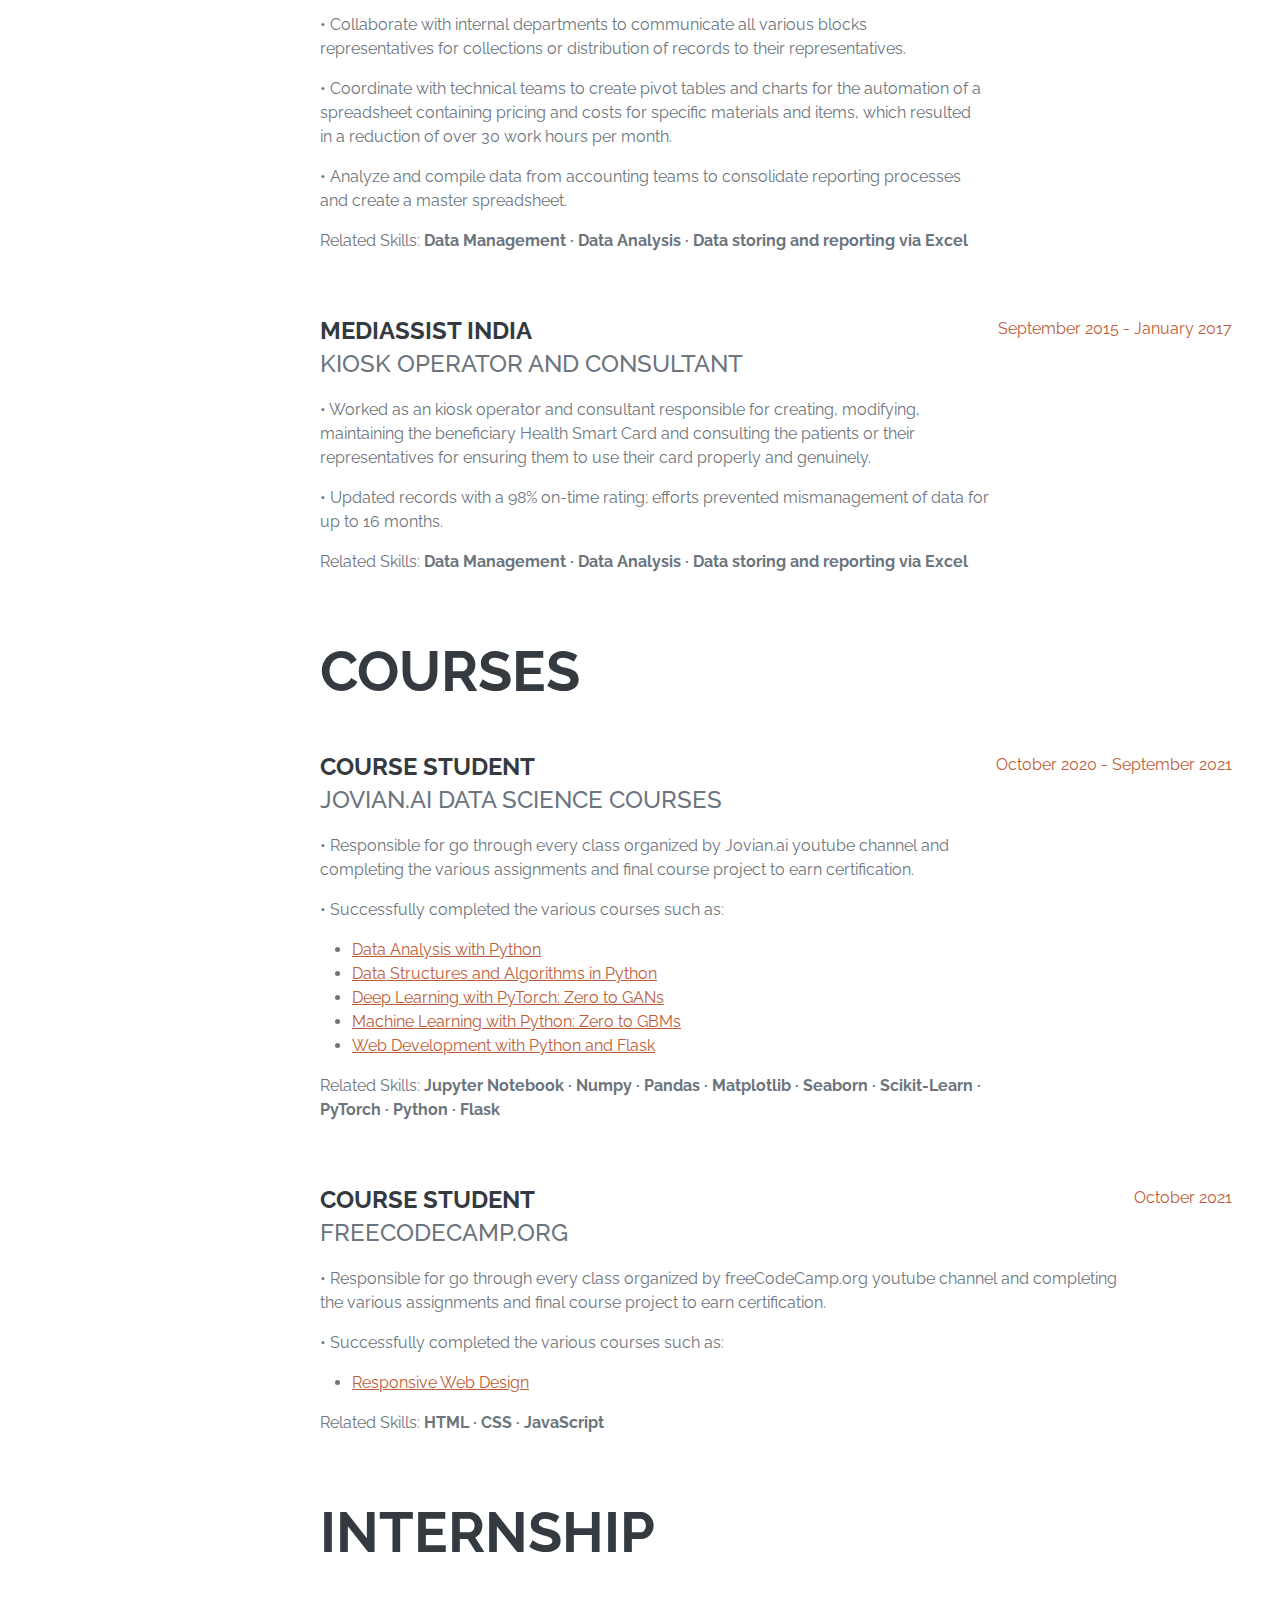
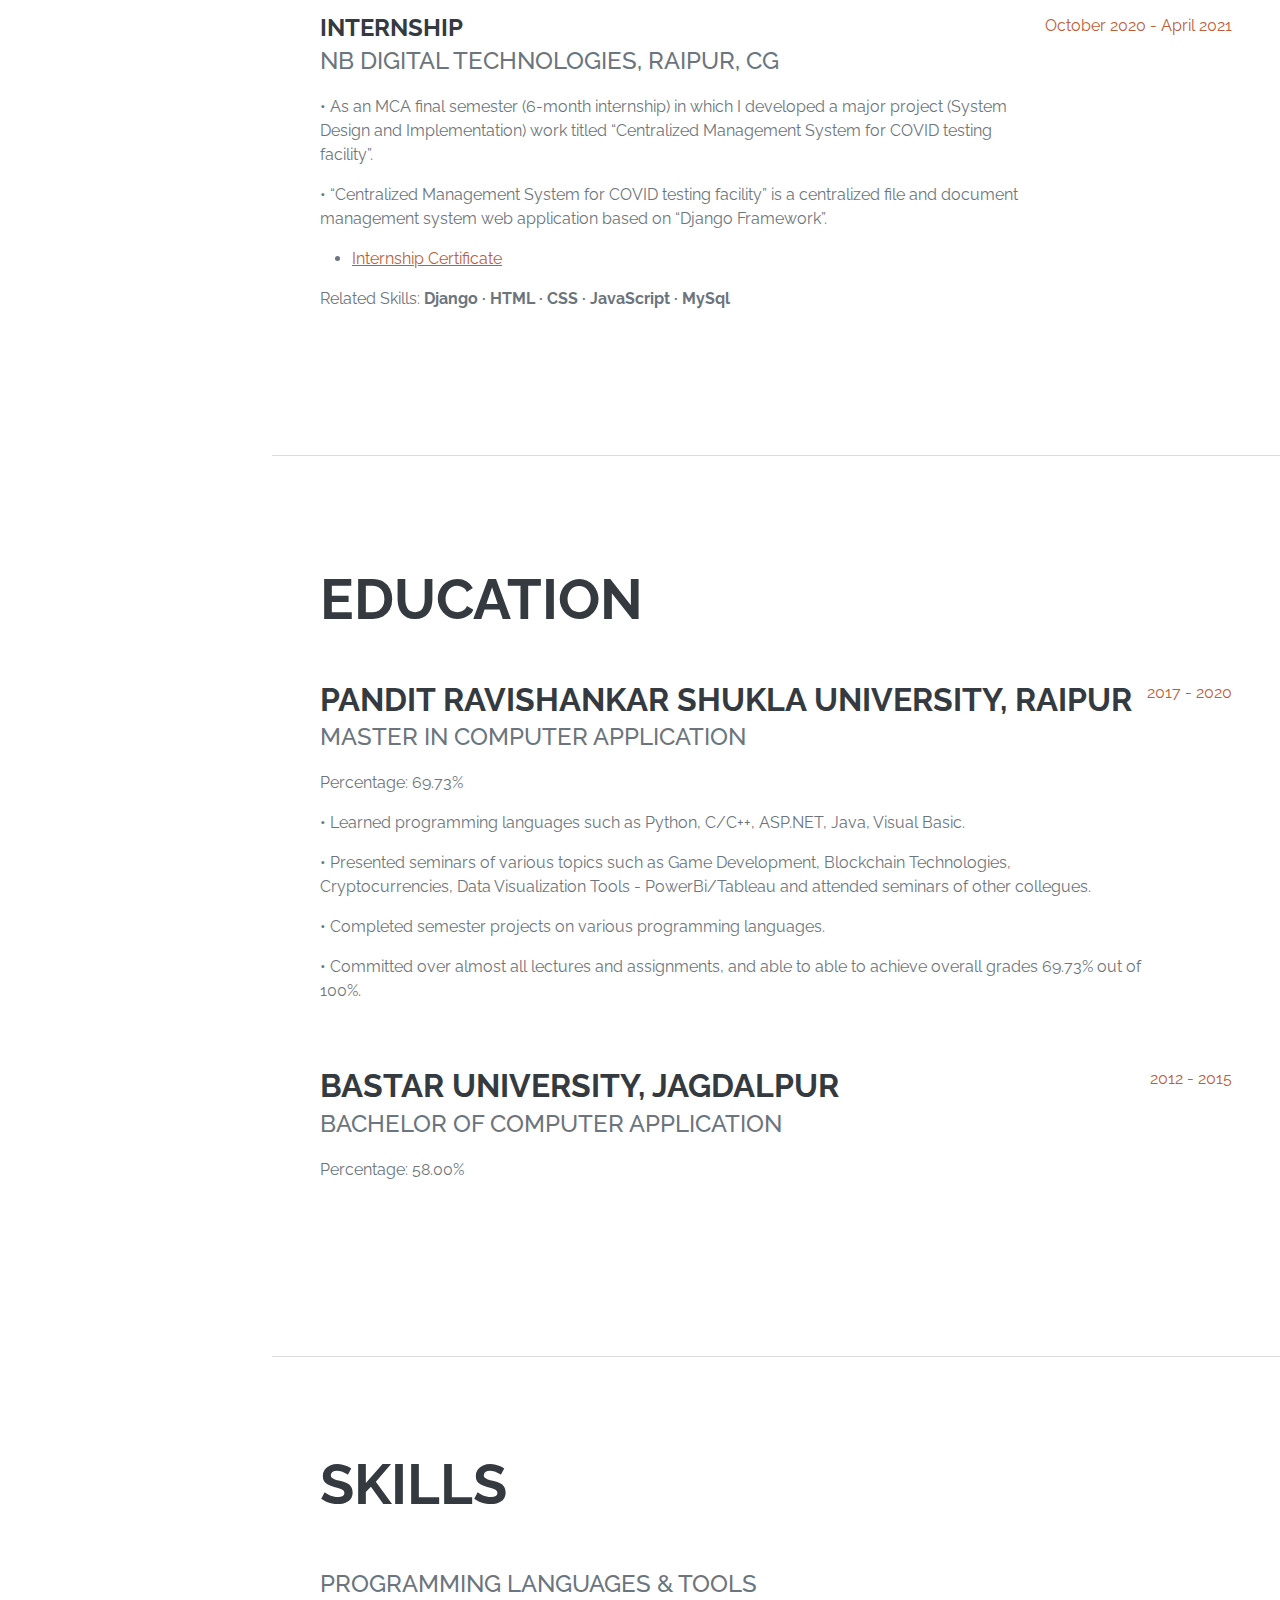
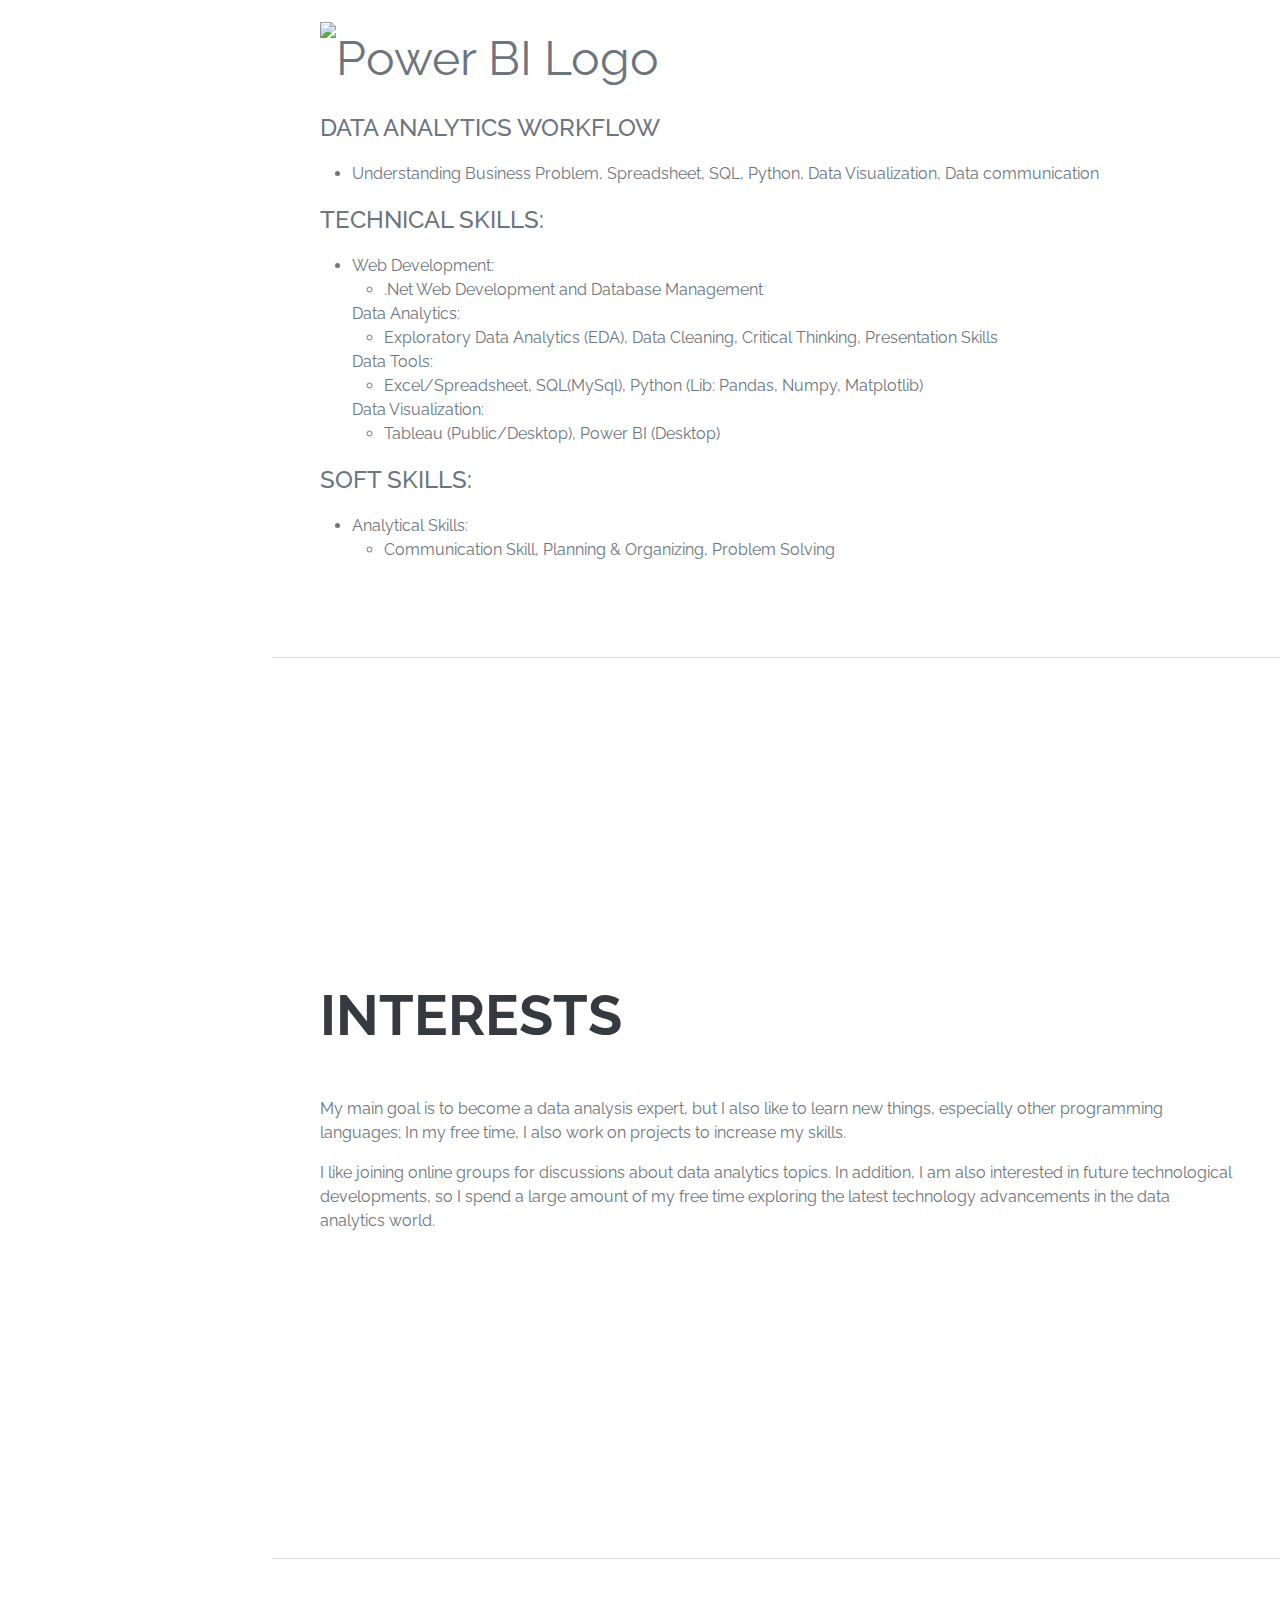
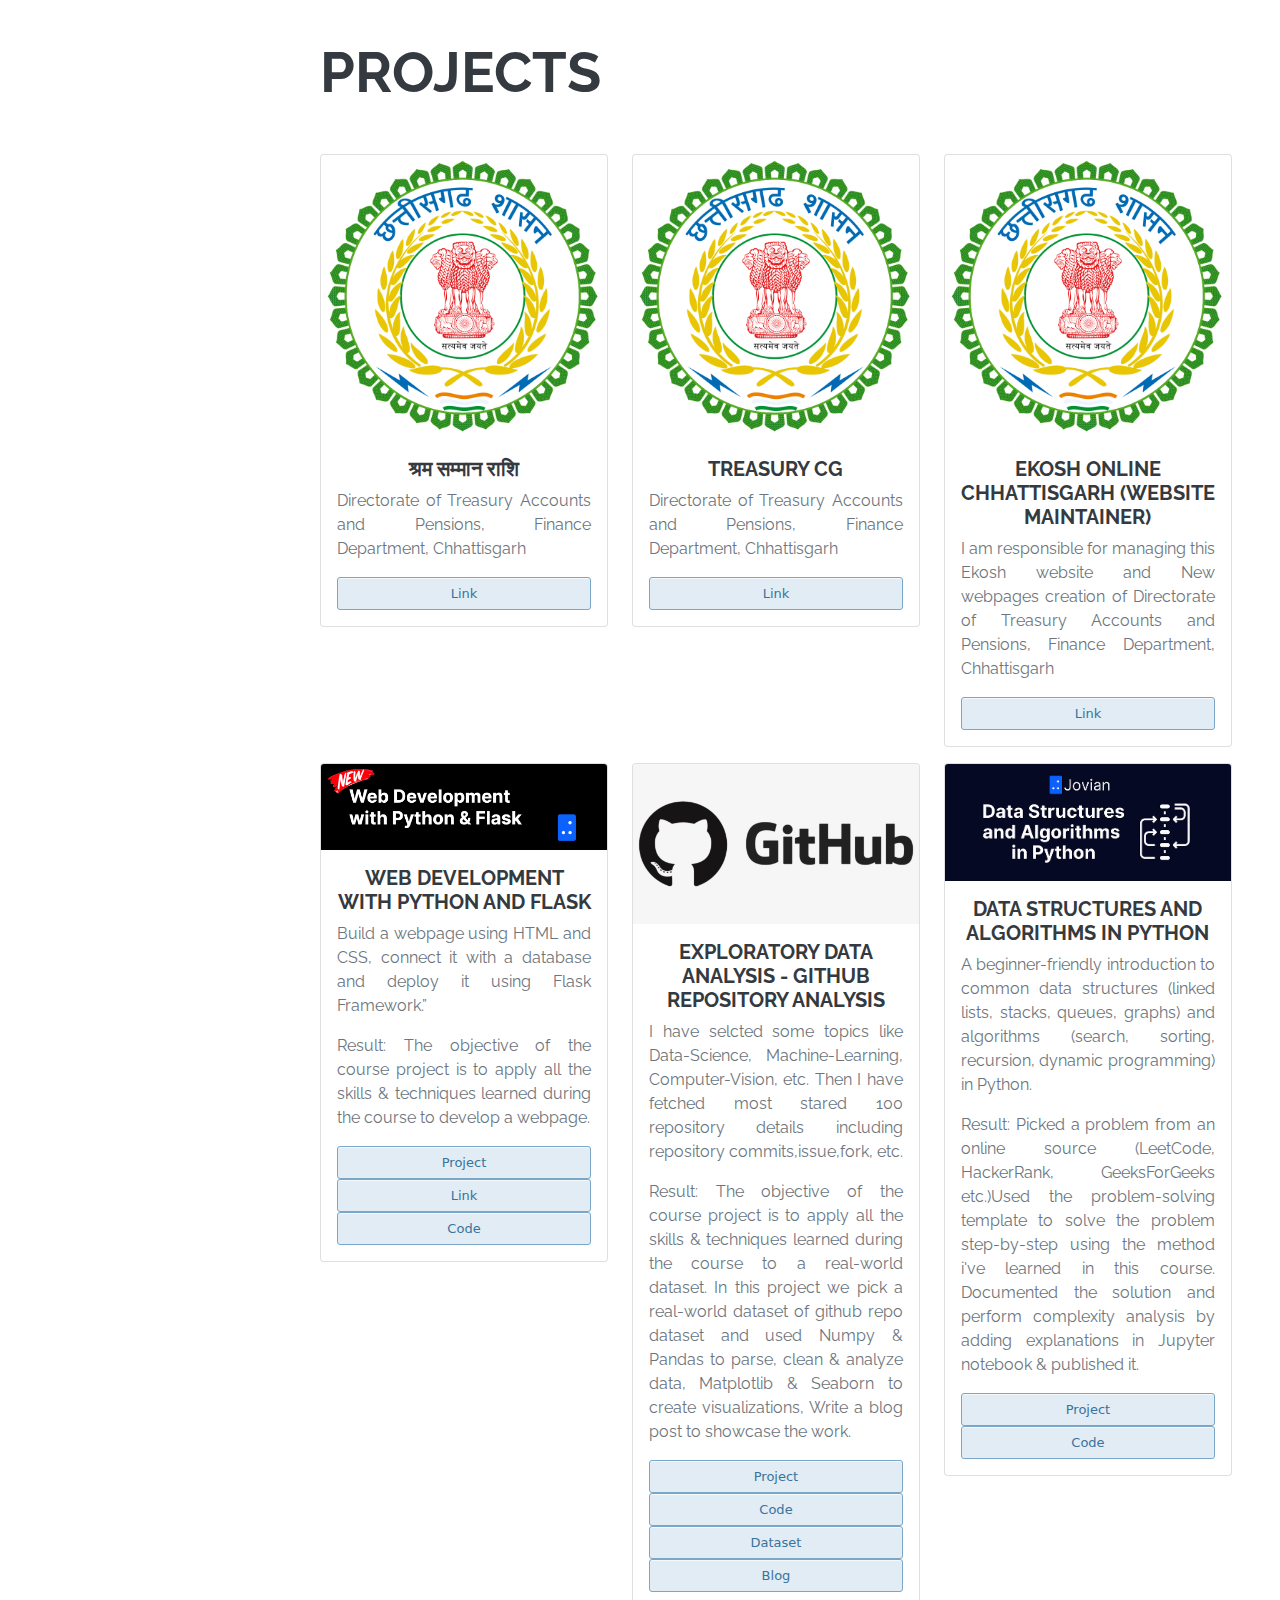
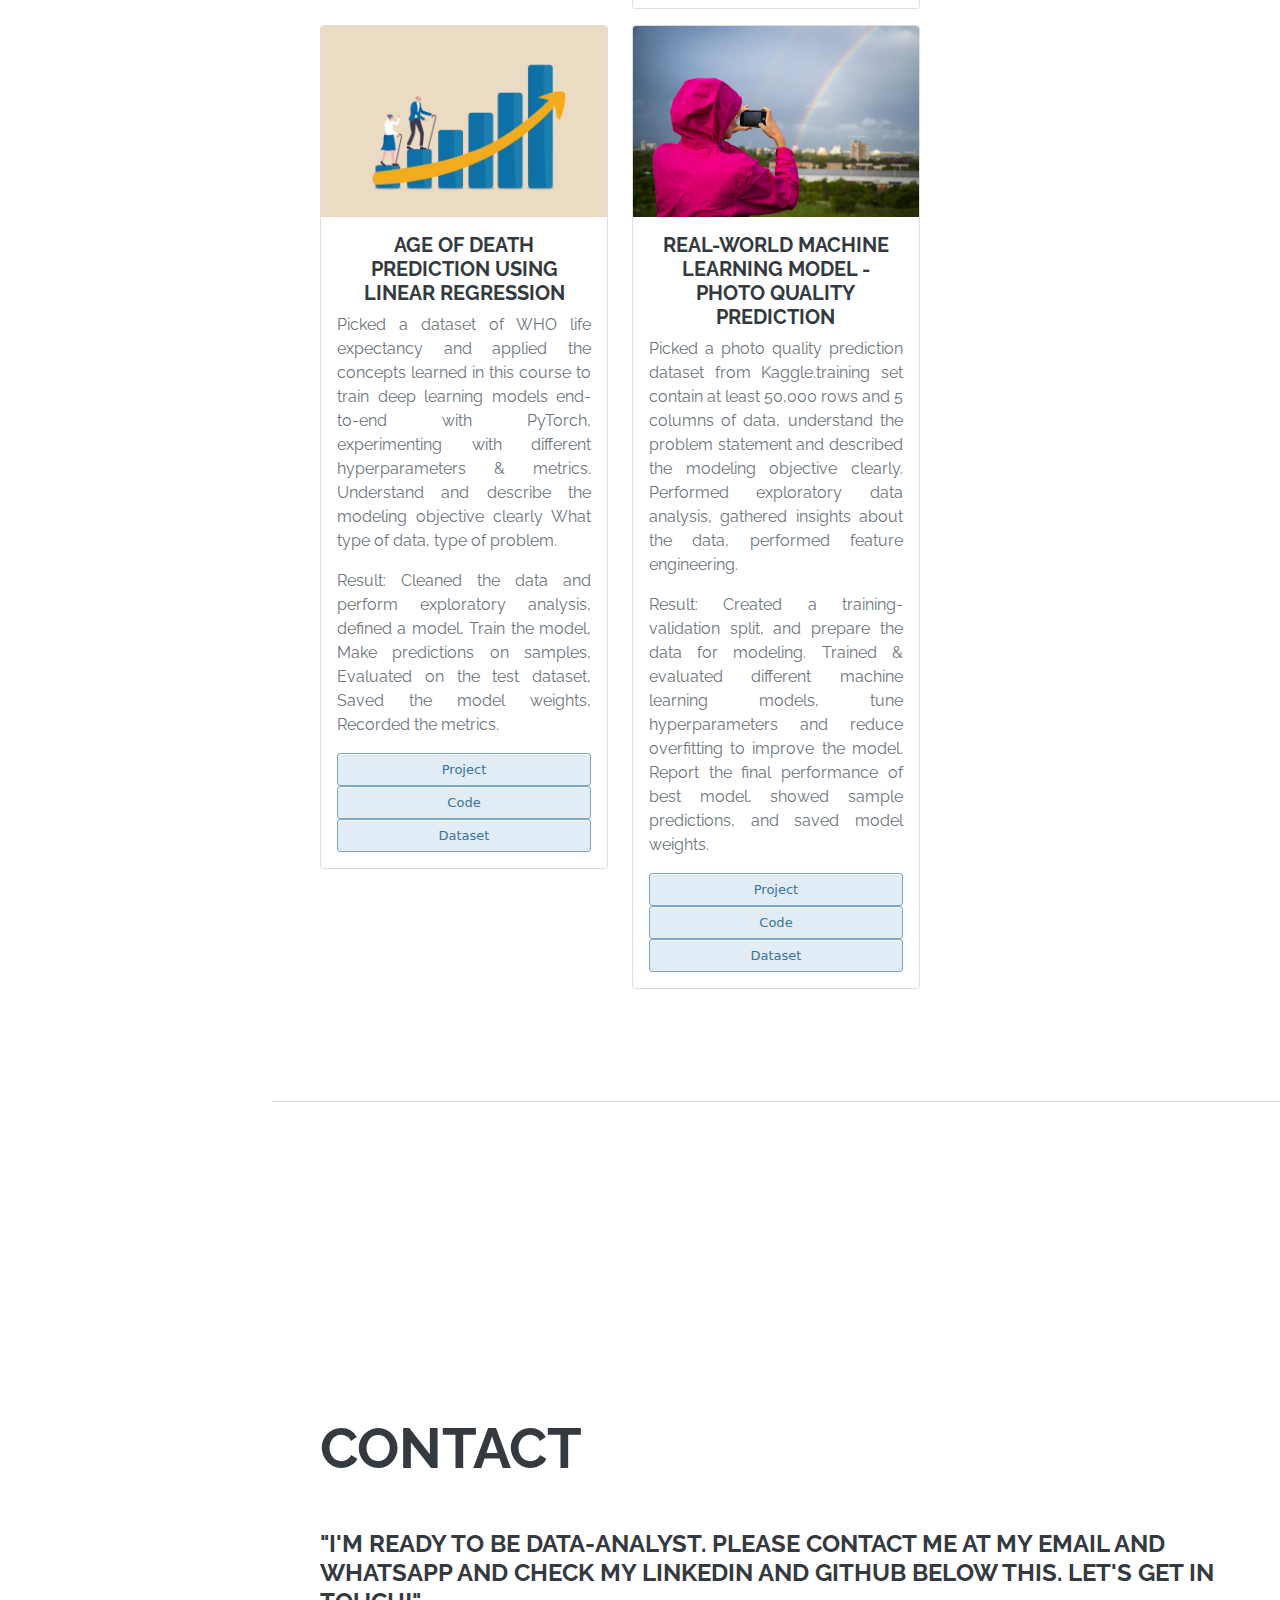
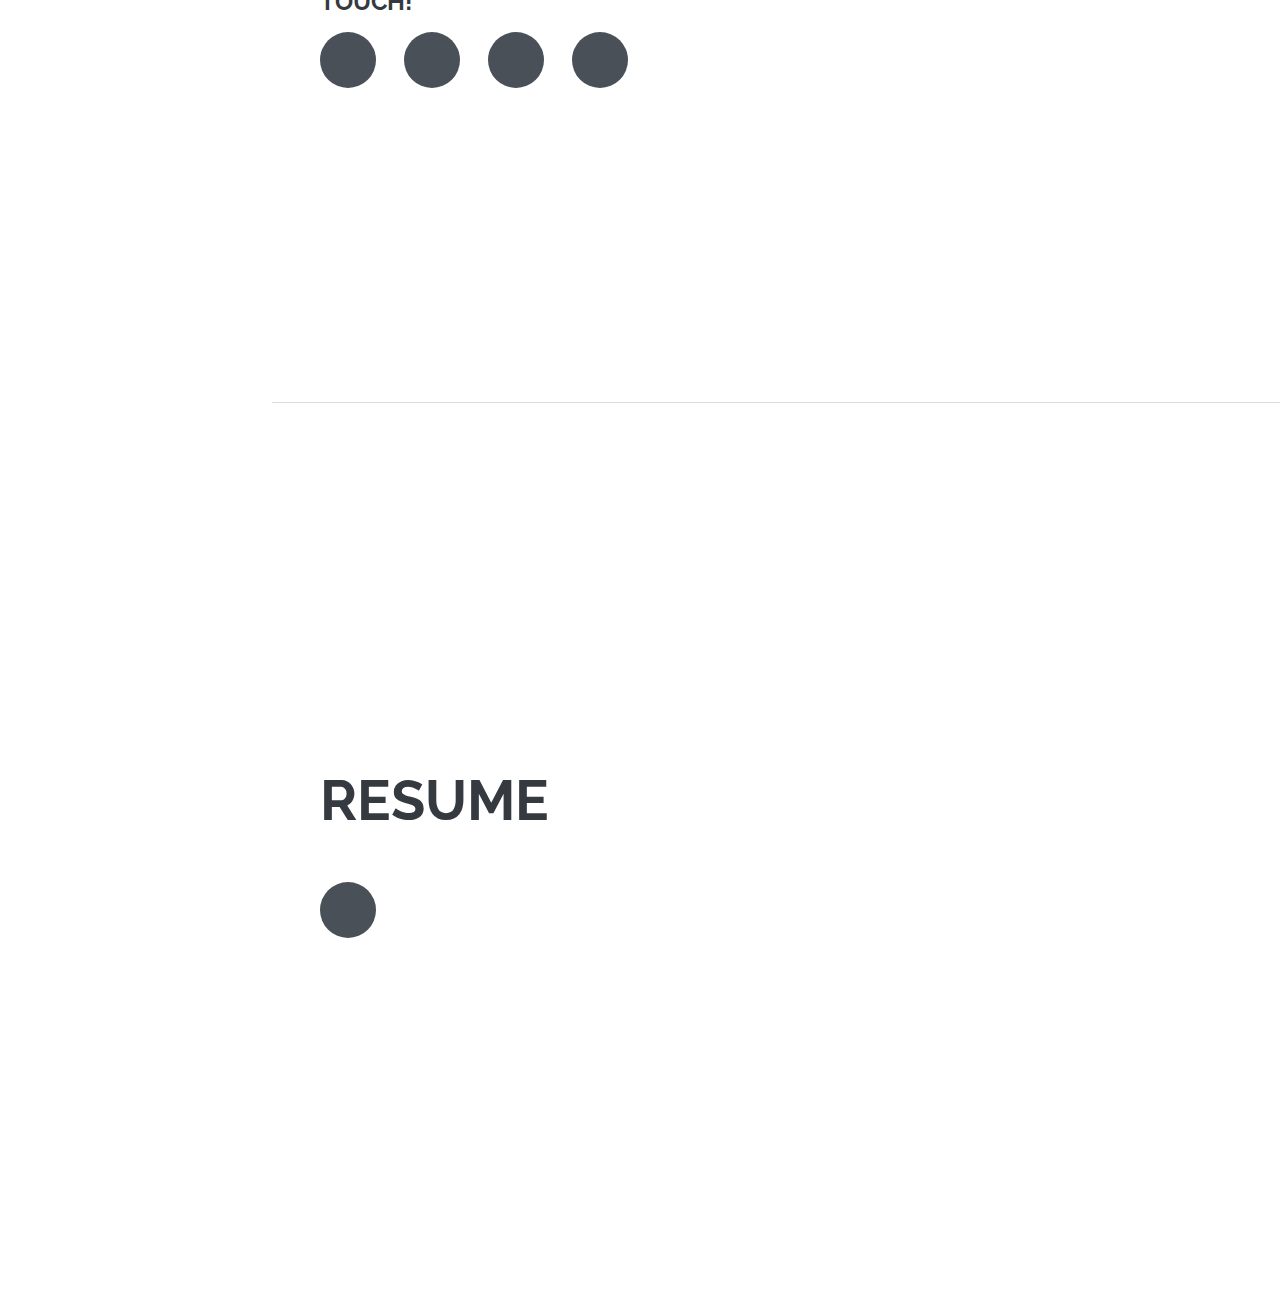
==== commit 83f3ee39: "changes" ====
--- a/index.html
+++ b/index.html
@@ -67,7 +67,8 @@
                     several projects. I successfully finished various Data Science Certification programs provided by
                     online data science learning platform <a href="https://jovian.ai/"
                         target="_blank"><b>jovian.ai</b></a> in partnership with <a
-                        href="https://www.freecodecamp.org//" target="_blank"><b>freeCodeCamp</b></a></p>
+                        href="https://www.freecodecamp.org//" target="_blank"><b>freeCodeCamp</b></a>
+                </p>
                 <div class="social-icons">
                     <a class="social-icon" target="_blank" rel="noopener noreferrer"
                         href="https://www.linkedin.com/in/sahilsao/"><i class="fab fa-linkedin-in"></i></a>
@@ -76,7 +77,7 @@
                     <a class="social-icon" target="_blank" rel="noopener noreferrer"
                         href="https://public.tableau.com/app/profile/kelvin.irawan"><span class="iconify"
                             data-icon="ion:logo-tableau"></span>
-                        <script src="https://code.iconify.design/2/2.2.1/iconify.min.js"></script>
+
                     </a>
                     <a class="social-icon" target="_blank" rel="noopener noreferrer"
                         href="https://wa.me/917646805057"><i class="fab fa-whatsapp"></i></a>
@@ -218,7 +219,7 @@
                         <h3 class="mb-0">Pandit Ravishankar Shukla University, Raipur</h3>
                         <div class="subheading mb-3">Master in Computer Application</div>
                         <p>Percentage: 69.73%</p>
-                        <p>• Learned programming languages such as Python, C/C++, <ASP class="NET"></ASP>, Java, Visual Basic. </p>
+                        <p>• Learned programming languages such as Python, C/C++, ASP.NET, Java, Visual Basic. </p>
                         <p>• Presented seminars of various topics such as Game Development, Blockchain Technologies,
                             Cryptocurrencies, Data Visualization Tools - PowerBi/Tableau and attended seminars of other
                             collegues.</p>
@@ -247,32 +248,32 @@
                 <div class="subheading mb-3">Programming Languages & Tools</div>
                 <ul class="list-inline dev-icons">
                     <span class="iconify" data-icon="vscode-icons:file-type-excel"></span>
-                    <script src="https://code.iconify.design/2/2.2.1/iconify.min.js"></script>
+
                     <span class="iconify" data-icon="vscode-icons:file-type-python"></span>
-                    <script src="https://code.iconify.design/2/2.2.1/iconify.min.js"></script>
+
                     <span class="iconify" data-icon="logos:jupyter"></span>
-                    <script src="https://code.iconify.design/2/2.2.1/iconify.min.js"></script>
+
                     <span class="iconify" data-icon="simple-icons:oracle" style="color: red;" width="24"
                         height="24"></span>
-                    <script src="https://code.iconify.design/2/2.2.1/iconify.min.js"></script>
+
                     <span class="iconify" data-icon="logos:mysql"></span>
-                    <script src="https://code.iconify.design/2/2.2.1/iconify.min.js"></script>
+
                     <span class="iconify" data-icon="logos:tableau-icon"></span>
-                    <script src="https://code.iconify.design/2/2.2.1/iconify.min.js"></script>
+
                     <img src="https://powerapps.microsoft.com/images/application-logos/svg/powerbi.svg"
                         alt="Power BI Logo" style="width:42px;height:42px;">
                     <span class="iconify" data-icon="vscode-icons:file-type-vscode"></span>
-                    <script src="https://code.iconify.design/2/2.2.1/iconify.min.js"></script>
+                    <span class="iconify" data-icon="devicon:visualstudio"></span>
                     <span class="iconify" data-icon="logos:html-5"></span>
-                    <script src="https://code.iconify.design/2/2.2.1/iconify.min.js"></script>
+
                     <span class="iconify" data-icon="logos:css-3"></span>
-                    <script src="https://code.iconify.design/2/2.2.1/iconify.min.js"></script>
+
                     <span class="iconify" data-icon="logos:javascript"></span>
-                    <script src="https://code.iconify.design/2/2.2.1/iconify.min.js"></script>
+
                     <span class="iconify" data-icon="logos:c-sharp"></span>
-                    <script src="https://code.iconify.design/2/2.2.1/iconify.min.js"></script>
+
                     <span class="iconify" data-icon="logos:dotnet"></span>
-                    <script src="https://code.iconify.design/2/2.2.1/iconify.min.js"></script>
+
                 </ul>
                 <div class="subheading mb-3">Data Analytics Workflow</div>
                 <ul class="fa-ul mb-0">
@@ -570,6 +571,7 @@
     </div>
     <!-- Bootstrap core JS-->
     <script src="https://cdn.jsdelivr.net/npm/bootstrap@5.1.3/dist/js/bootstrap.bundle.min.js"></script>
+    <script src="https://code.iconify.design/2/2.2.1/iconify.min.js"></script>
     <!-- Core theme JS-->
     <script src="js/scripts.js"></script>
 </body>
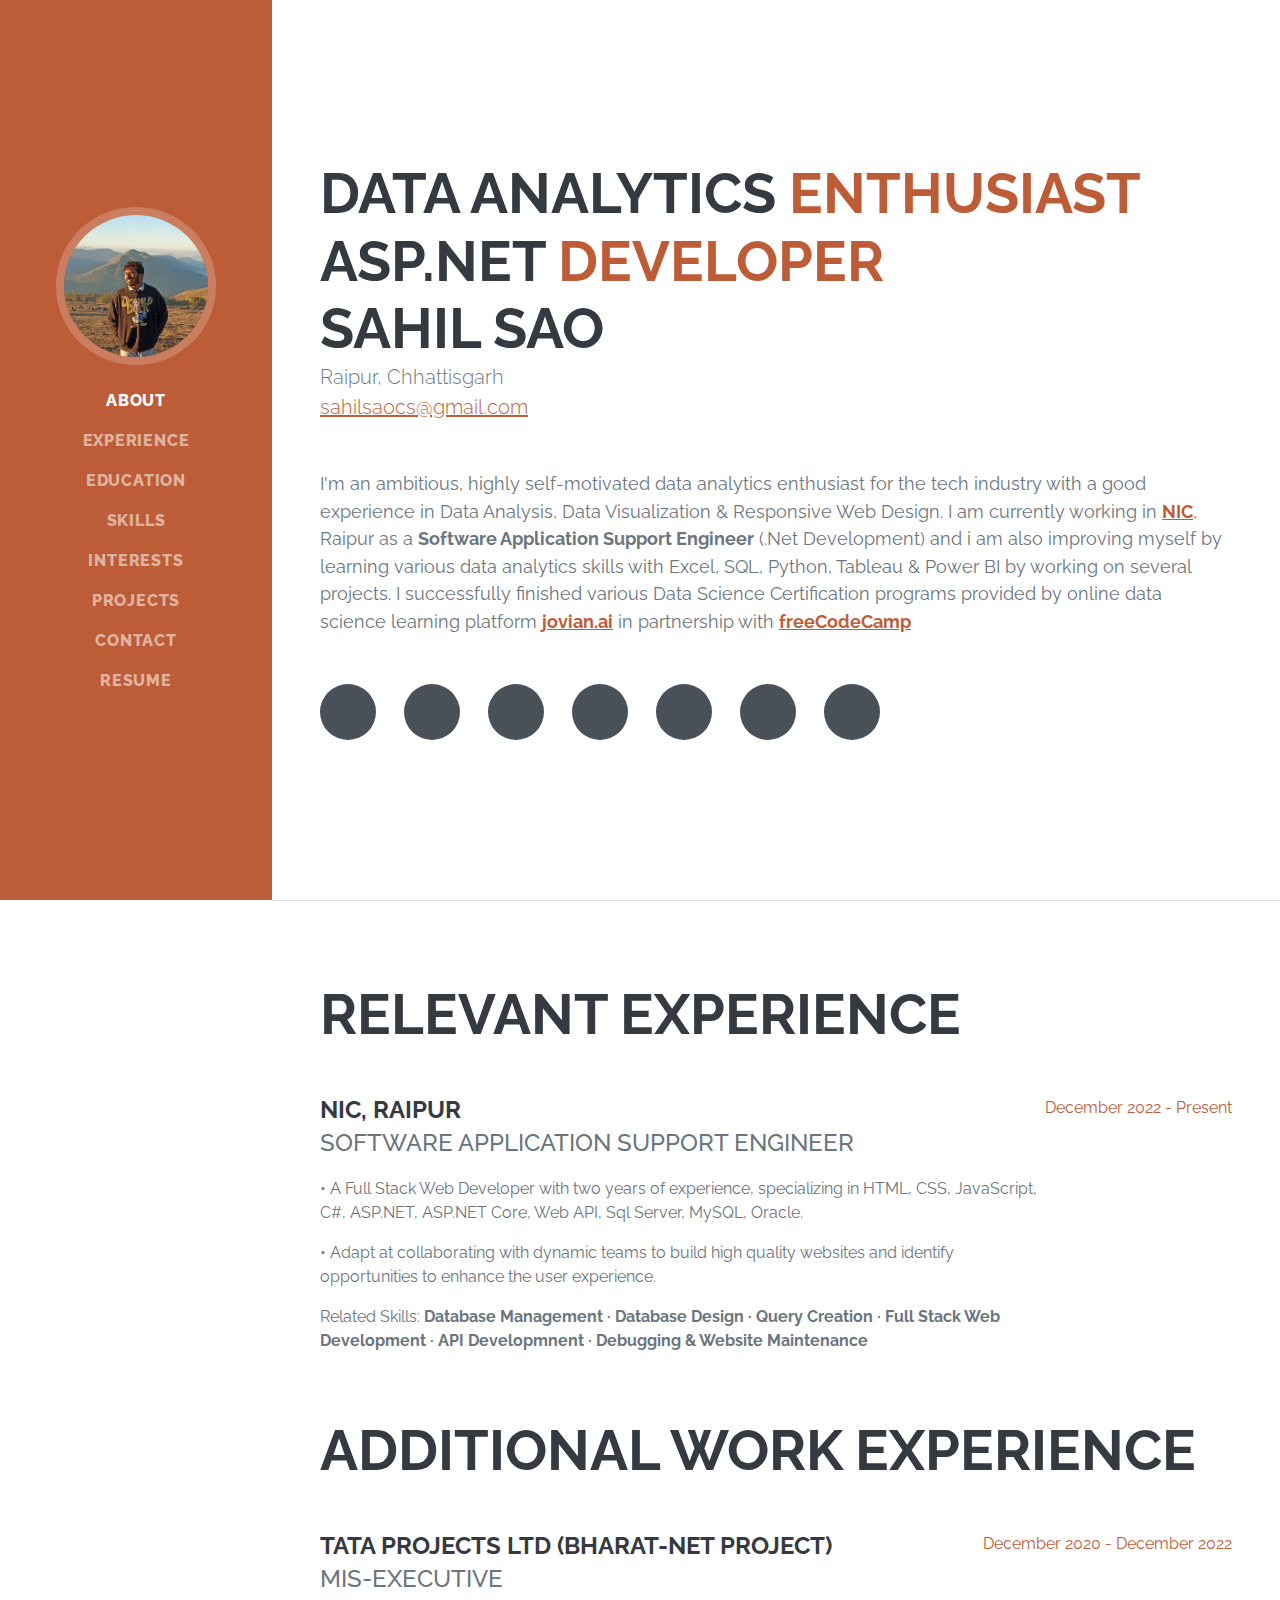
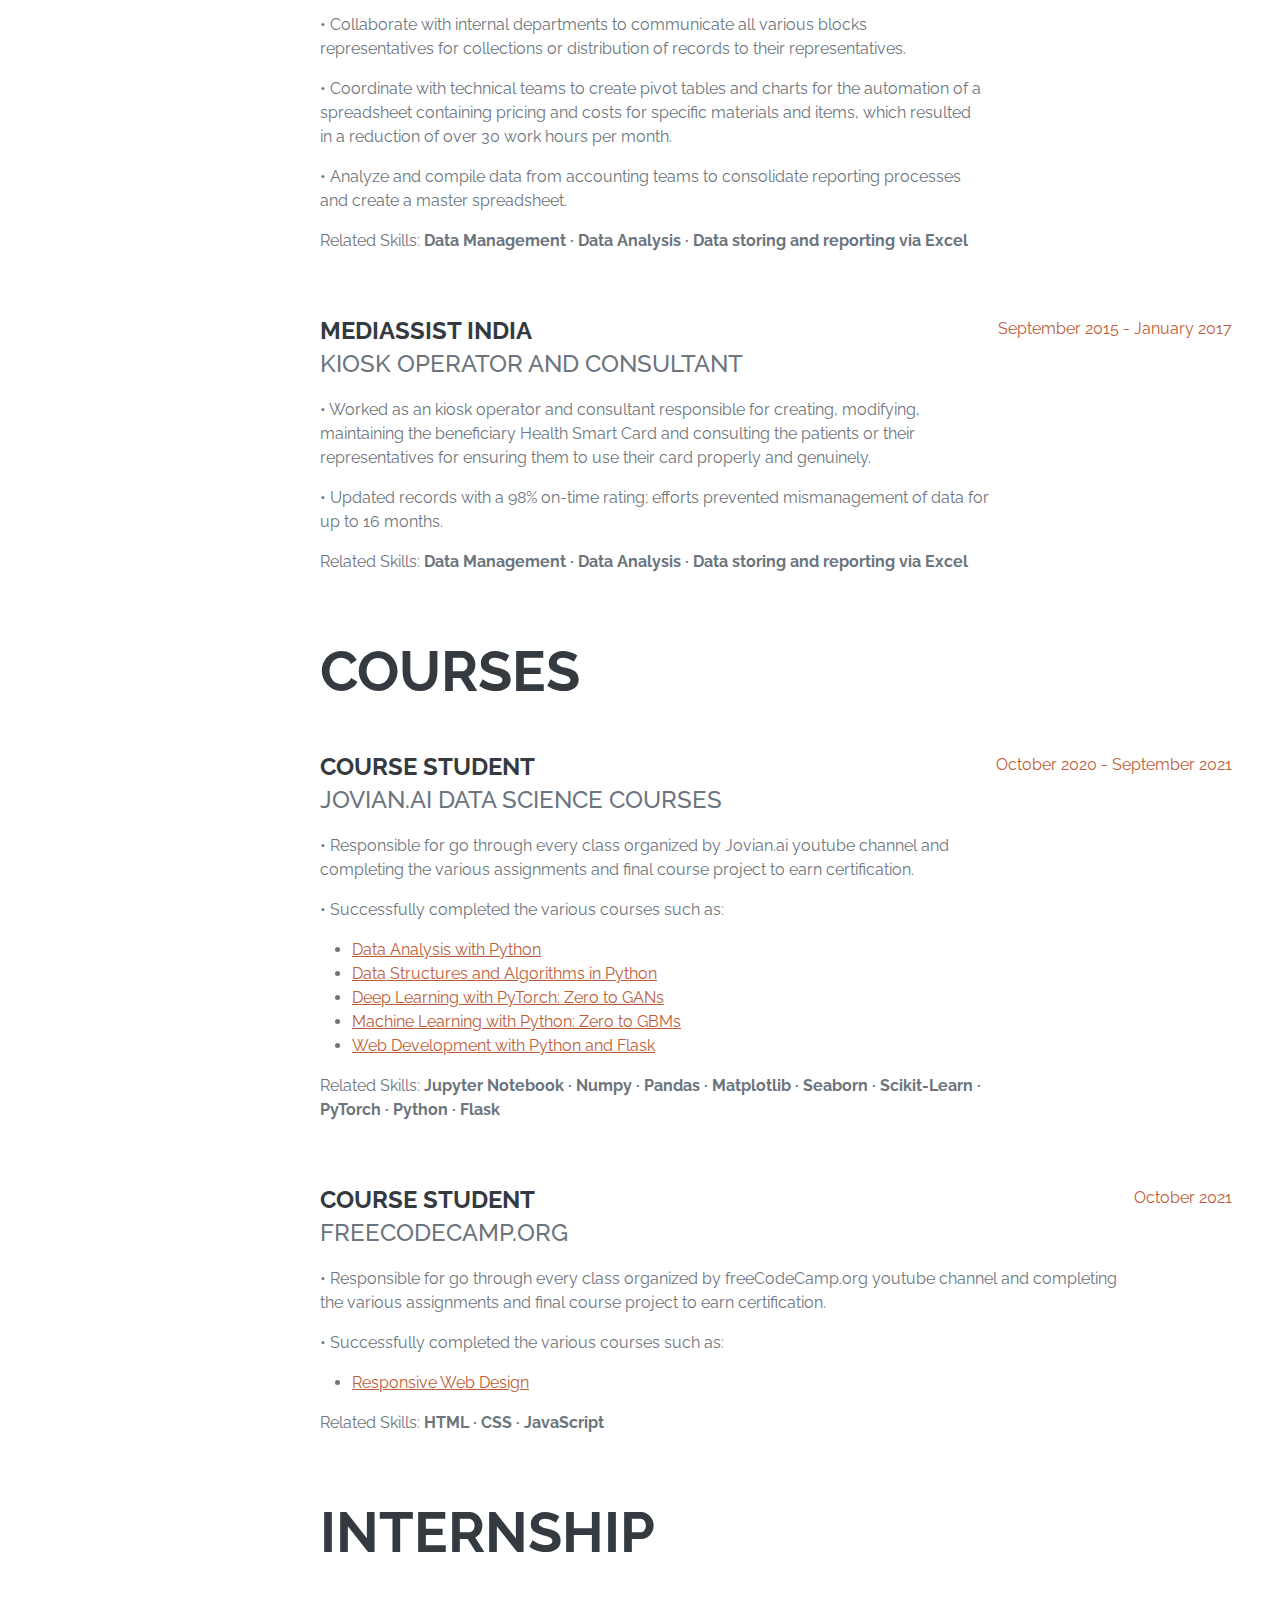
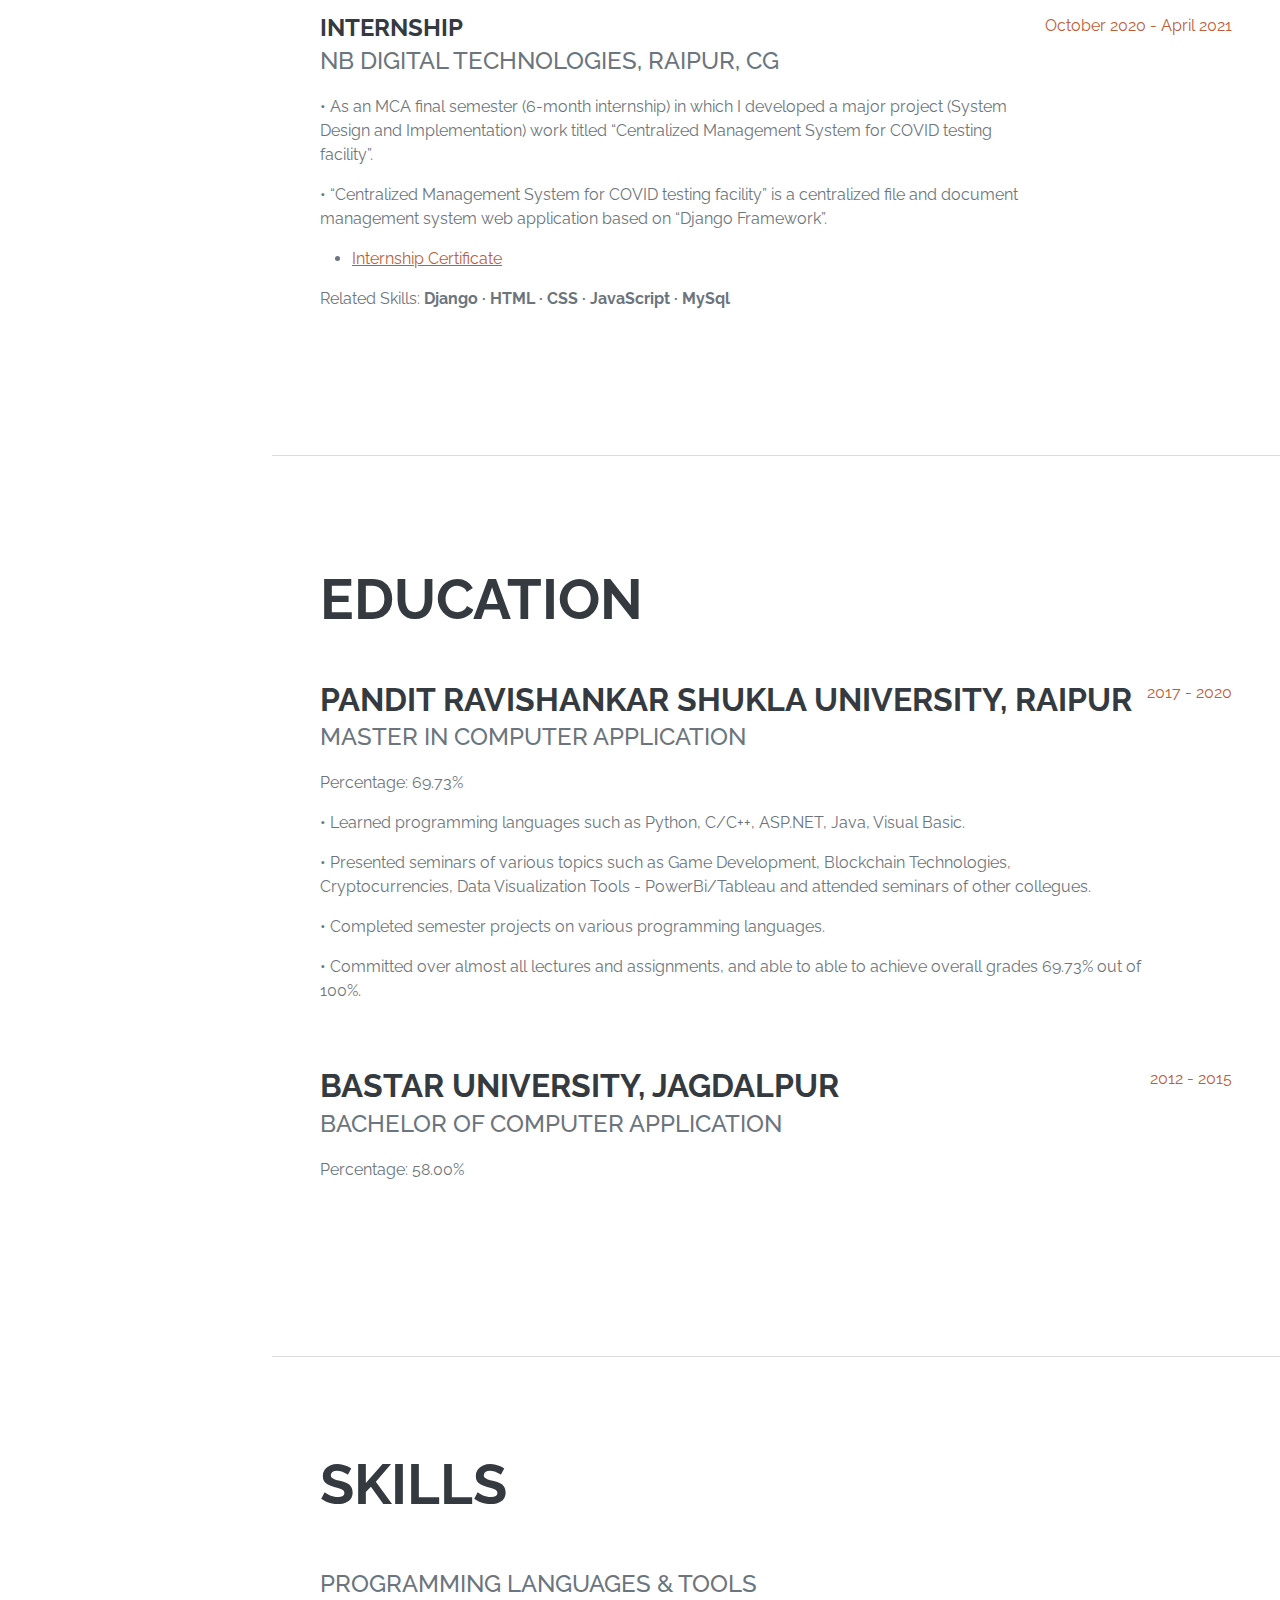
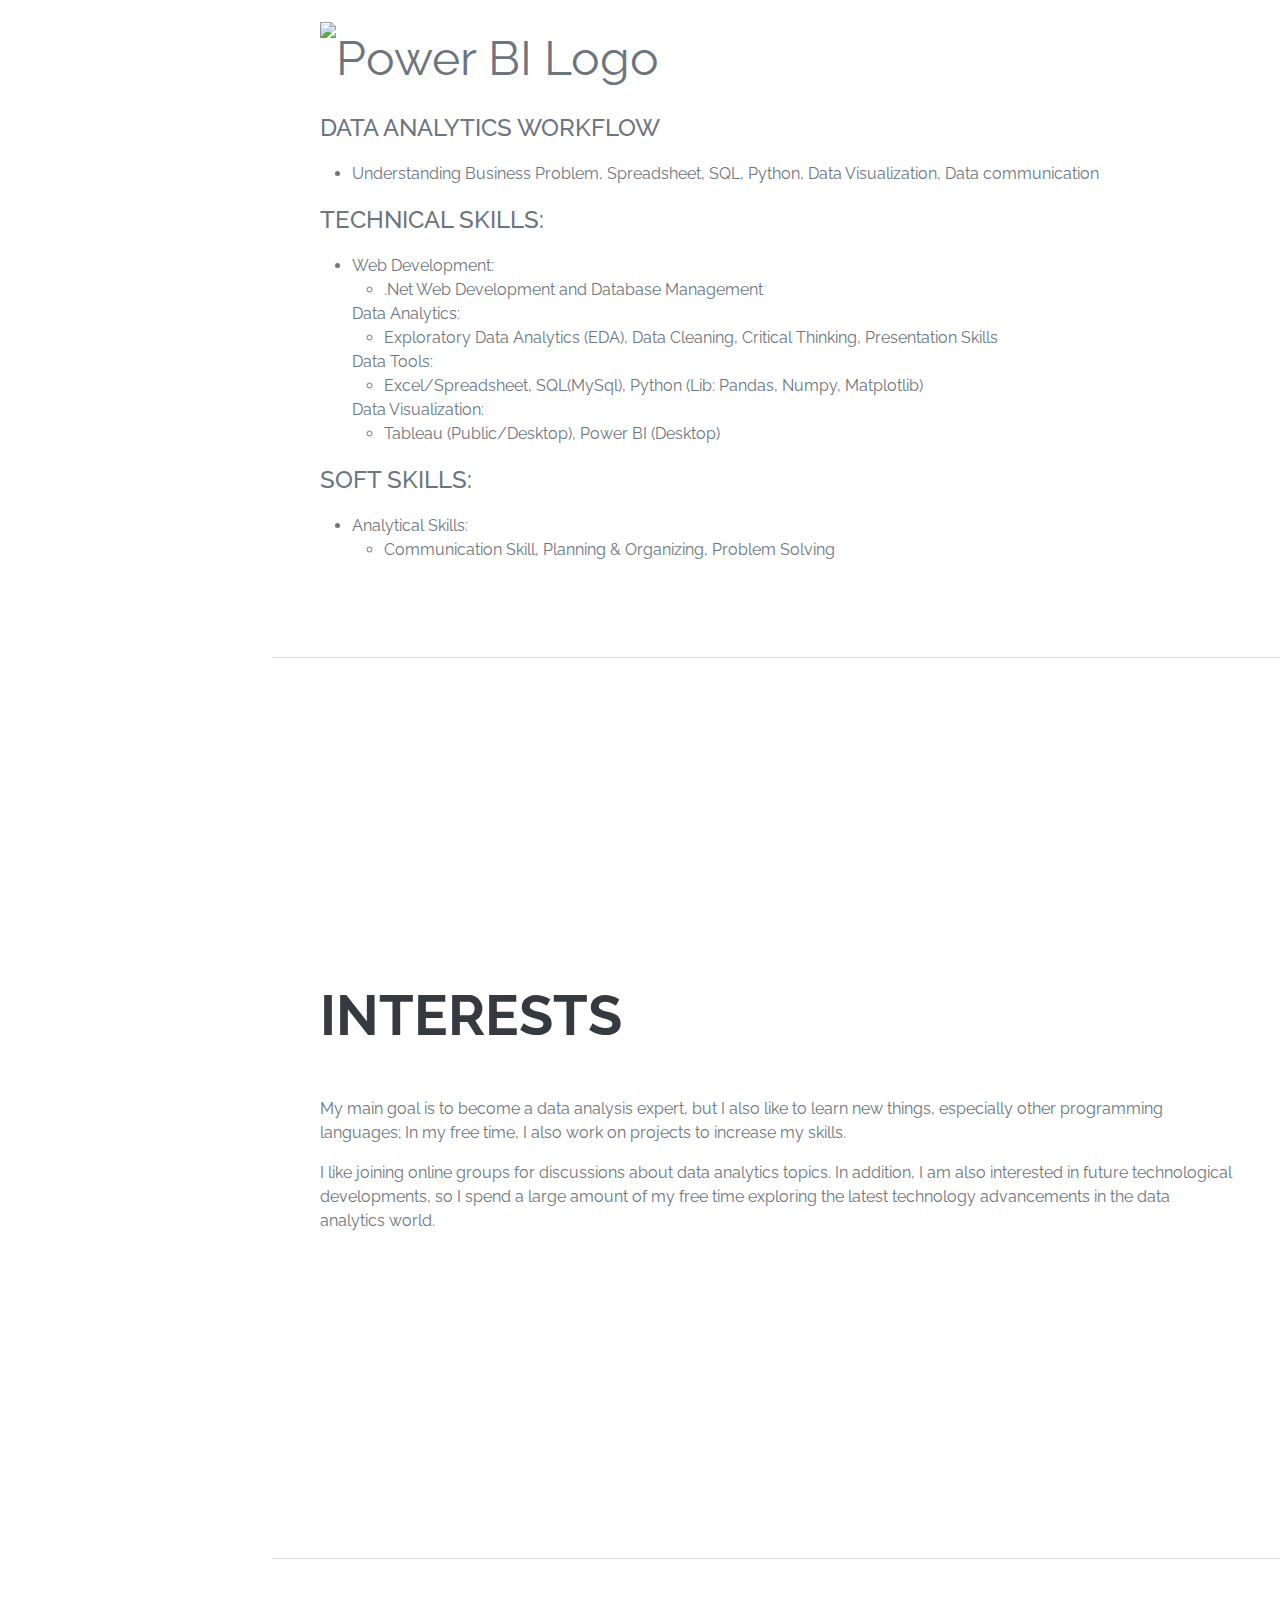
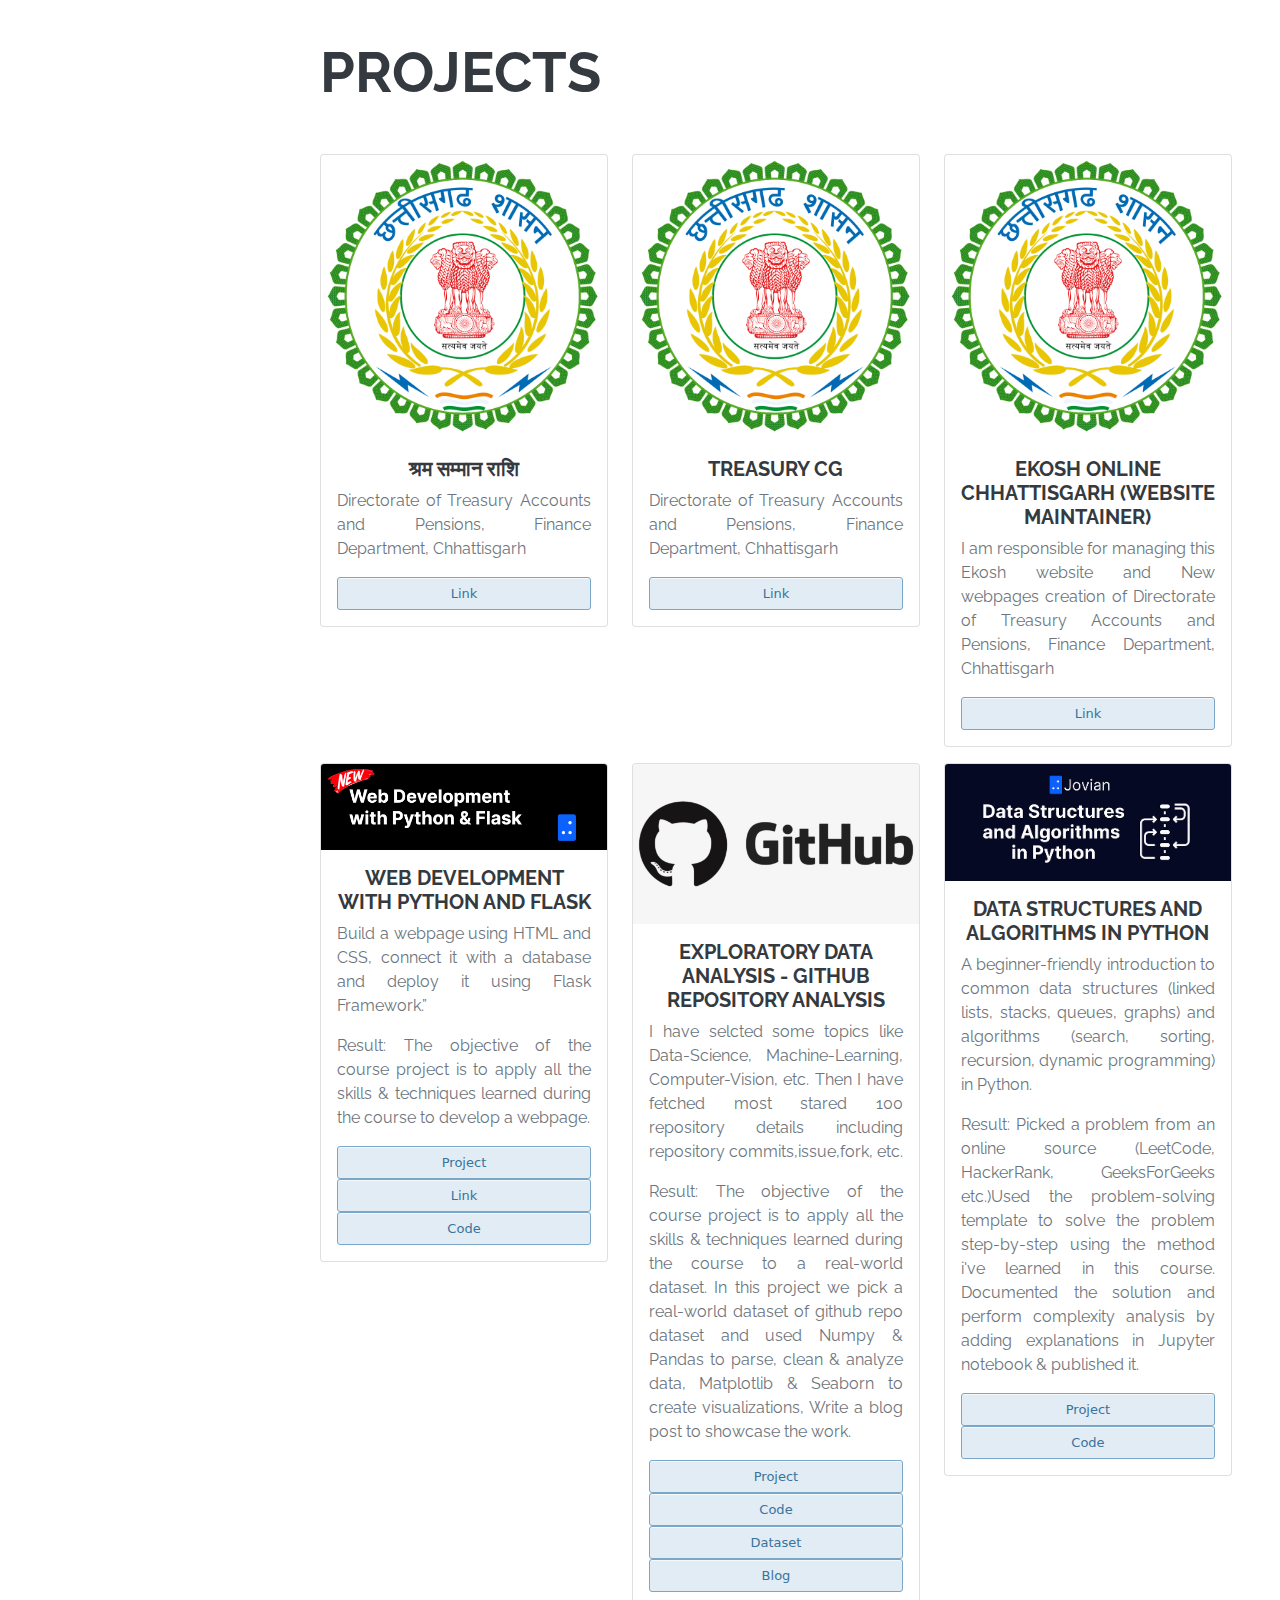
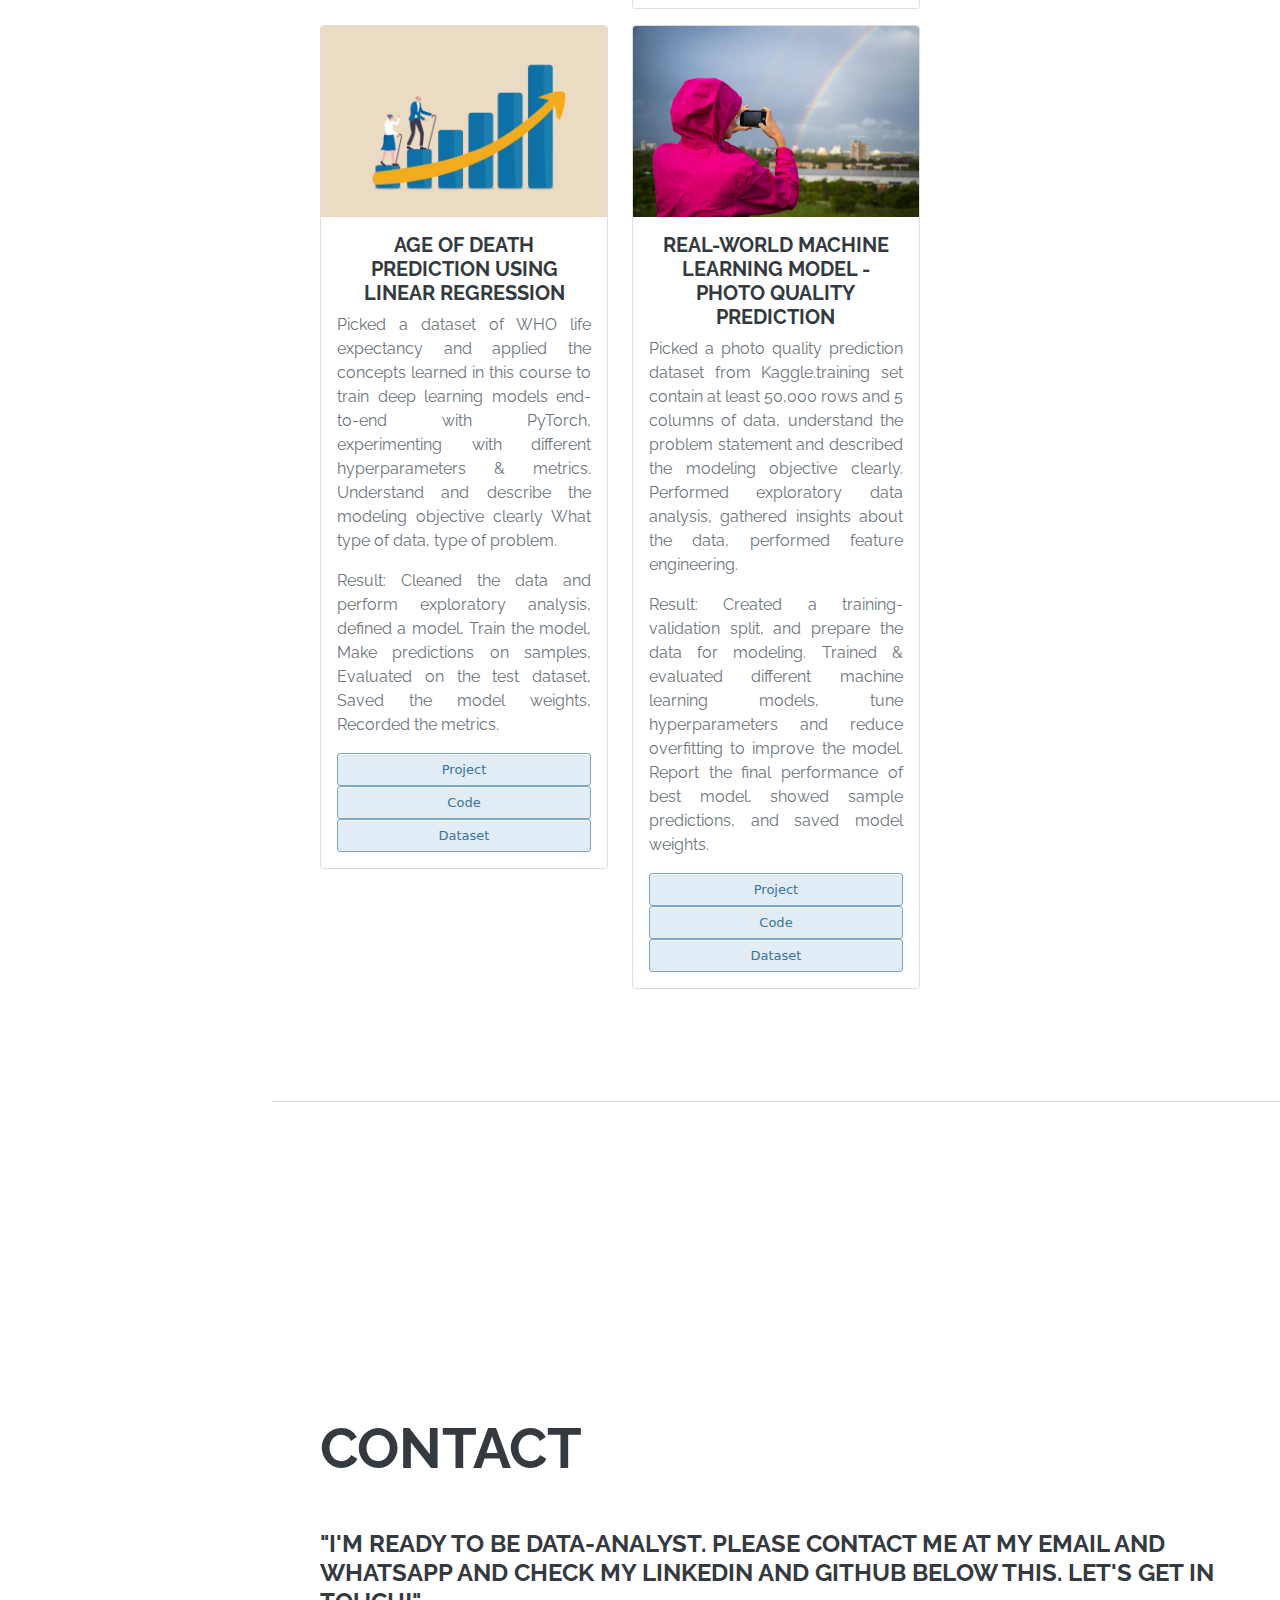
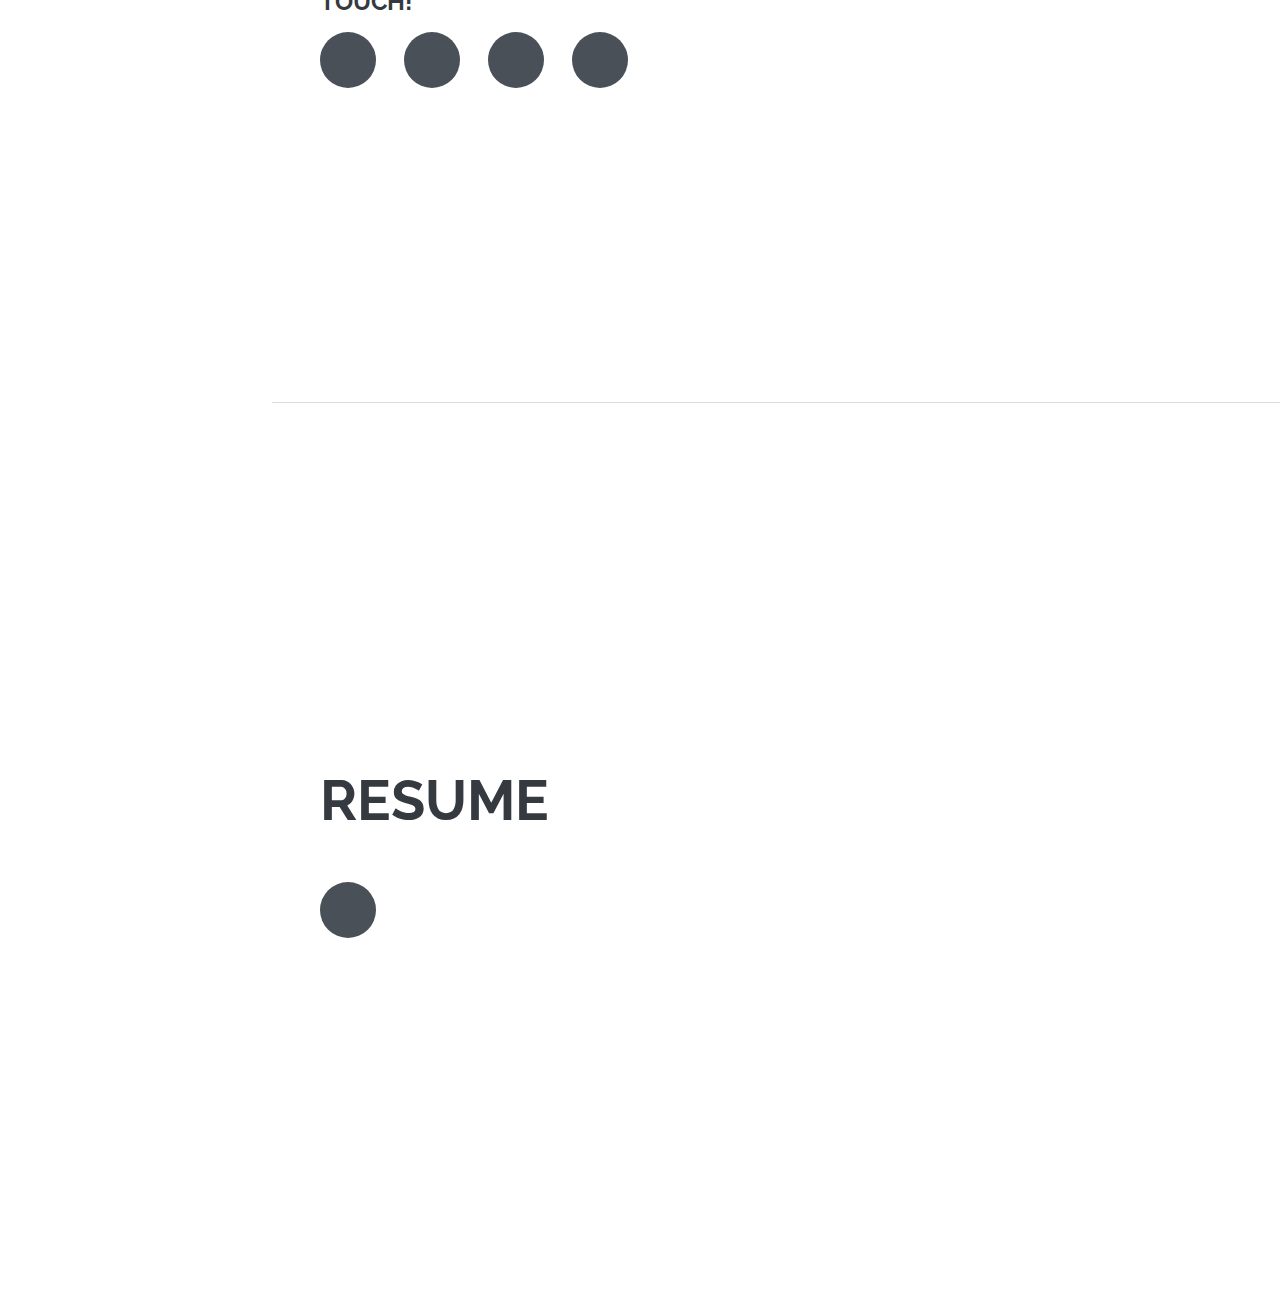
==== commit e905bdd3: "changes Index" ====
--- a/index.html
+++ b/index.html
@@ -47,13 +47,12 @@
         <section class="resume-section" id="about">
             <div class="resume-section-content">
                 <h2 class="mb-0">
-                    .NET
-                    <span class="text-primary"> Developer</span>
+                    data analytics <span class="text-primary">enthusiast</span>
+                    ASP.NET <span class="text-primary">Developer</span>
                 </h2>
 
                 <h2 class="mb-0">
-                    Sahil
-                    <span class="text-primary">Sao</span>
+                    Sahil Sao
                 </h2>
                 <div class="lead mb-5">
                     Raipur, Chhattisgarh<br>
@@ -247,33 +246,23 @@
                 <h2 class="mb-5">Skills</h2>
                 <div class="subheading mb-3">Programming Languages & Tools</div>
                 <ul class="list-inline dev-icons">
-                    <span class="iconify" data-icon="vscode-icons:file-type-excel"></span>
-
-                    <span class="iconify" data-icon="vscode-icons:file-type-python"></span>
-
-                    <span class="iconify" data-icon="logos:jupyter"></span>
-
+                    <span class="iconify" data-icon="devicon:visualstudio"></span>
+                    <span class="iconify" data-icon="logos:html-5"></span>
+                    <span class="iconify" data-icon="logos:css-3"></span>
+                    <span class="iconify" data-icon="logos:javascript"></span>
+                    <span class="iconify" data-icon="logos:c-sharp"></span>
+                    <span class="iconify" data-icon="logos:dotnet"></span>
+                    <span class="iconify" data-icon="vscode-icons:file-type-vscode"></span>
                     <span class="iconify" data-icon="simple-icons:oracle" style="color: red;" width="24"
                         height="24"></span>
-
+                    <span class="iconify" data-icon="devicon:microsoftsqlserver-wordmark"></span>
                     <span class="iconify" data-icon="logos:mysql"></span>
-
+                    <span class="iconify" data-icon="vscode-icons:file-type-excel"></span>
+                    <span class="iconify" data-icon="vscode-icons:file-type-python"></span>
+                    <span class="iconify" data-icon="logos:jupyter"></span>
                     <span class="iconify" data-icon="logos:tableau-icon"></span>
-
                     <img src="https://powerapps.microsoft.com/images/application-logos/svg/powerbi.svg"
                         alt="Power BI Logo" style="width:42px;height:42px;">
-                    <span class="iconify" data-icon="vscode-icons:file-type-vscode"></span>
-                    <span class="iconify" data-icon="devicon:visualstudio"></span>
-                    <span class="iconify" data-icon="logos:html-5"></span>
-
-                    <span class="iconify" data-icon="logos:css-3"></span>
-
-                    <span class="iconify" data-icon="logos:javascript"></span>
-
-                    <span class="iconify" data-icon="logos:c-sharp"></span>
-
-                    <span class="iconify" data-icon="logos:dotnet"></span>
-
                 </ul>
                 <div class="subheading mb-3">Data Analytics Workflow</div>
                 <ul class="fa-ul mb-0">
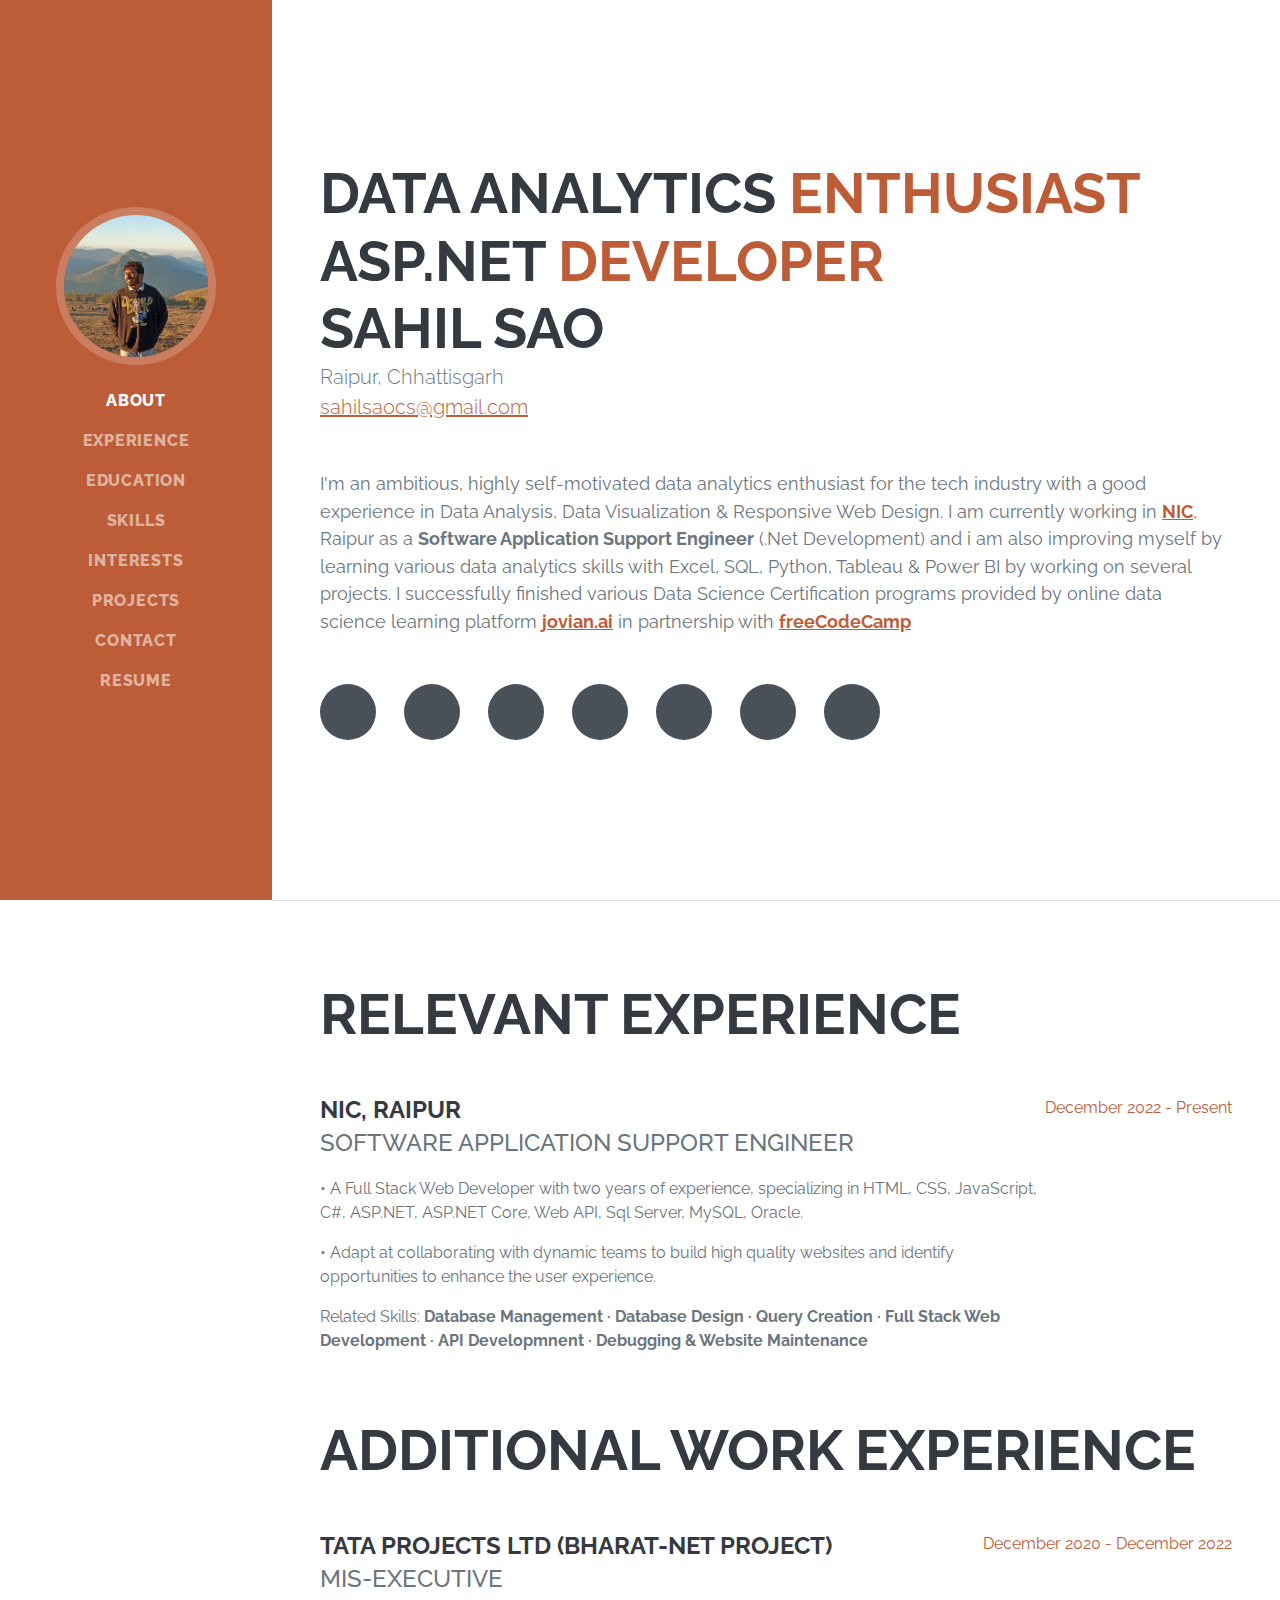
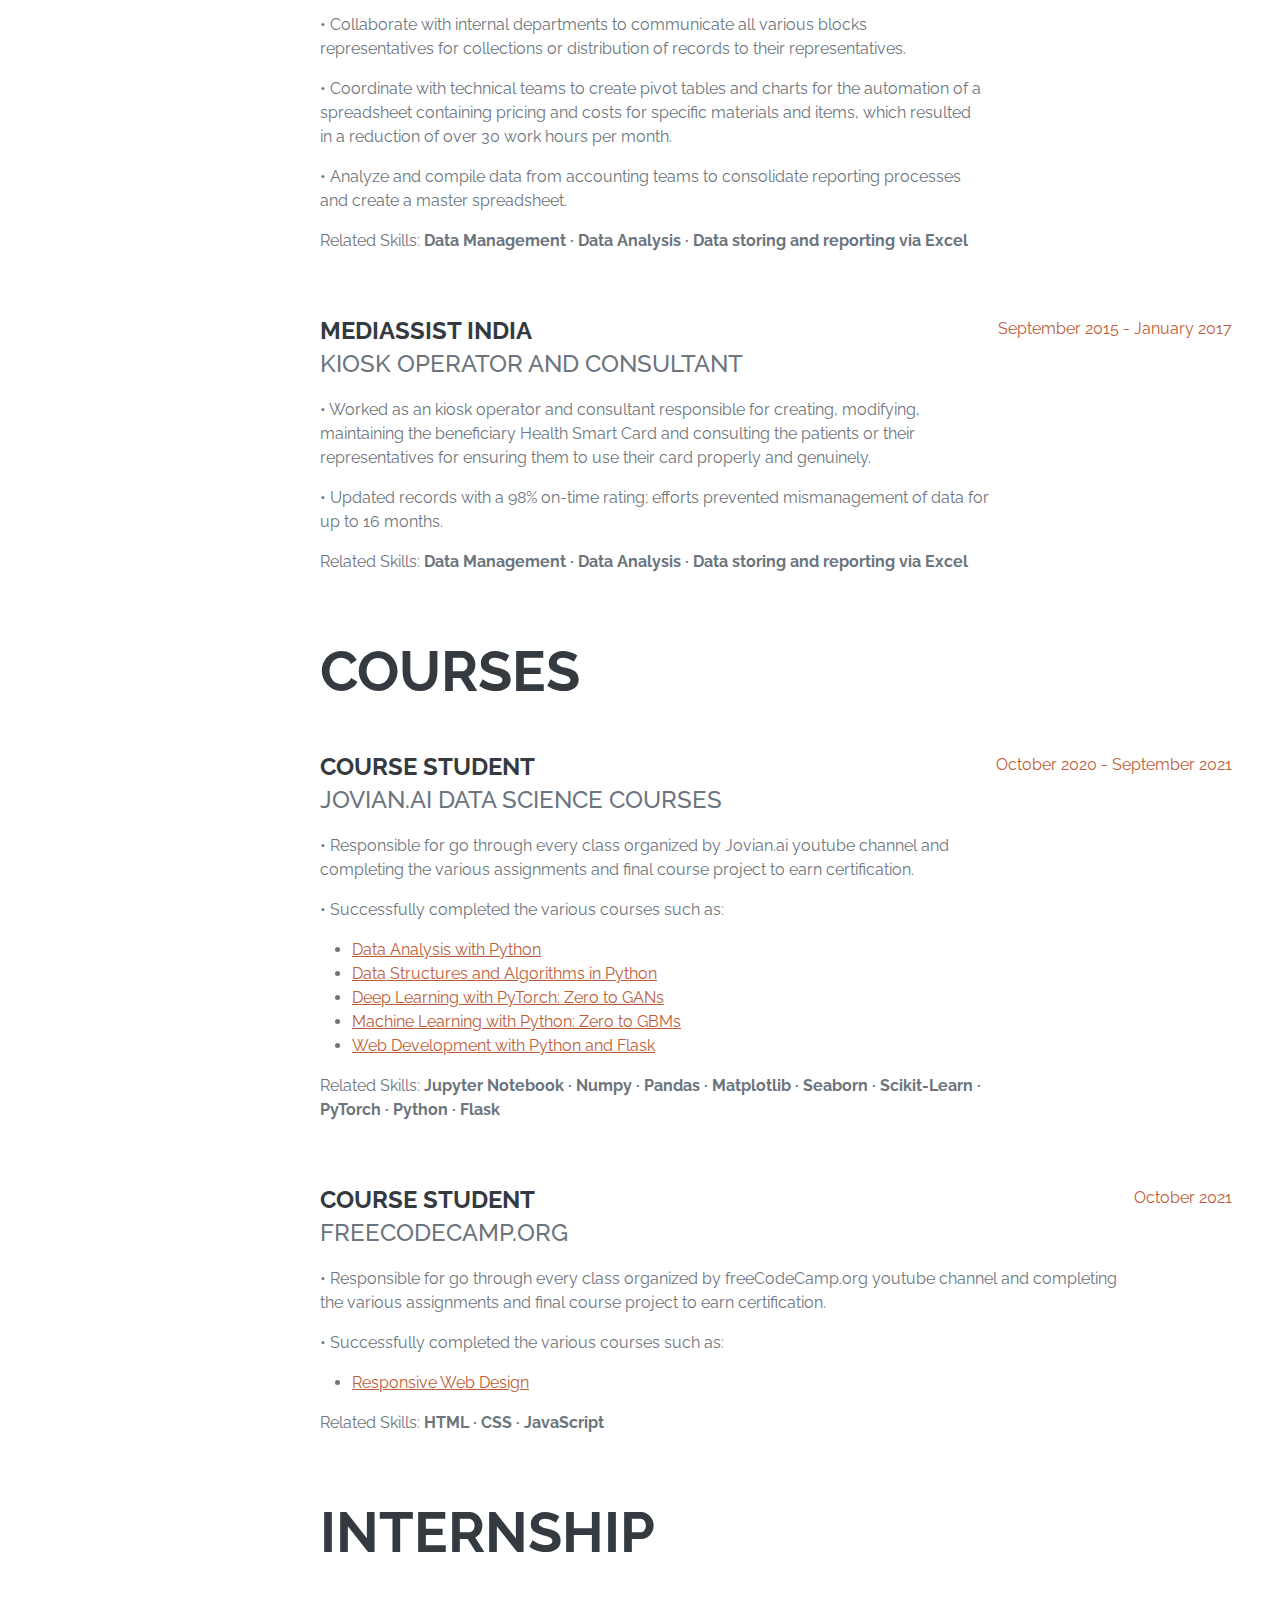
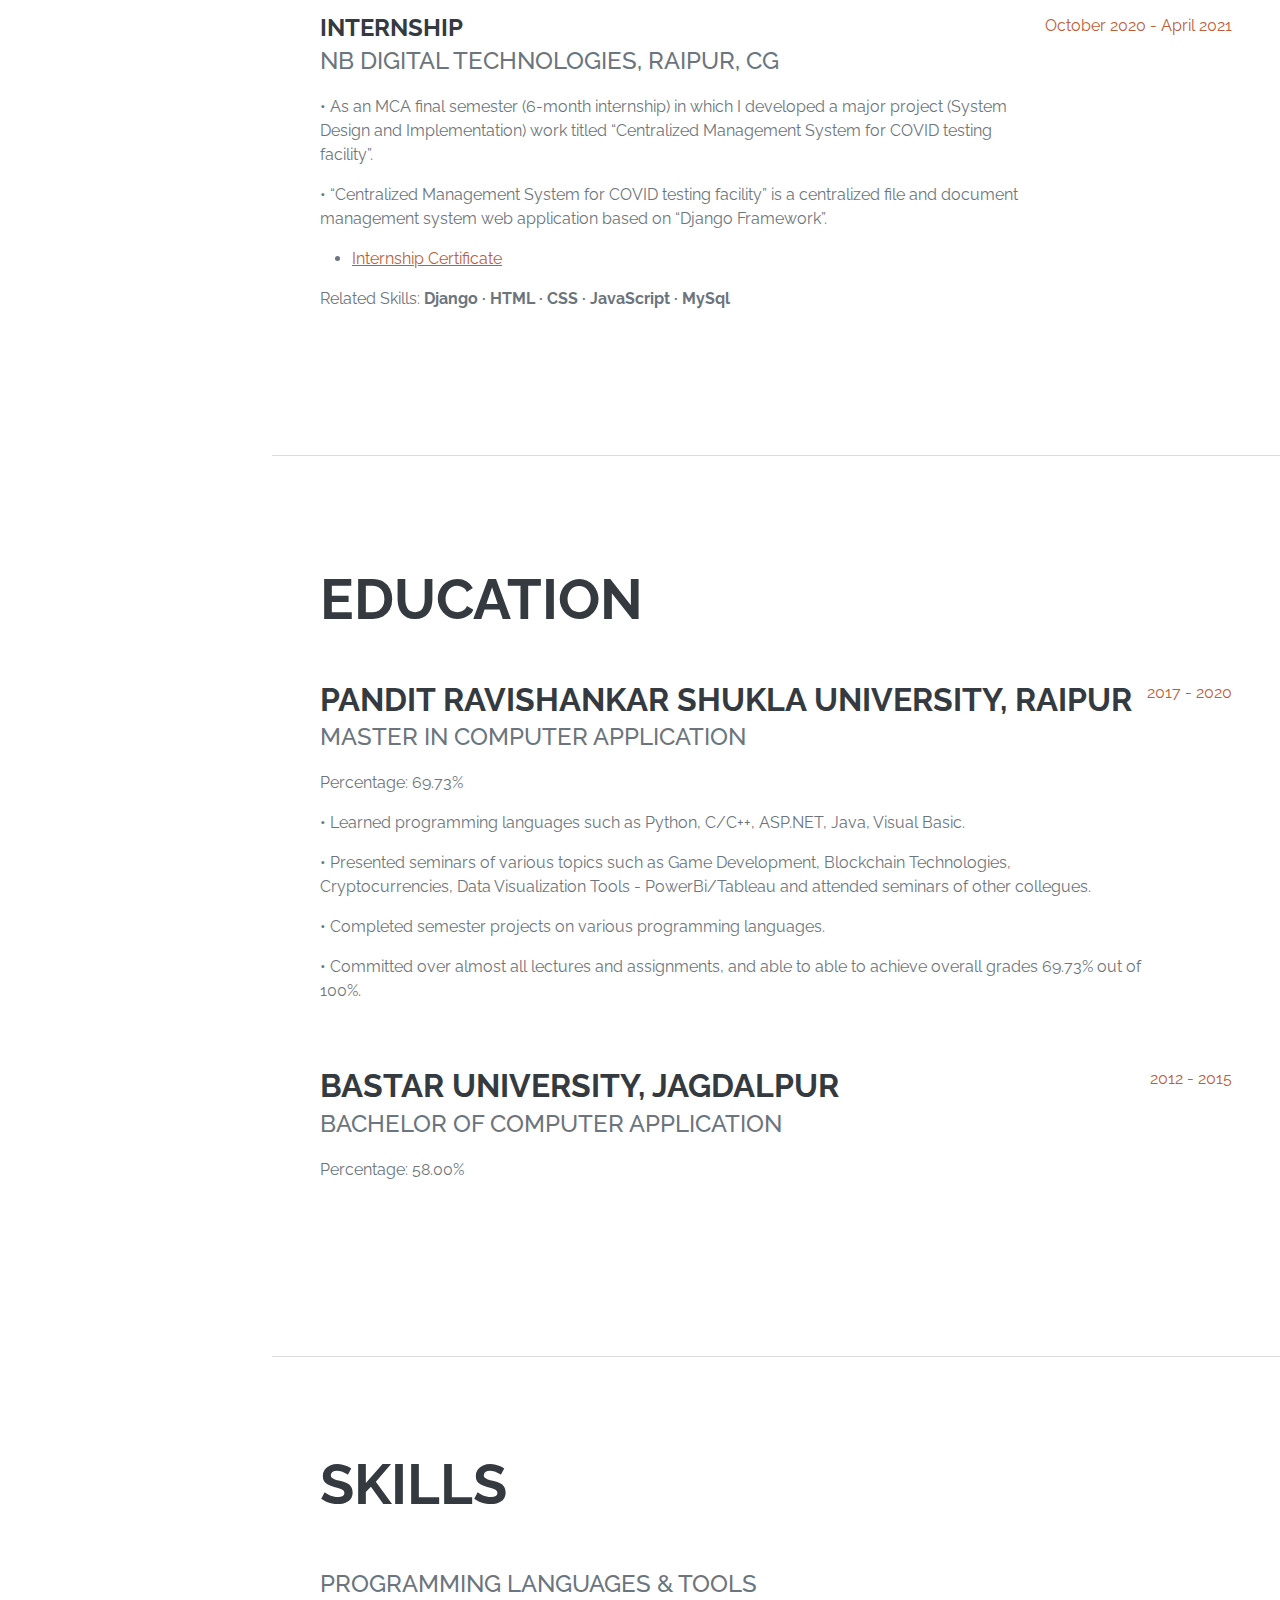
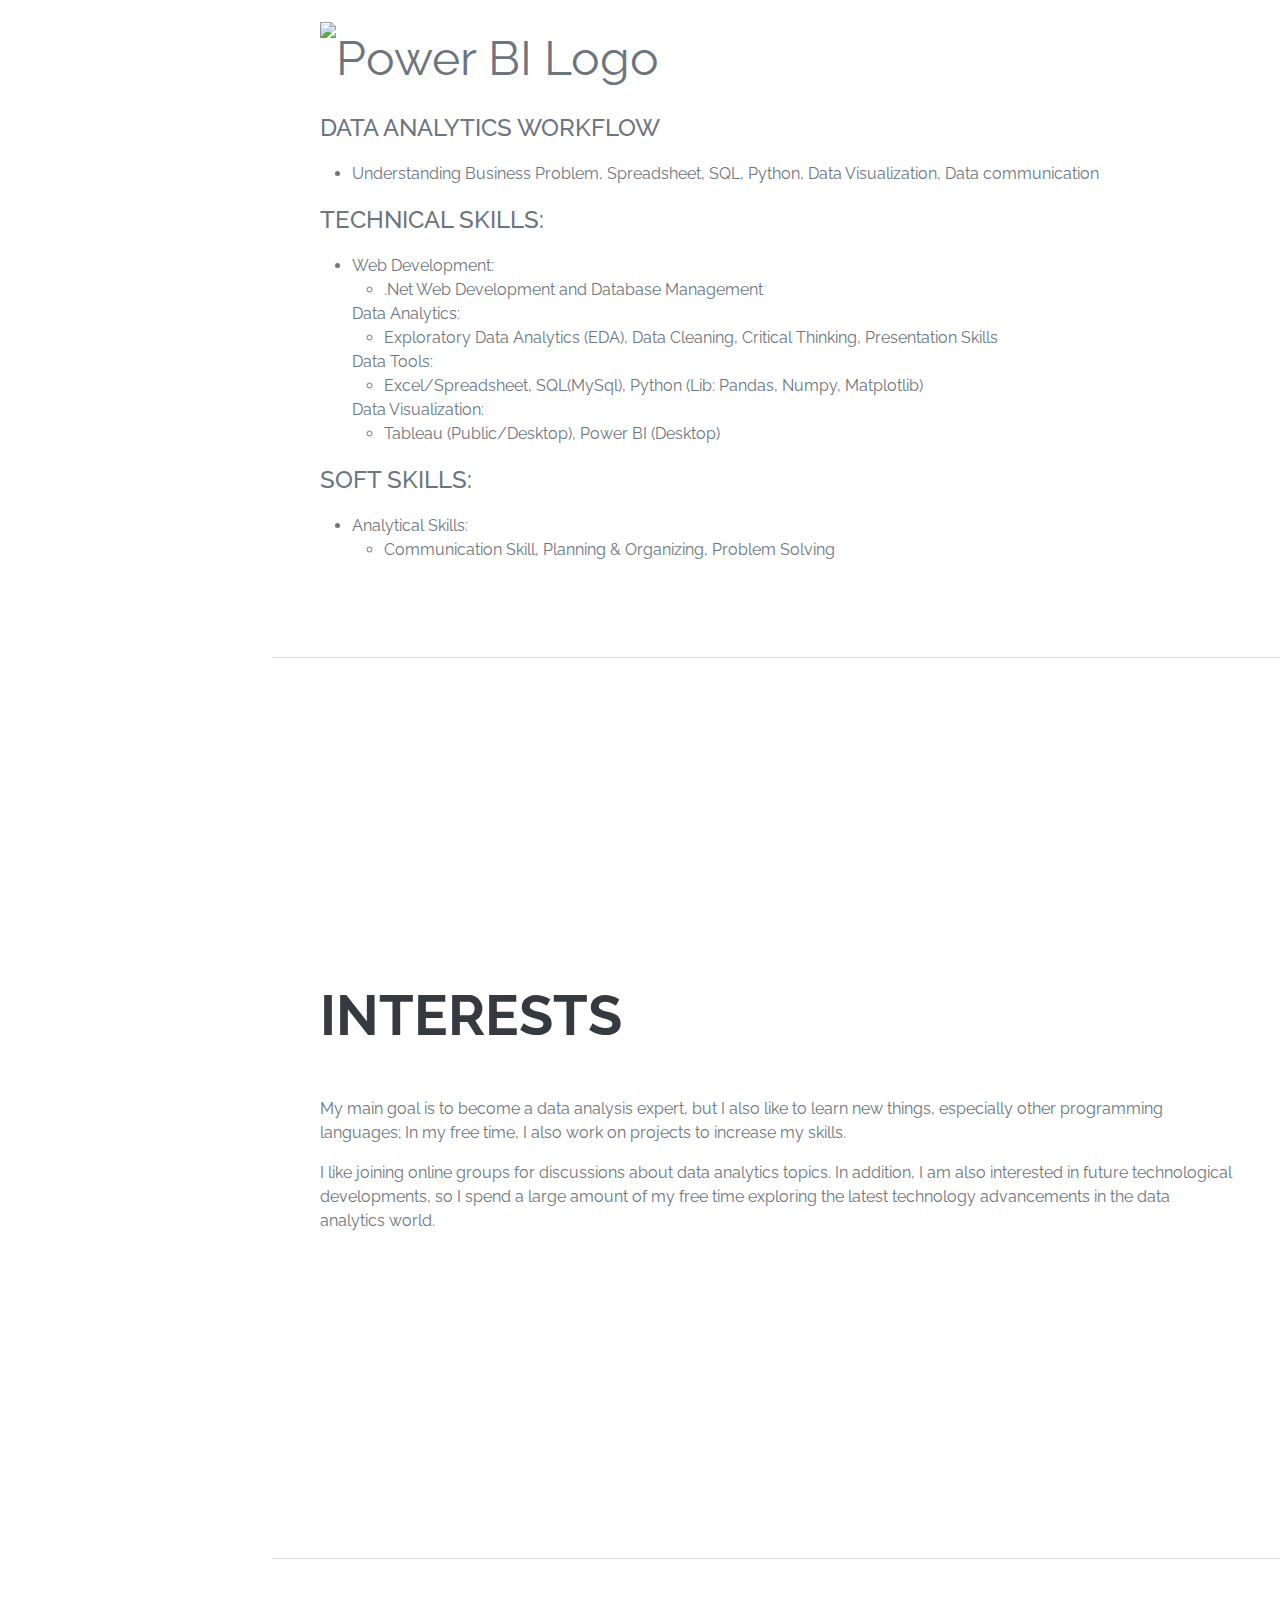
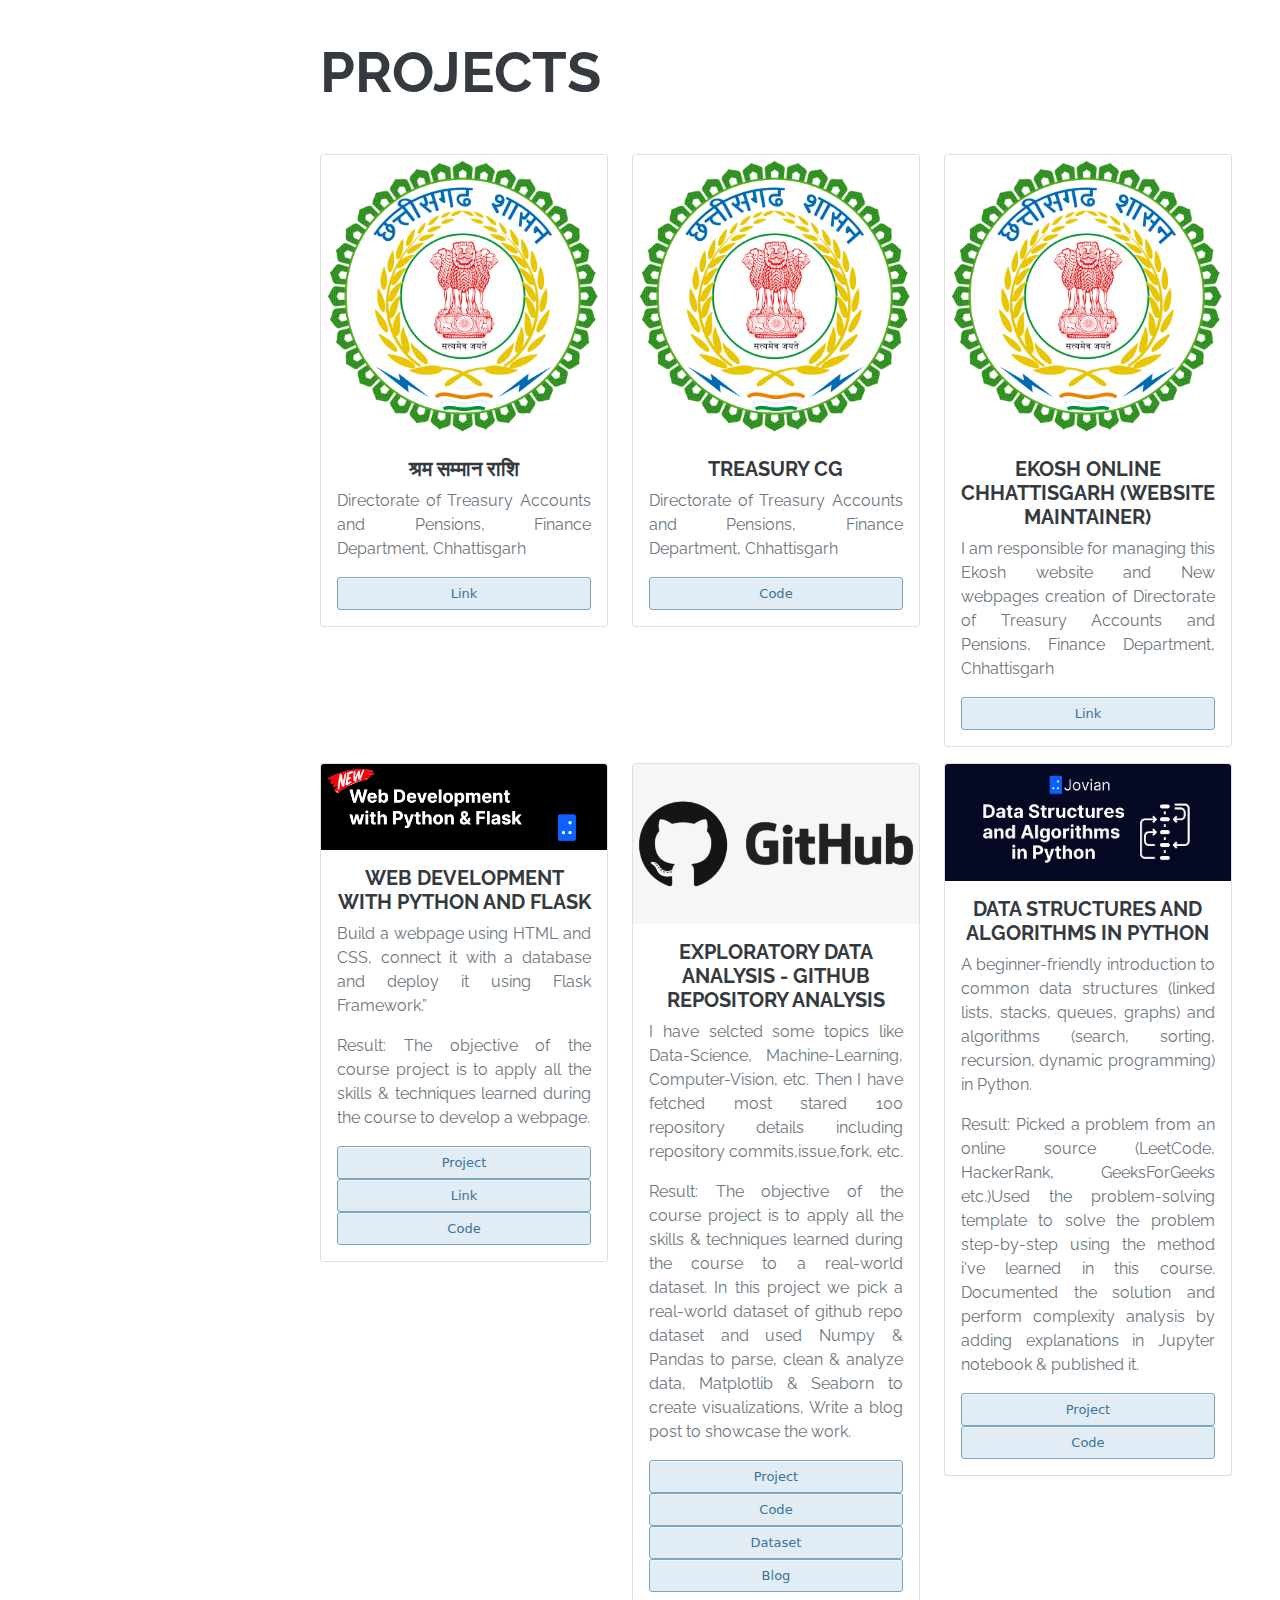
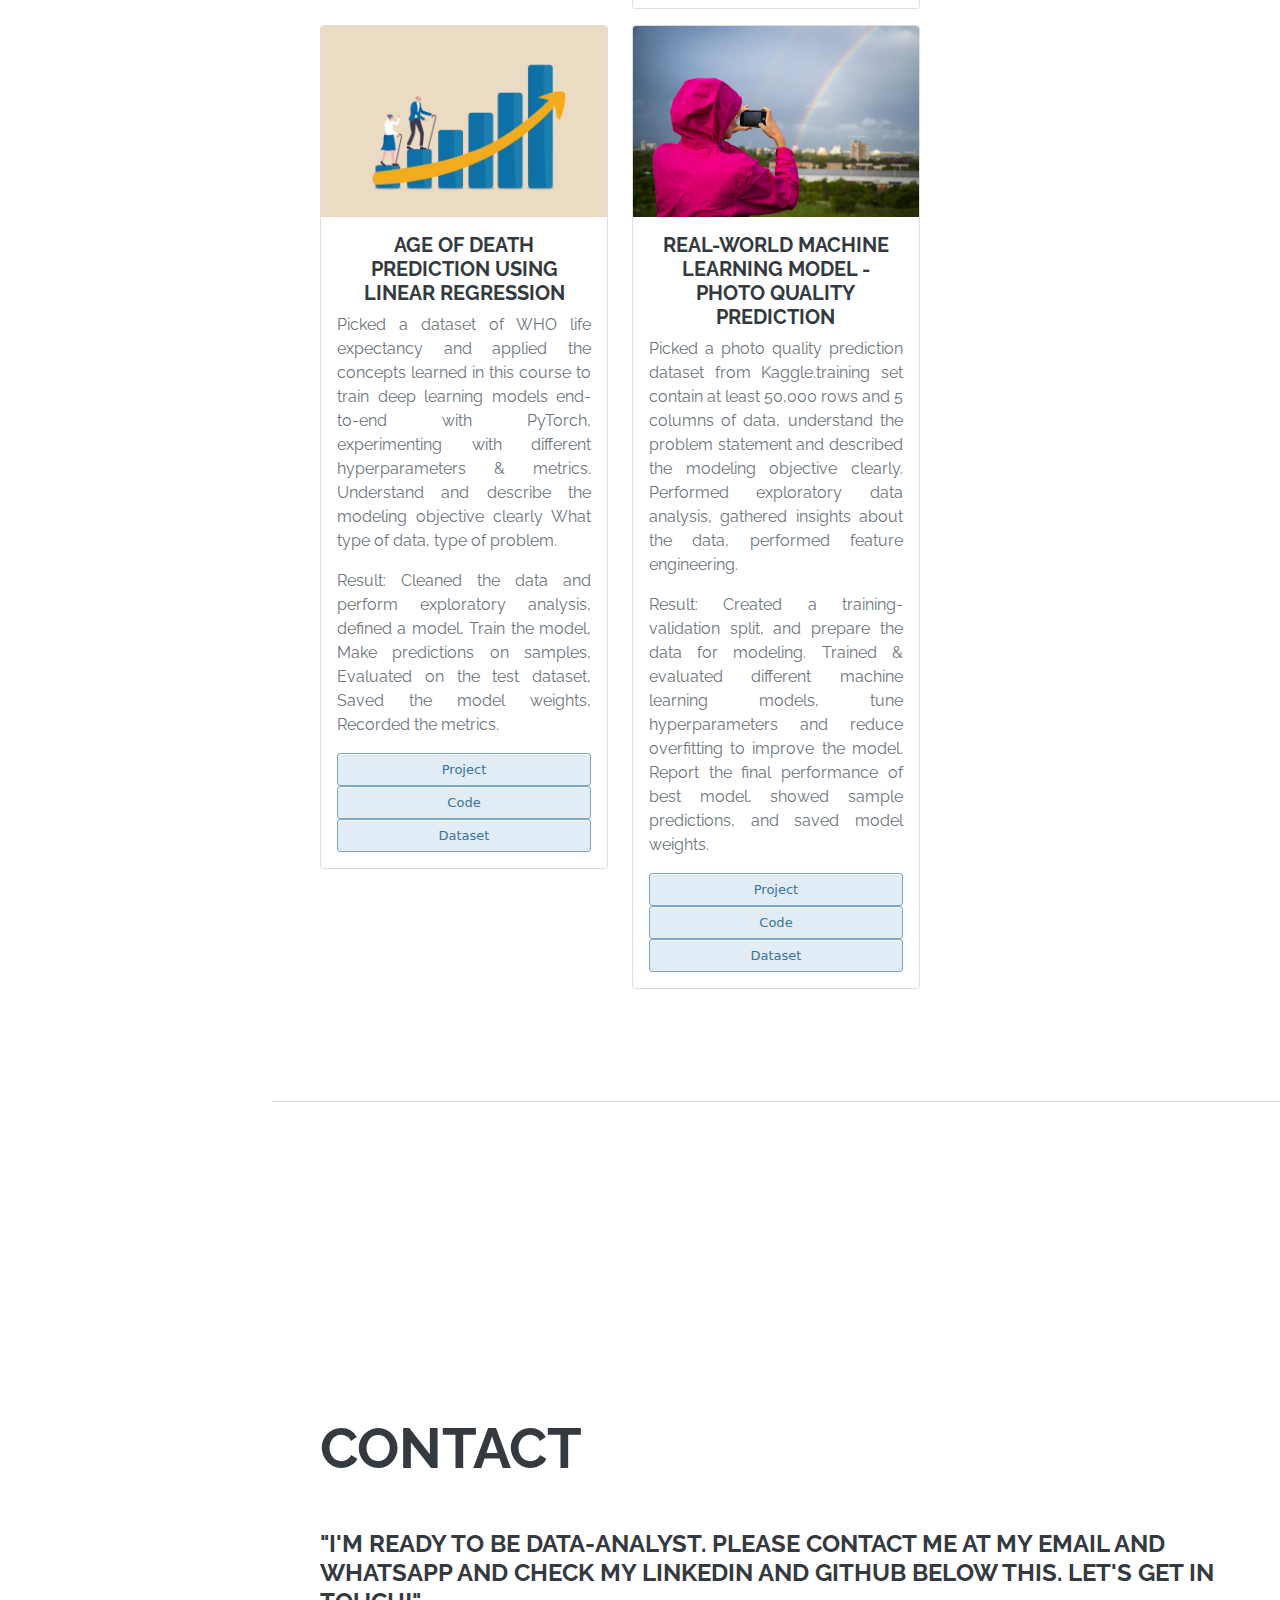
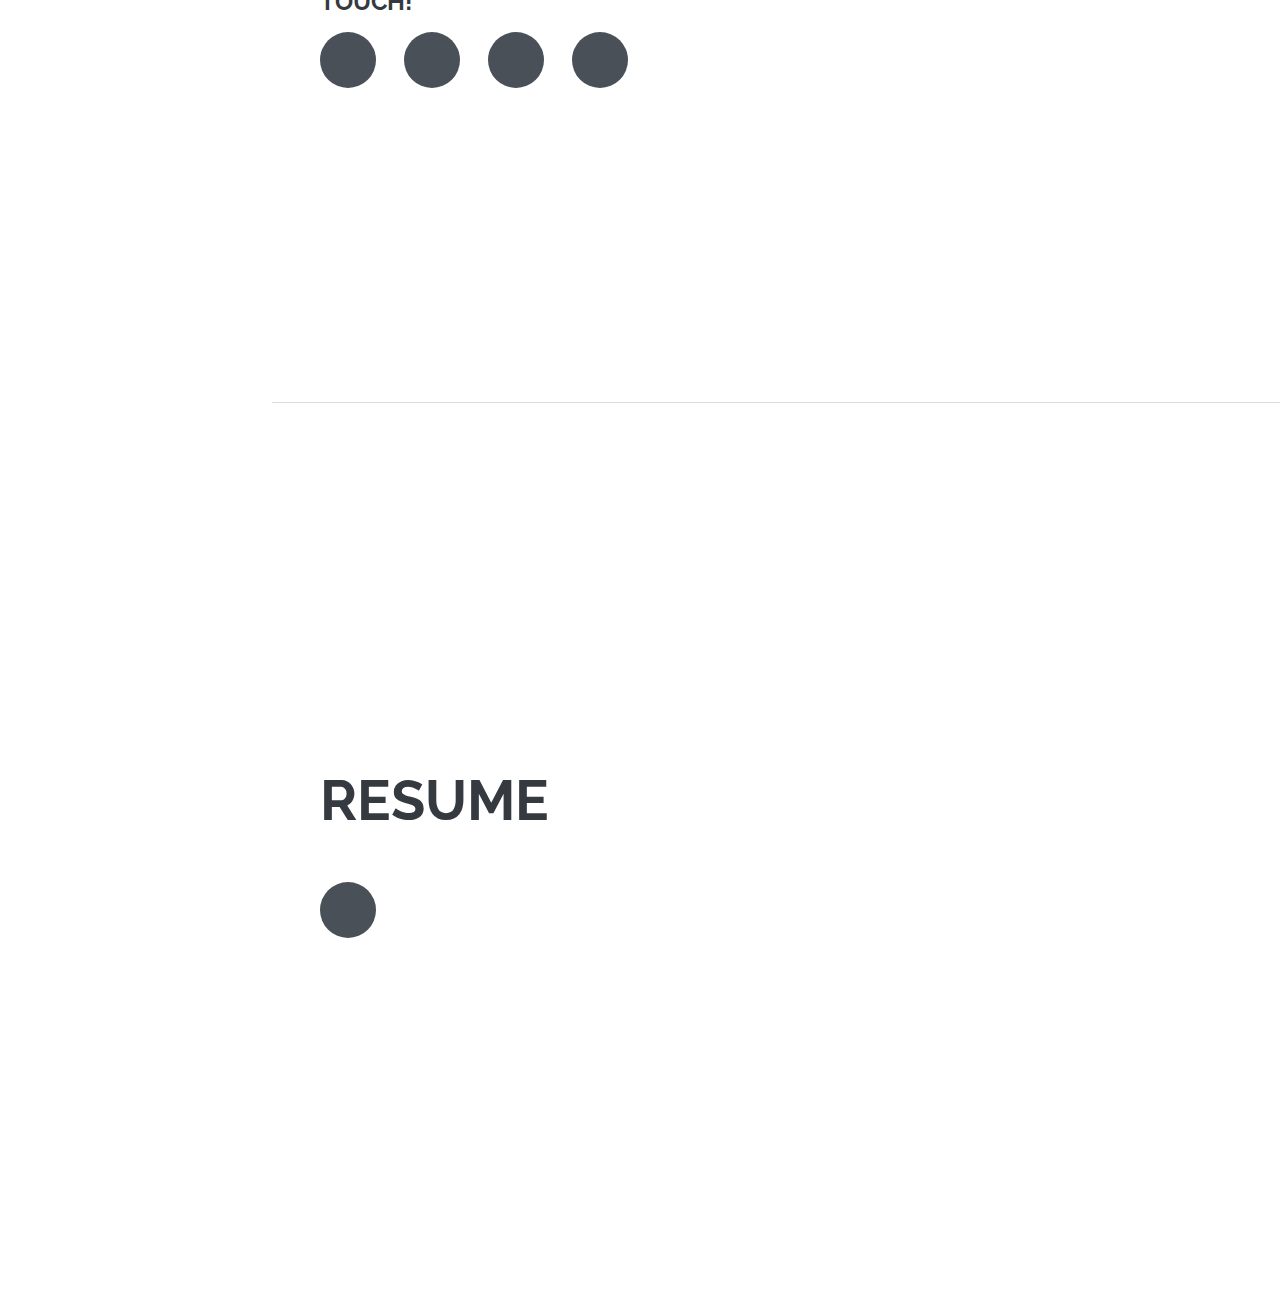
==== commit d6e41303: "changes" ====
--- a/index.html
+++ b/index.html
@@ -365,8 +365,8 @@
                                 <h5 class="card-title" style="text-align:center;">Treasury CG</h5>
                                 <p class="card-text" style="text-align:justify">Directorate of Treasury Accounts and
                                     Pensions, Finance Department, Chhattisgarh</p>
-                                <a target="_blank" rel="noopener noreferrer" href="/TreasuryCG/home.html"
-                                    class="button-8" role="button">Link</a>
+                                <a target="_blank" rel="noopener noreferrer" href="https://github.com/sahilsao/TreasuryCG" class="button-8"
+                                    role="button">Code</a>
                             </div>
                         </div>
                     </div>
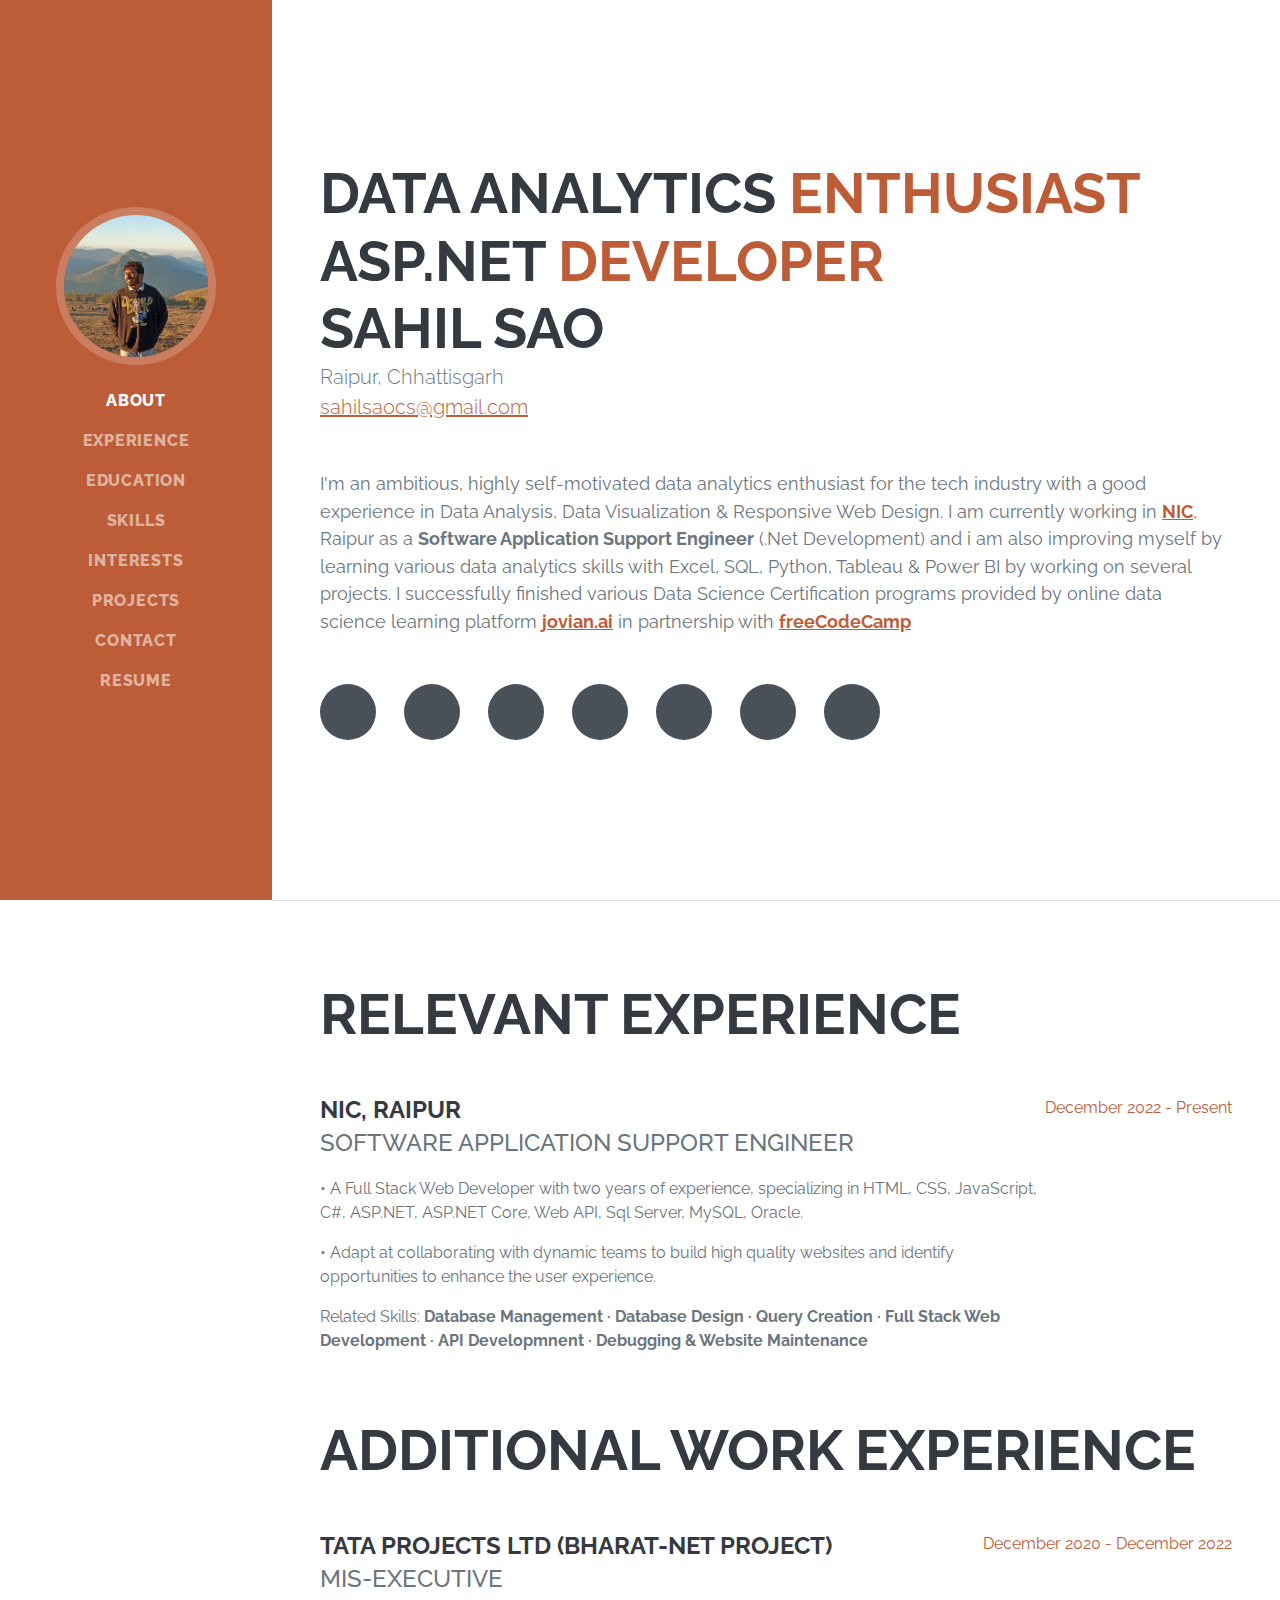
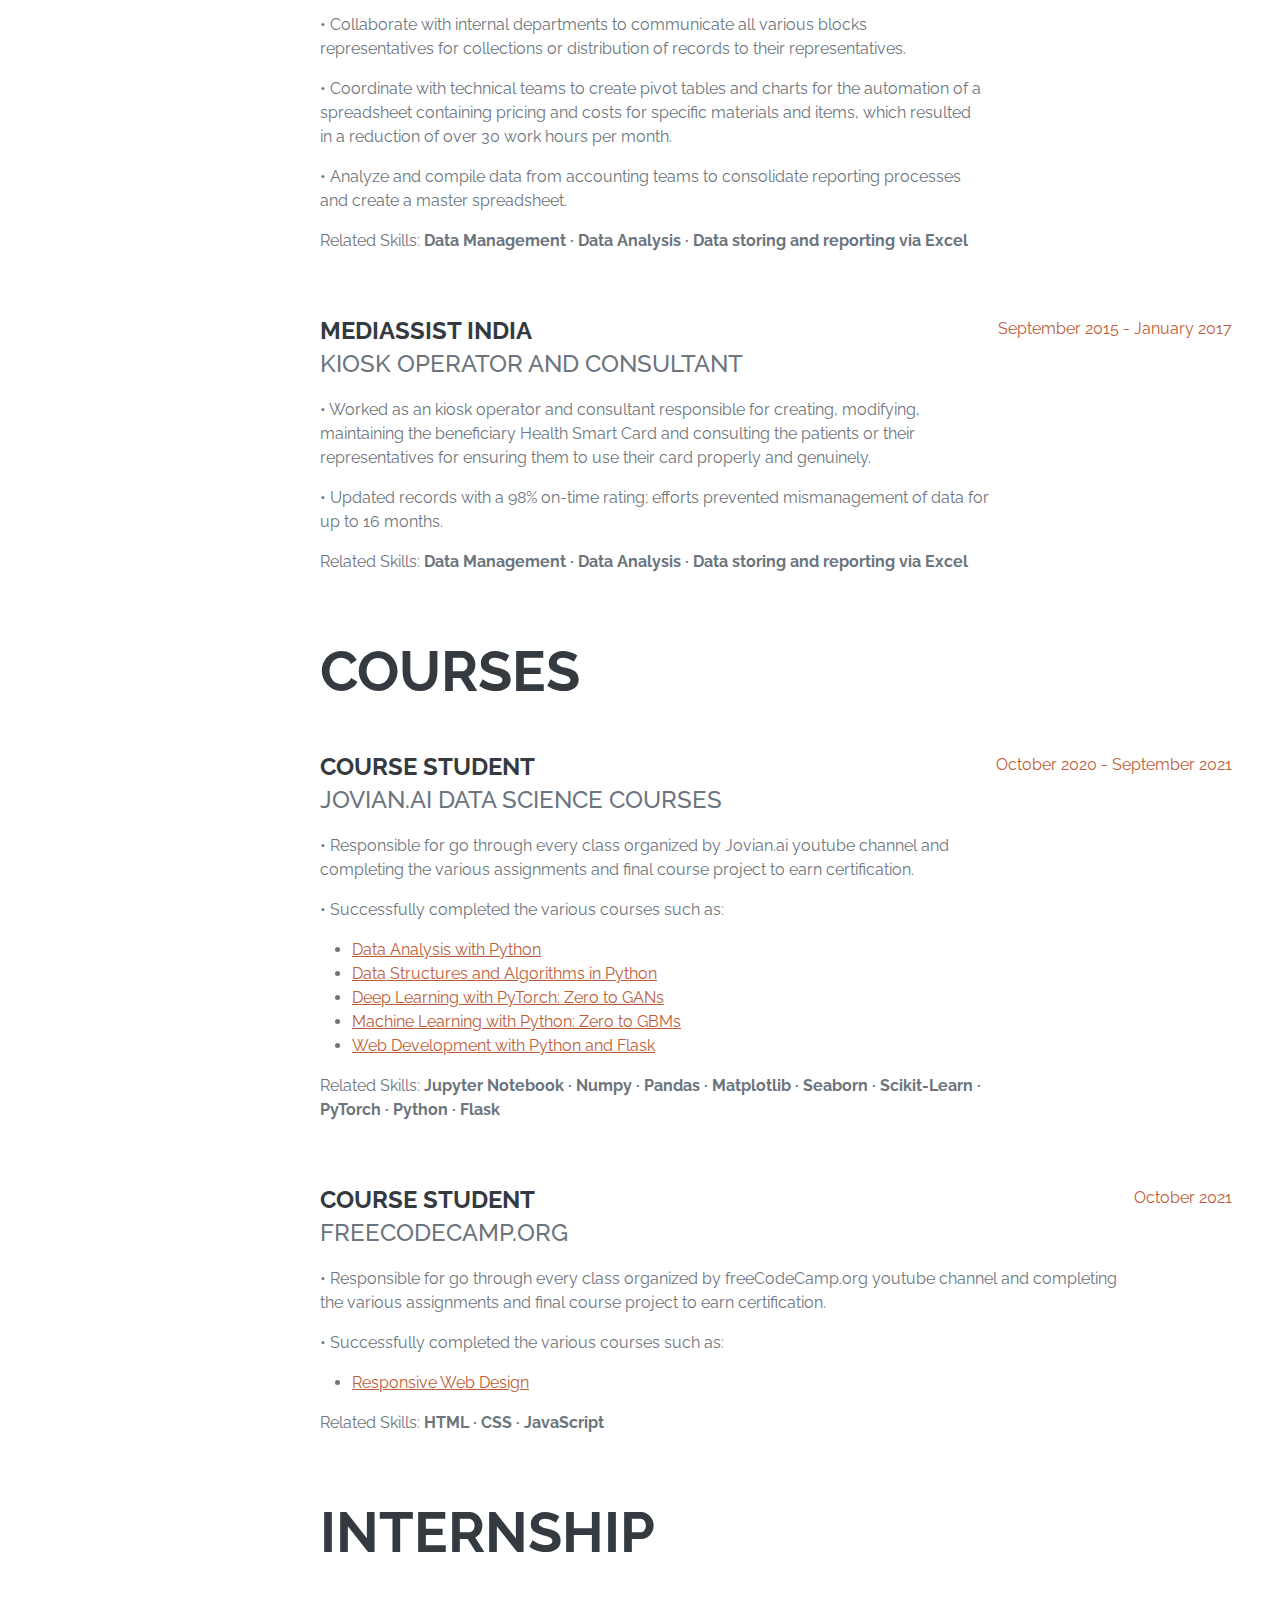
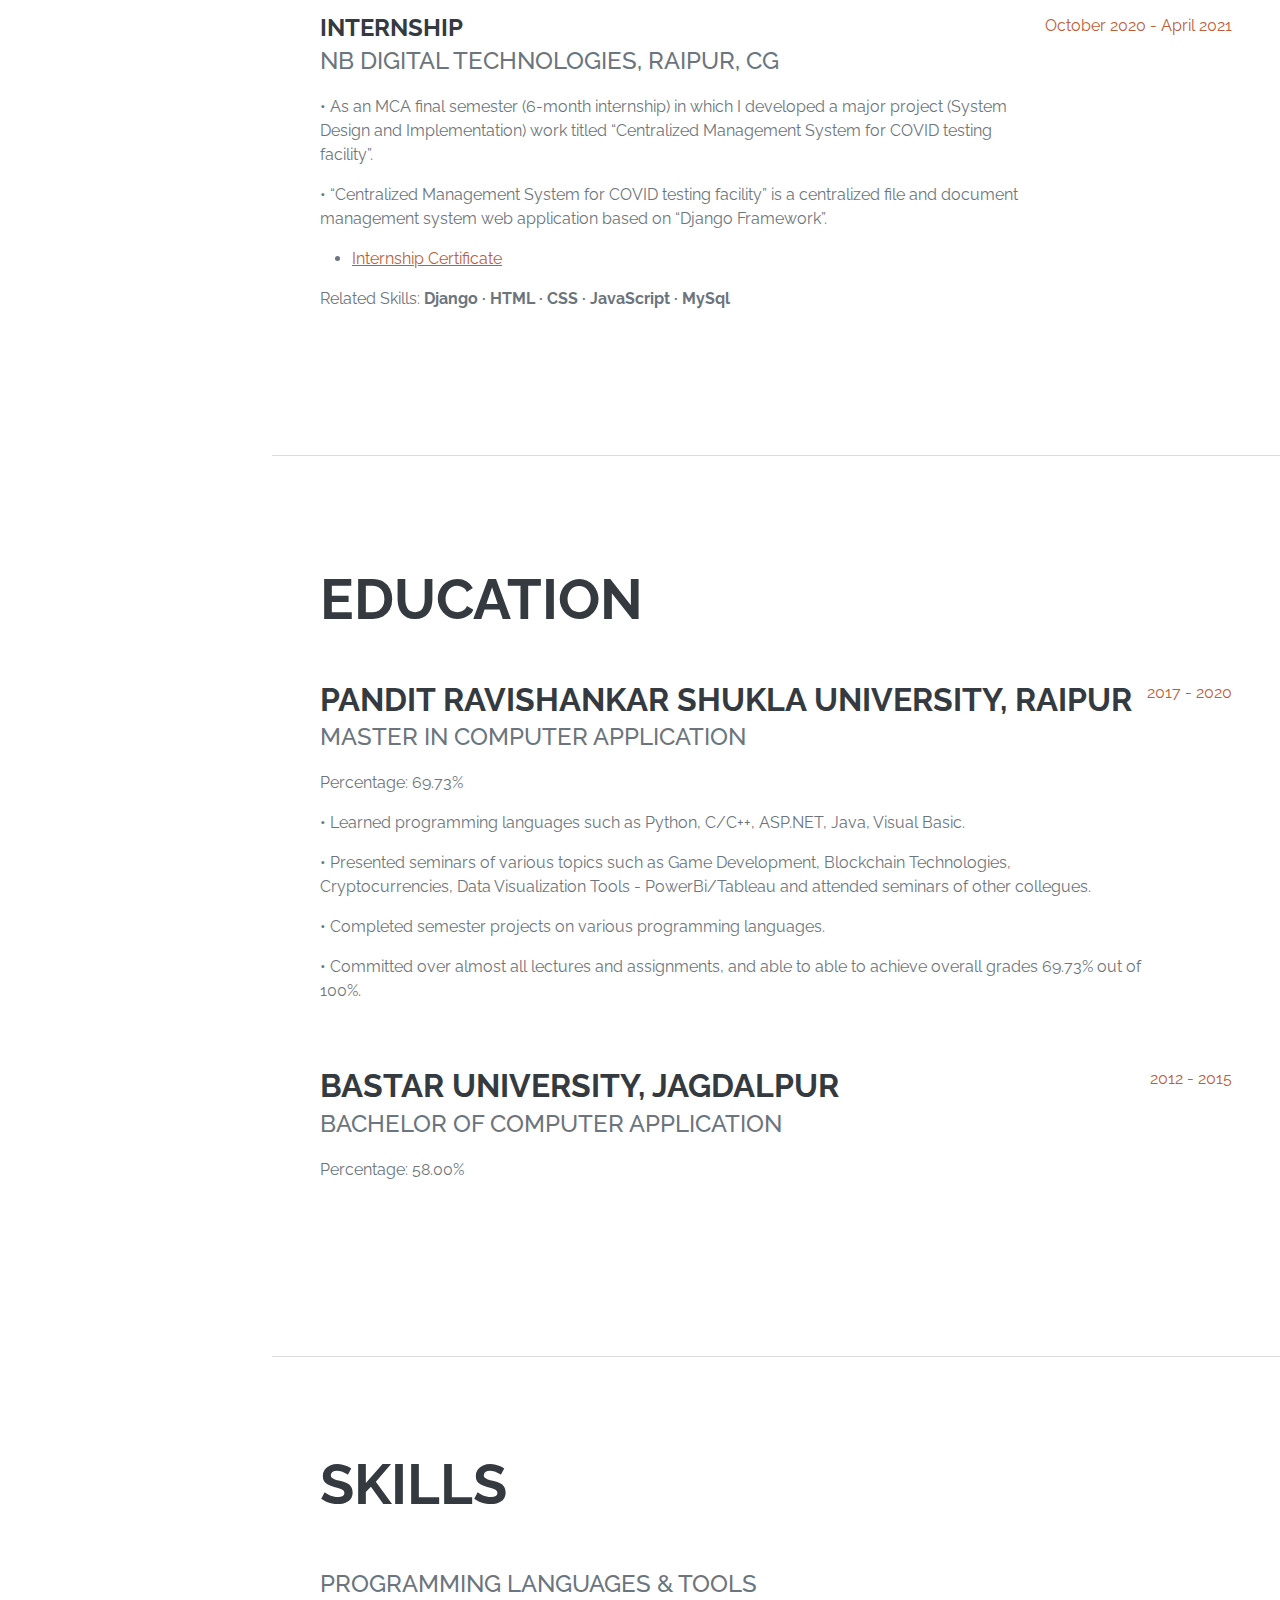
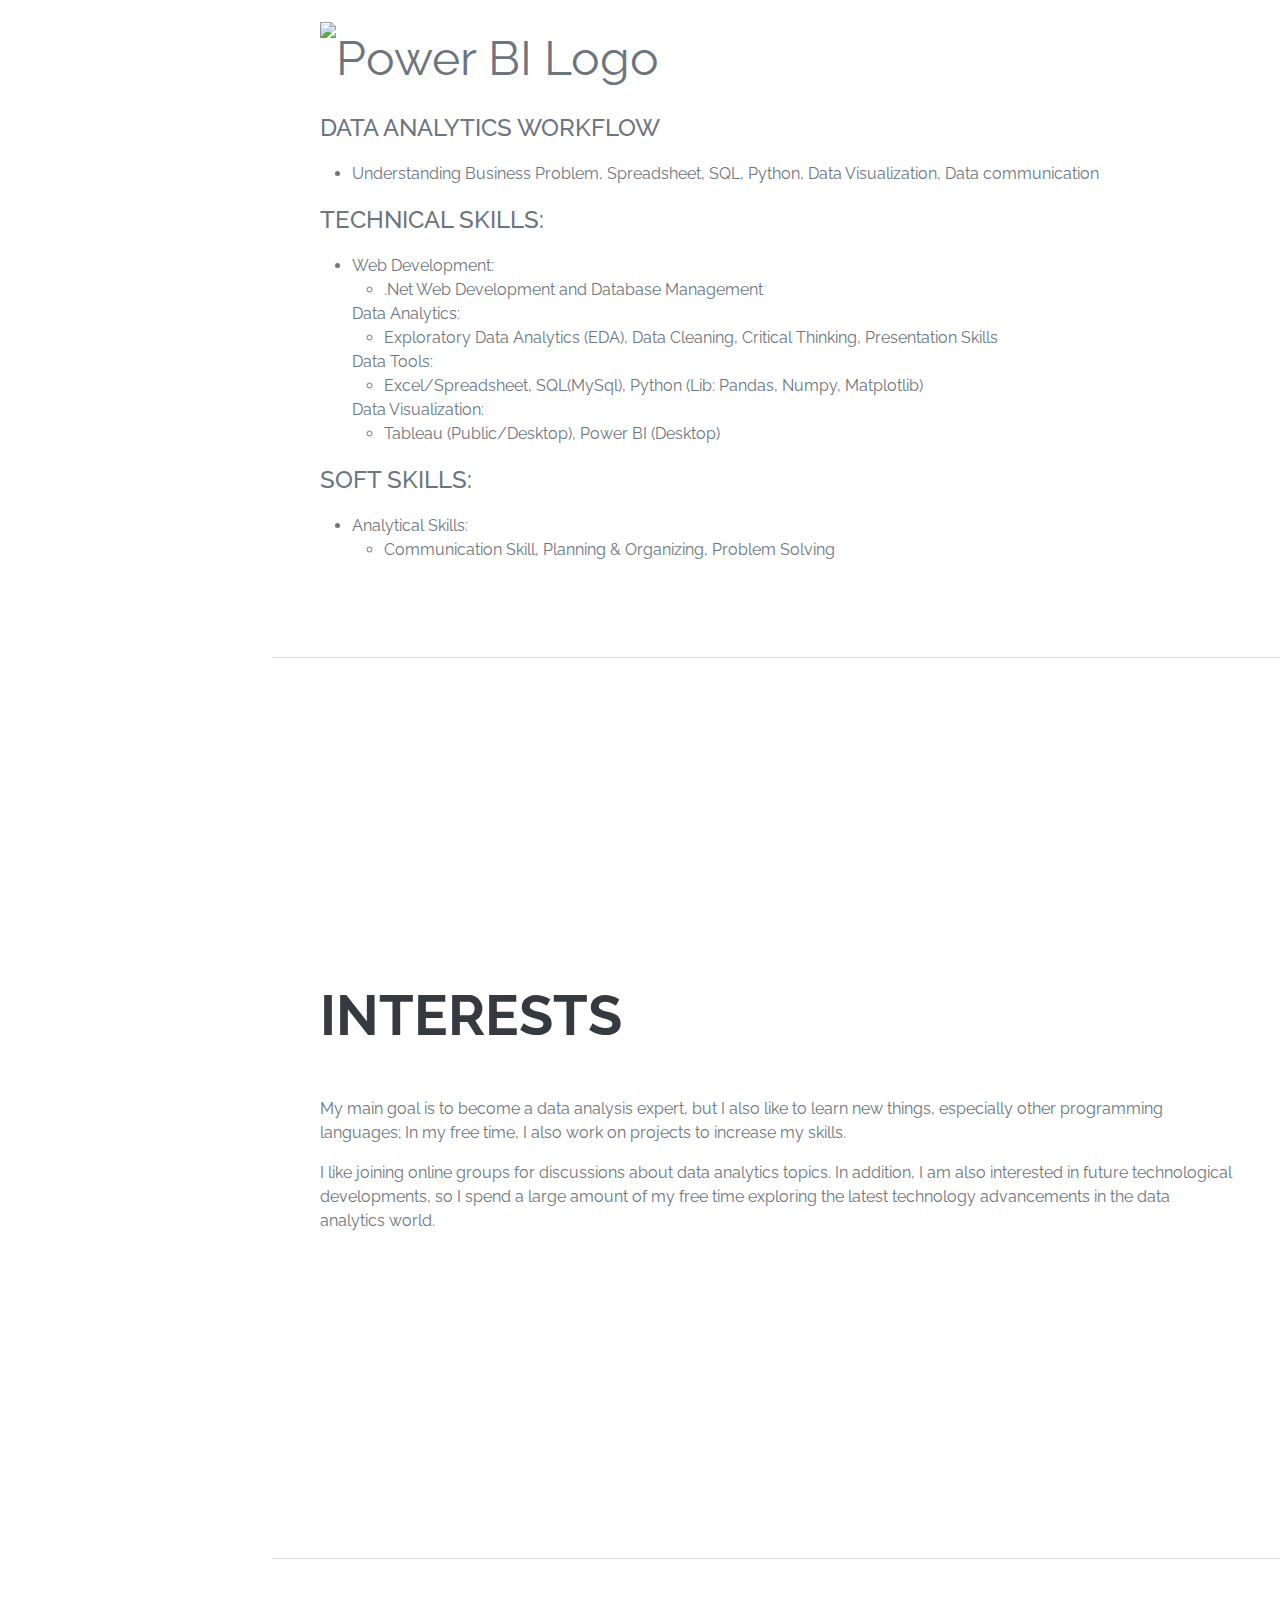
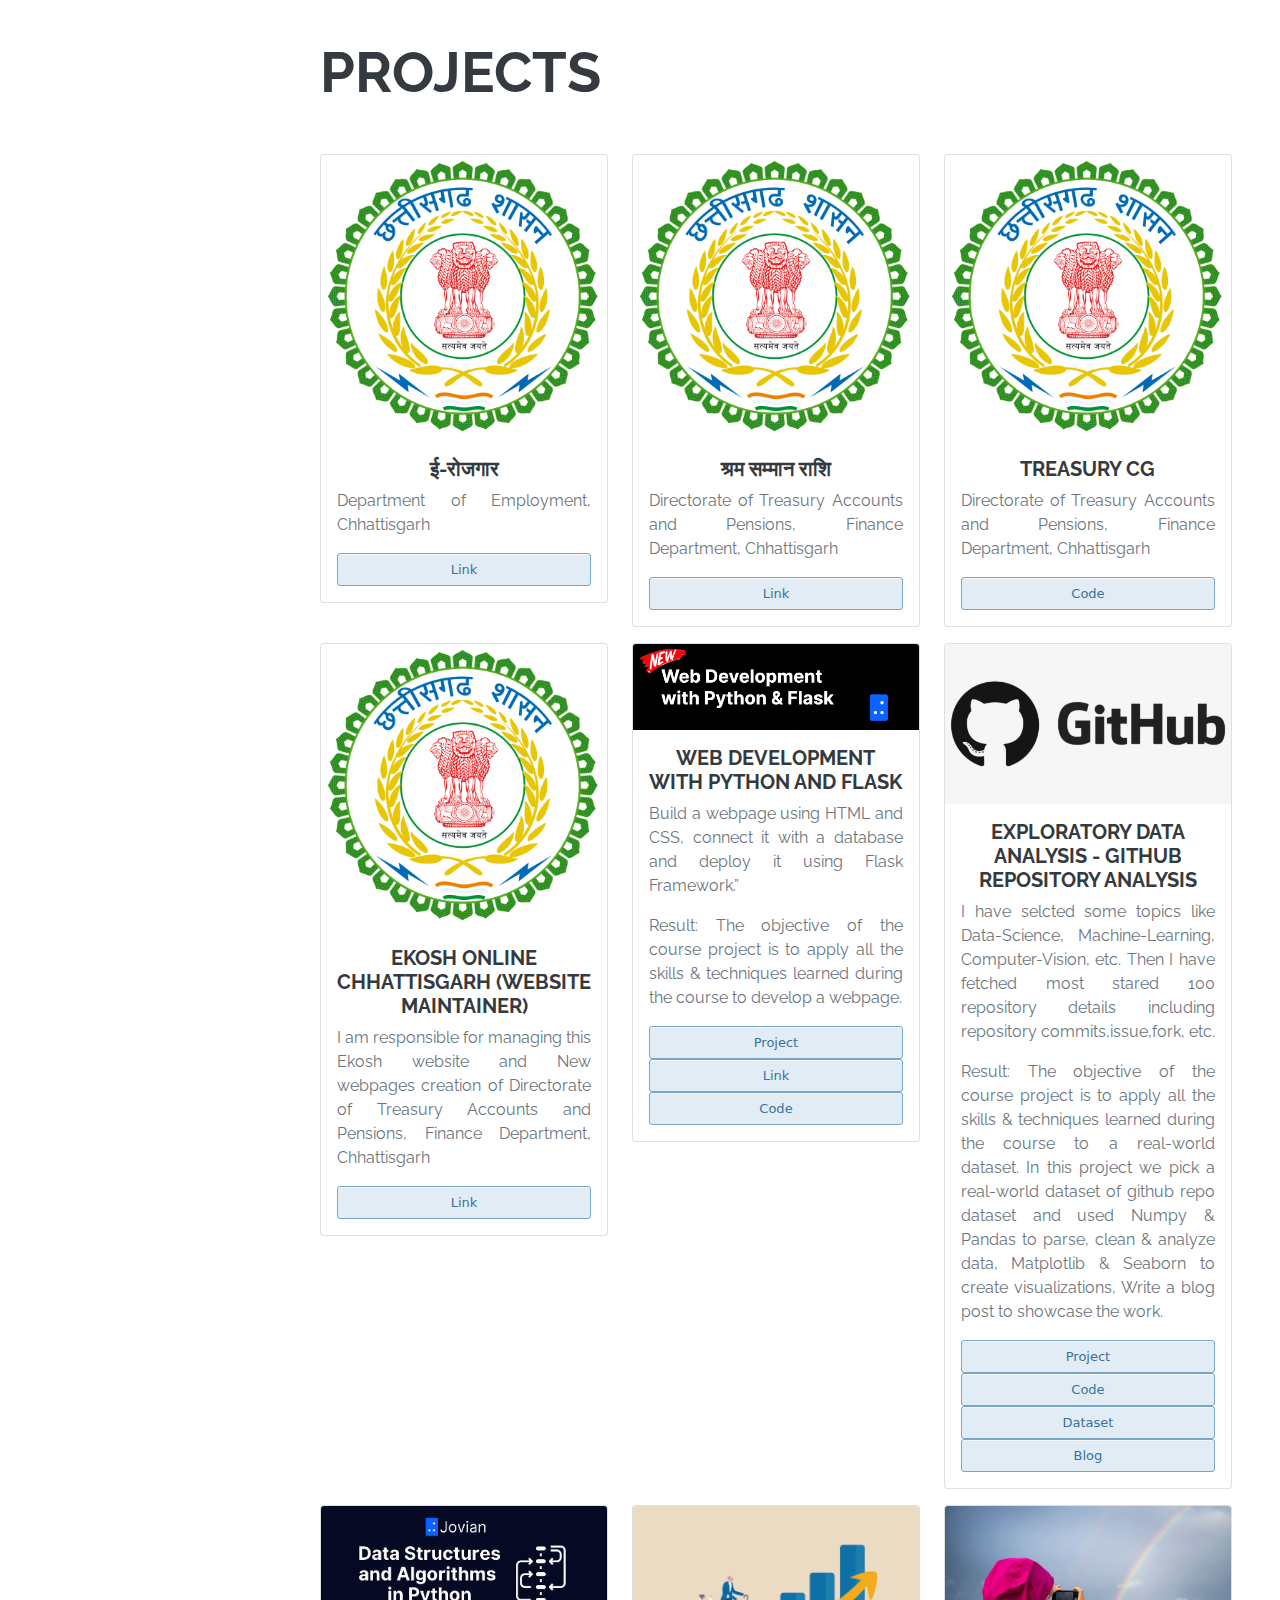
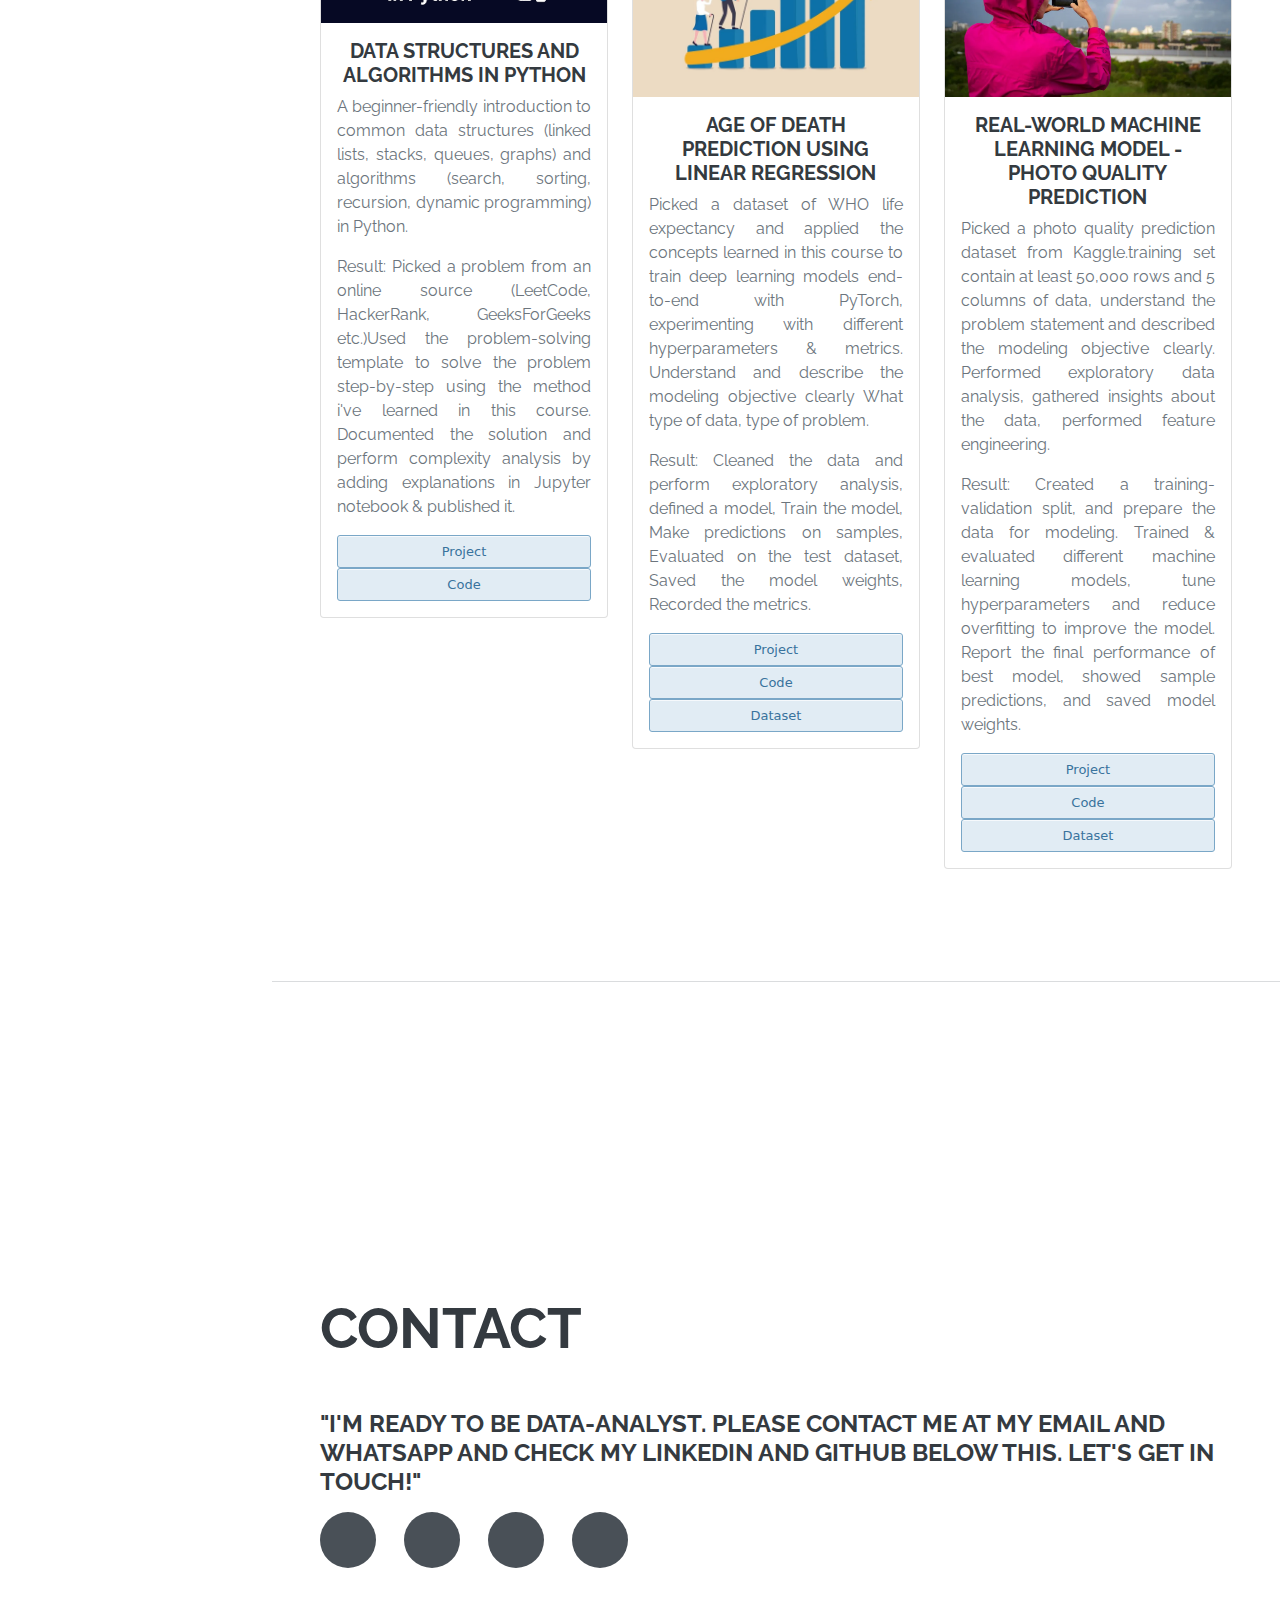
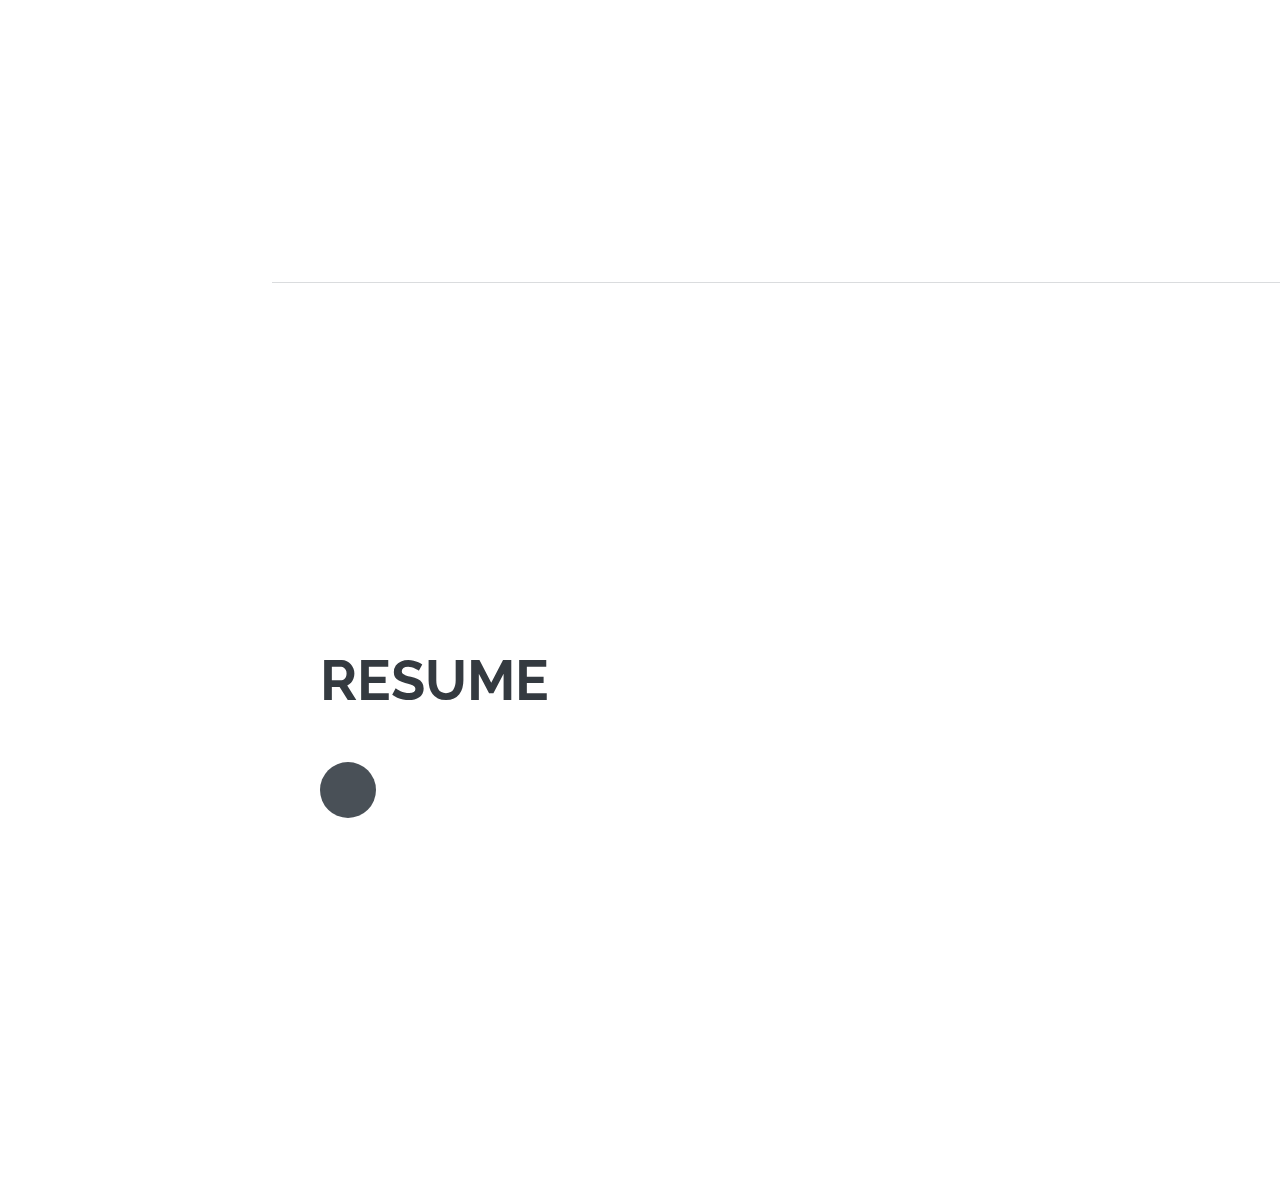
==== commit 5654e038: "changes" ====
--- a/index.html
+++ b/index.html
@@ -349,6 +349,18 @@
                         <div class="card m-auto" style="width: 18rem;">
                             <img src="assets/img/Coat_of_arms_of_Chhattisgarh.png" class="card-img-top" alt="github">
                             <div class="card-body">
+                                <h5 class="card-title" style="text-align:center;">ई-रोजगार</h5>
+                                <p class="card-text" style="text-align:justify">Department of Employment, Chhattisgarh</p>
+                                <a target="_blank" rel="noopener noreferrer"
+                                    href="https://erojgar.cg.gov.in/" class="button-8"
+                                    role="button">Link</a>
+                            </div>
+                        </div>
+                    </div>
+                    <div class="col-lg-4 mb-3">
+                        <div class="card m-auto" style="width: 18rem;">
+                            <img src="assets/img/Coat_of_arms_of_Chhattisgarh.png" class="card-img-top" alt="github">
+                            <div class="card-body">
                                 <h5 class="card-title" style="text-align:center;">श्रम सम्मान राशि</h5>
                                 <p class="card-text" style="text-align:justify">Directorate of Treasury Accounts and
                                     Pensions, Finance Department, Chhattisgarh</p>
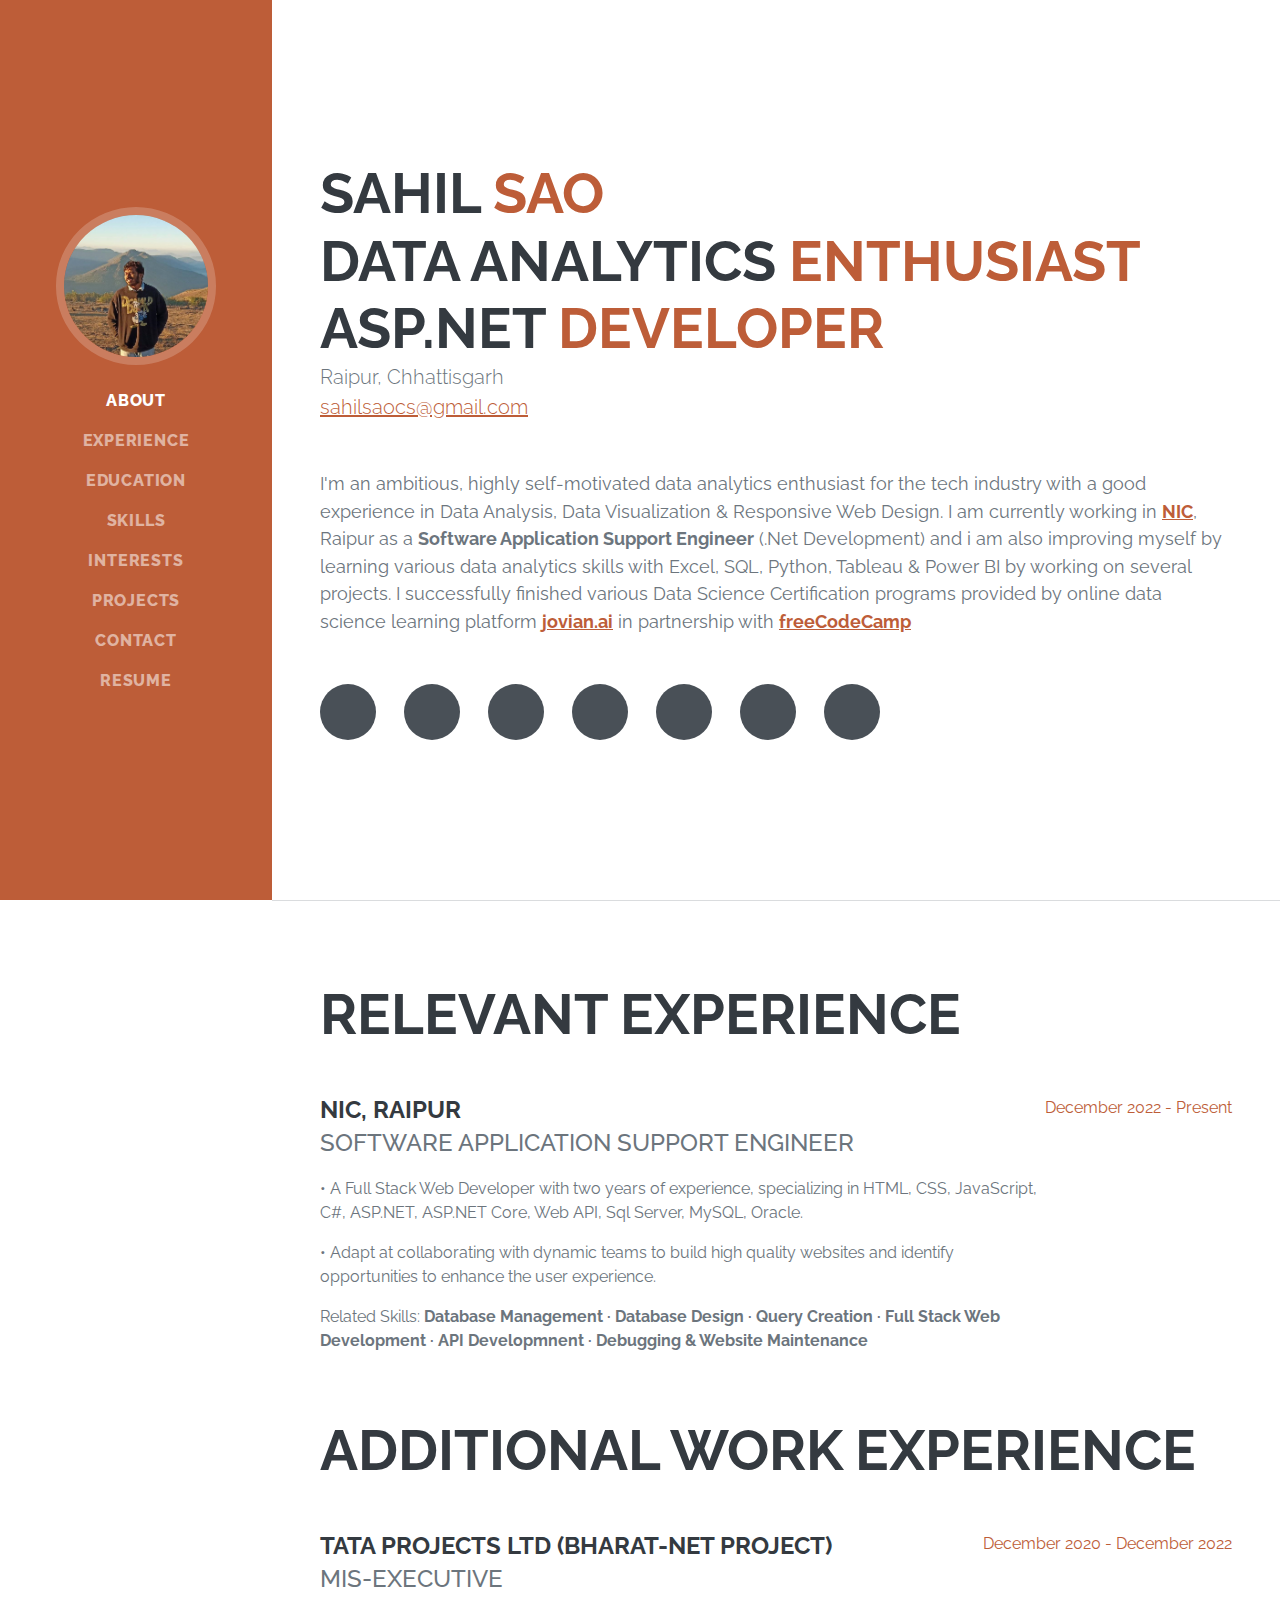
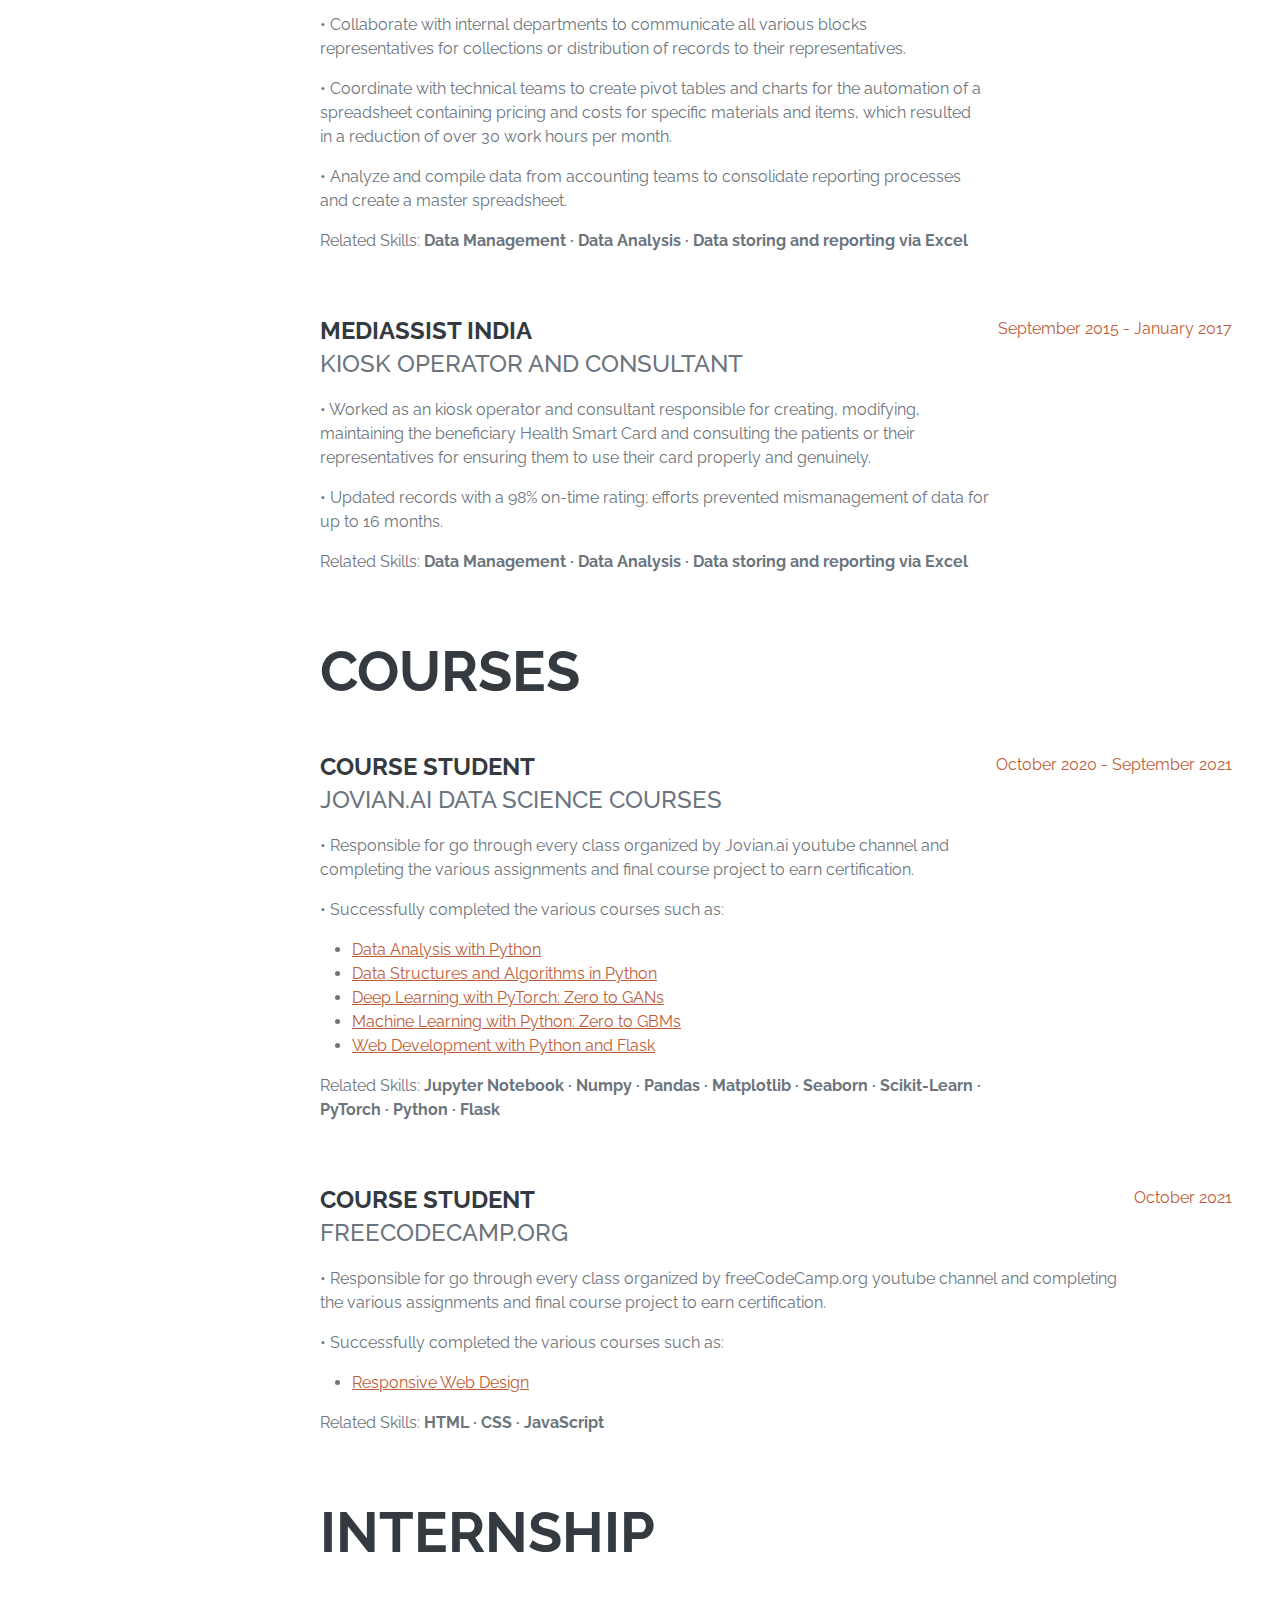
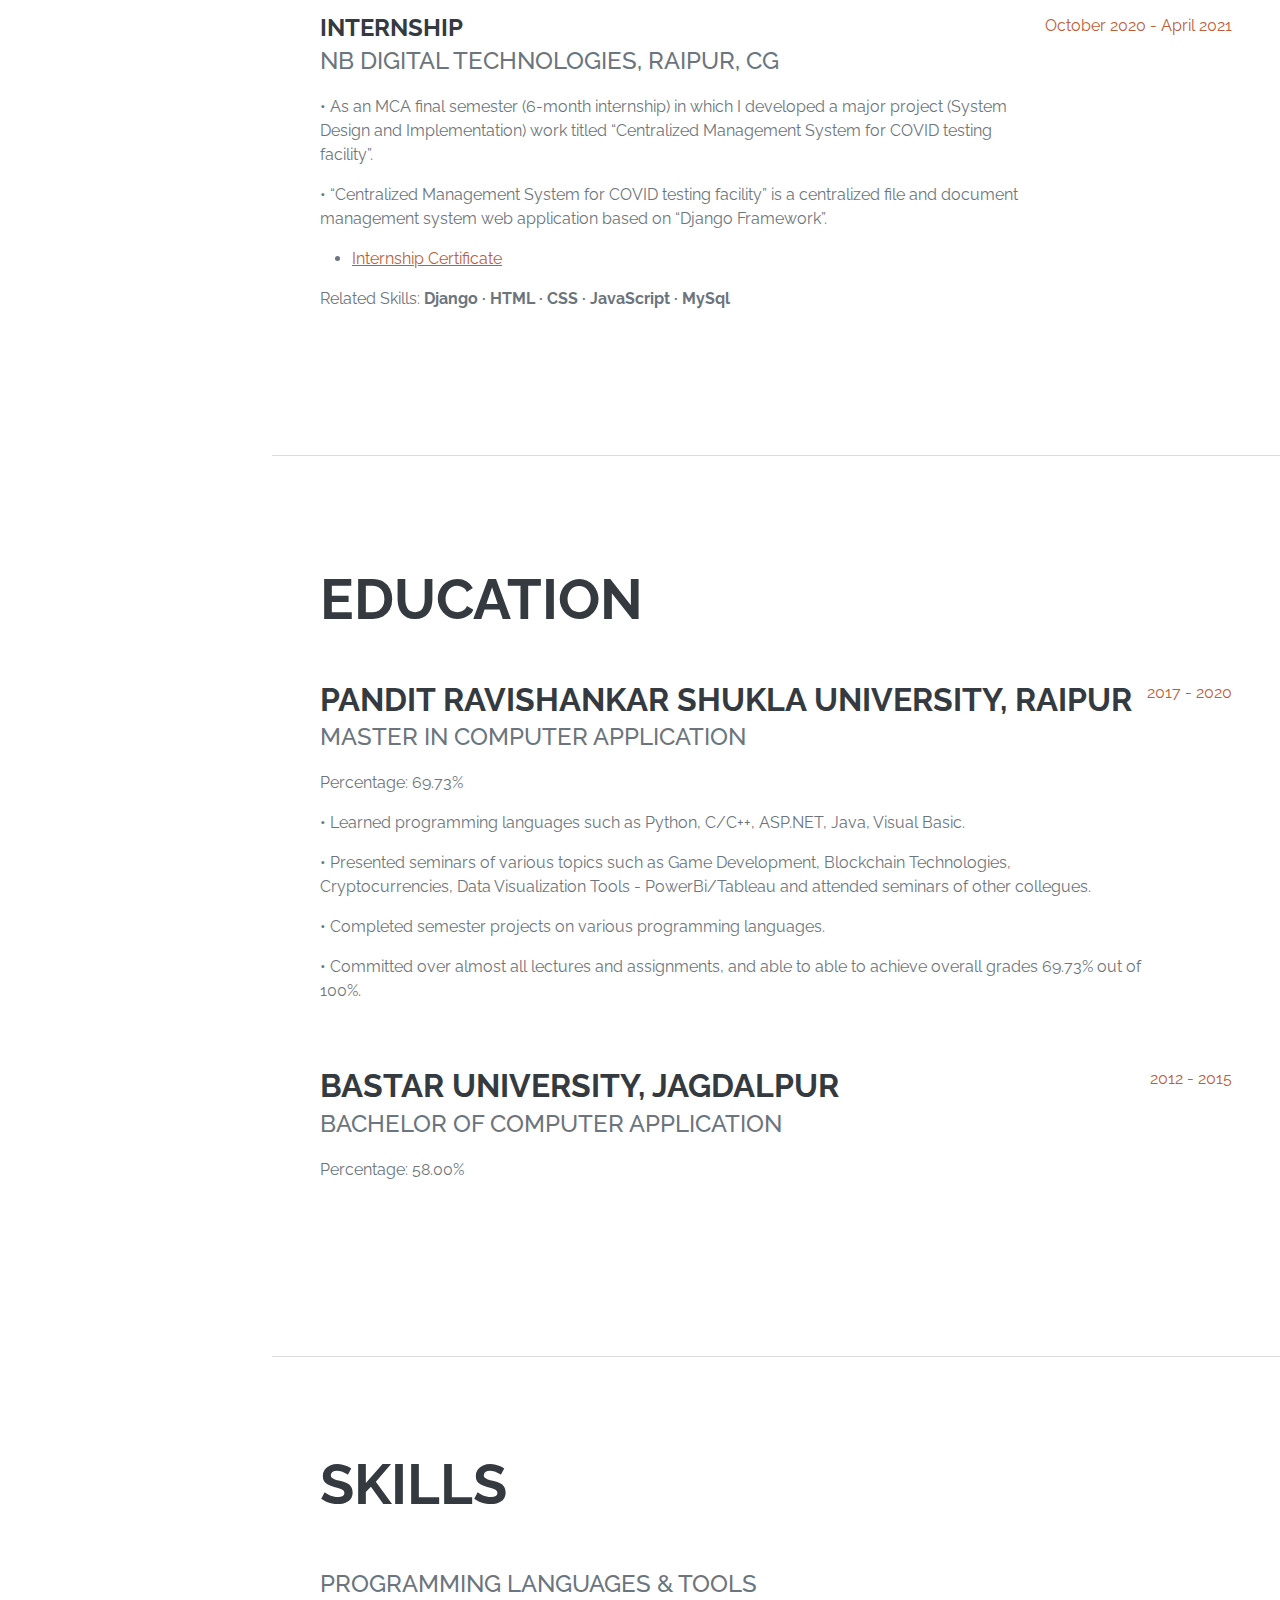
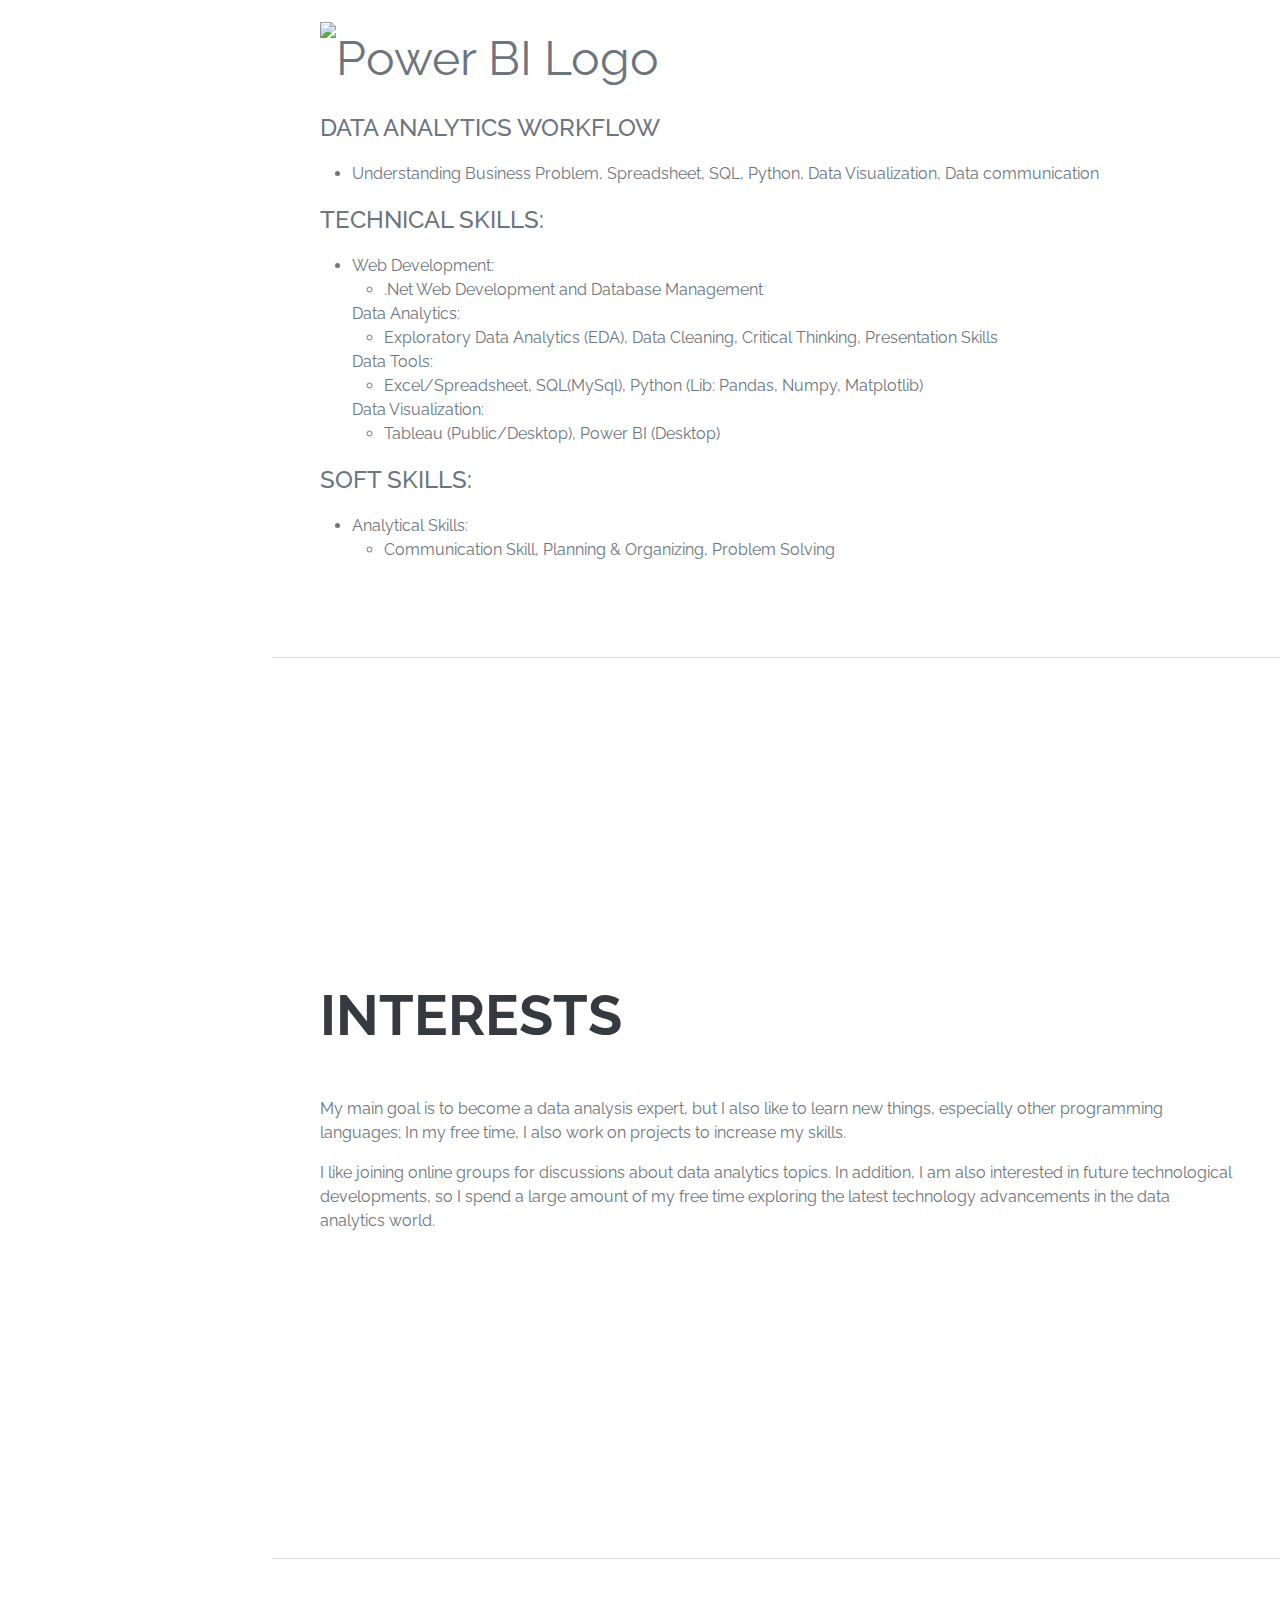
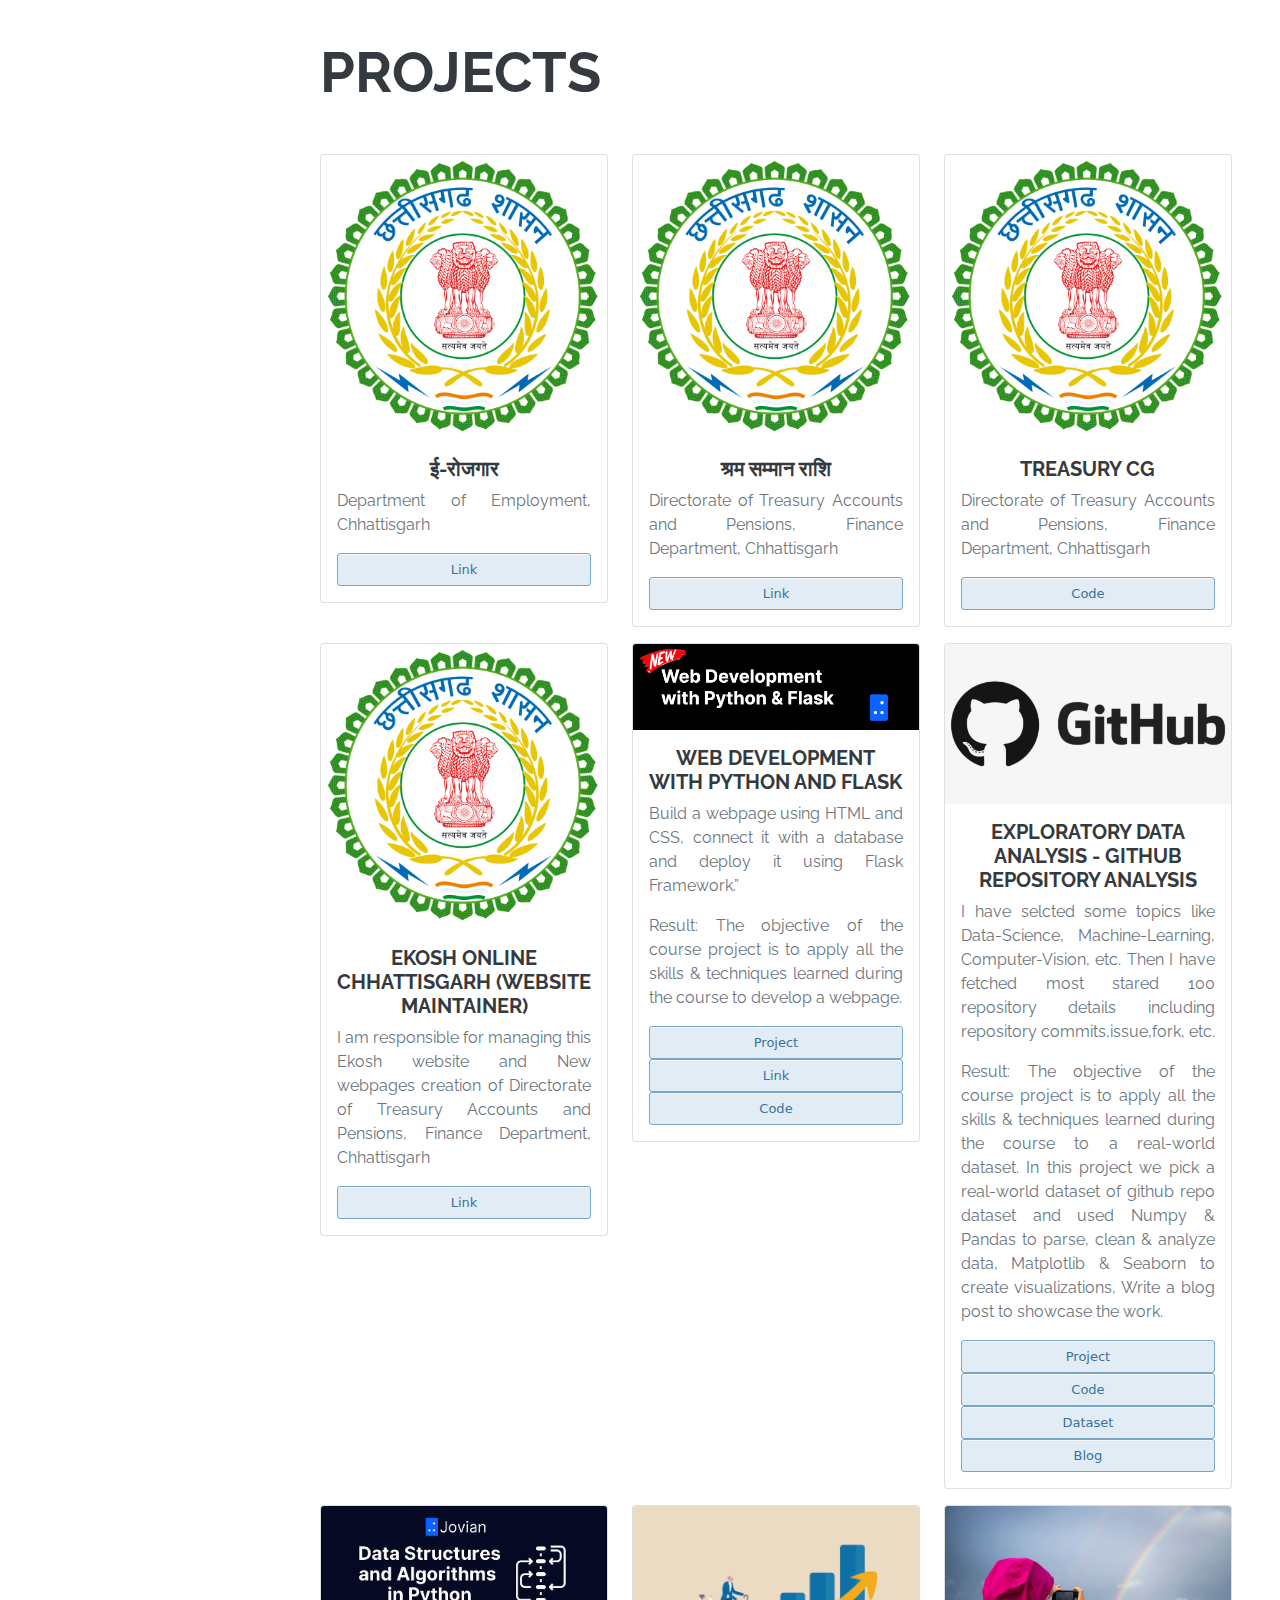
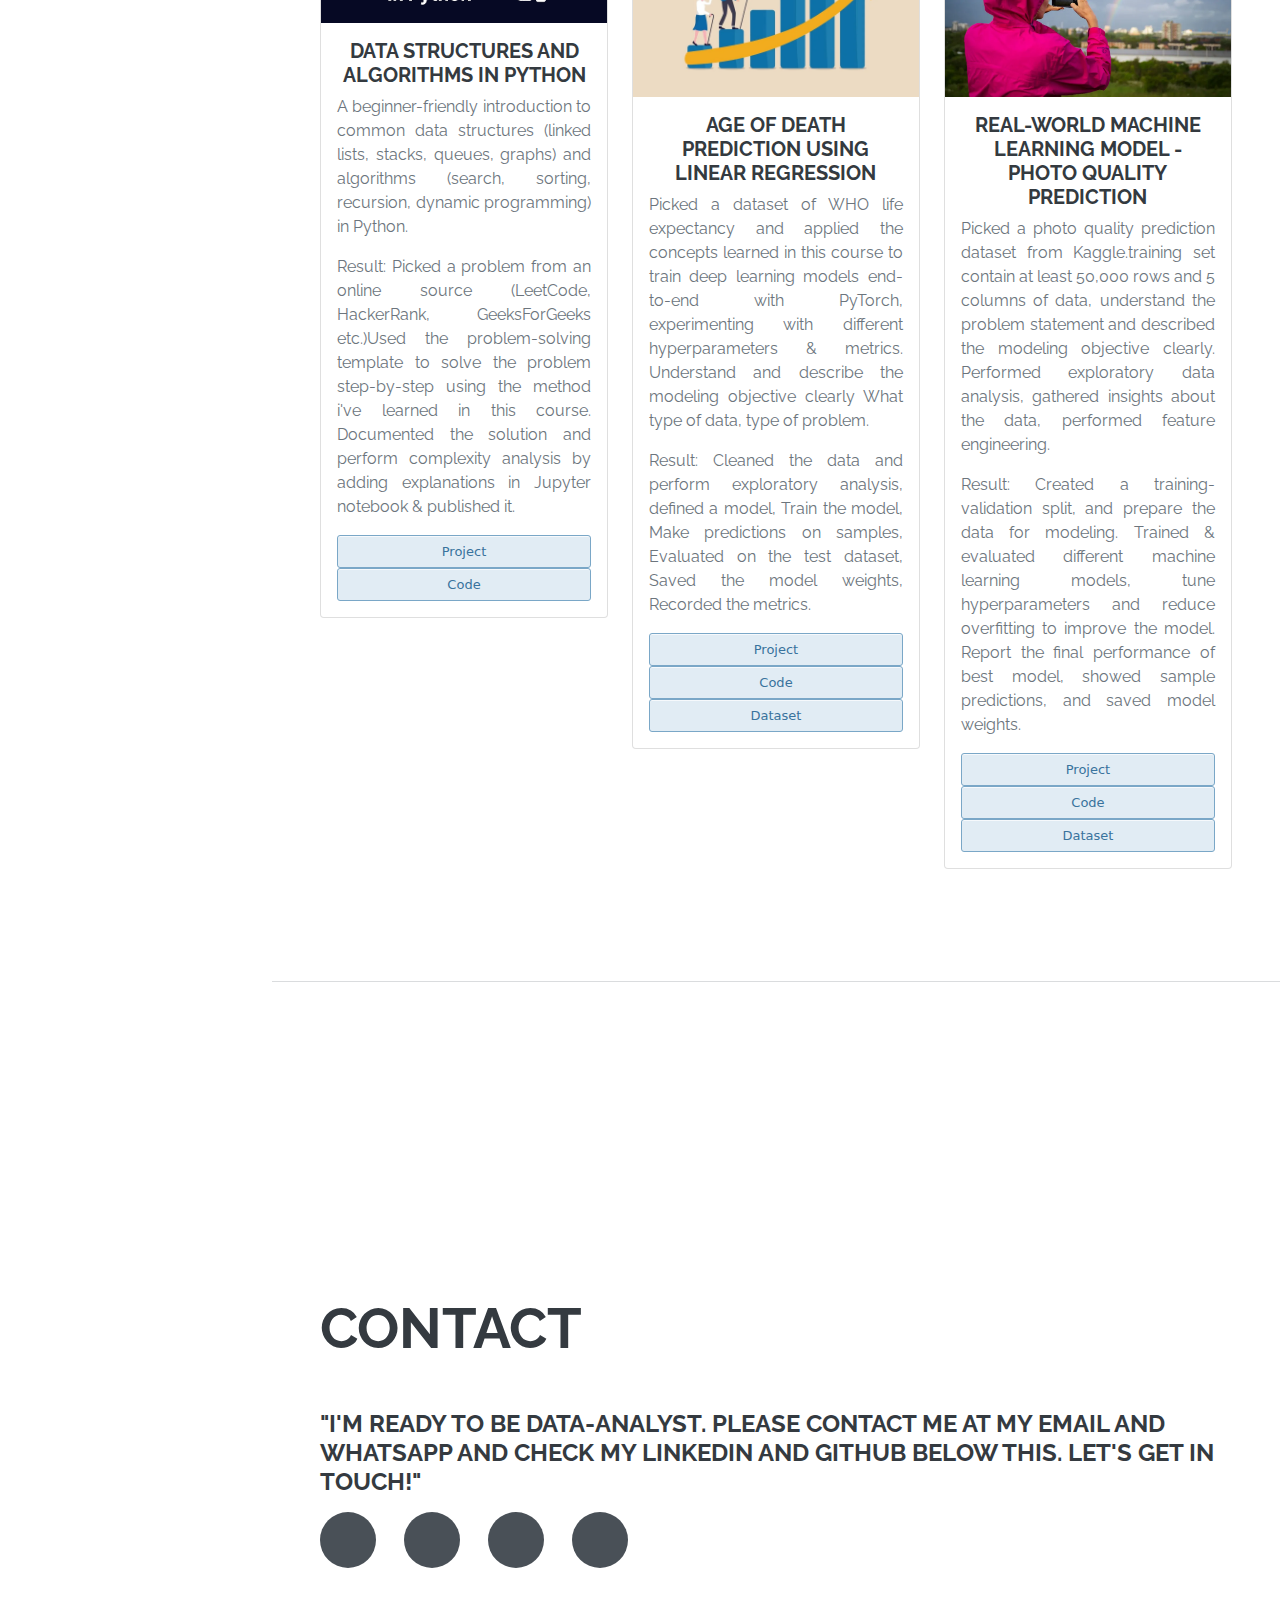
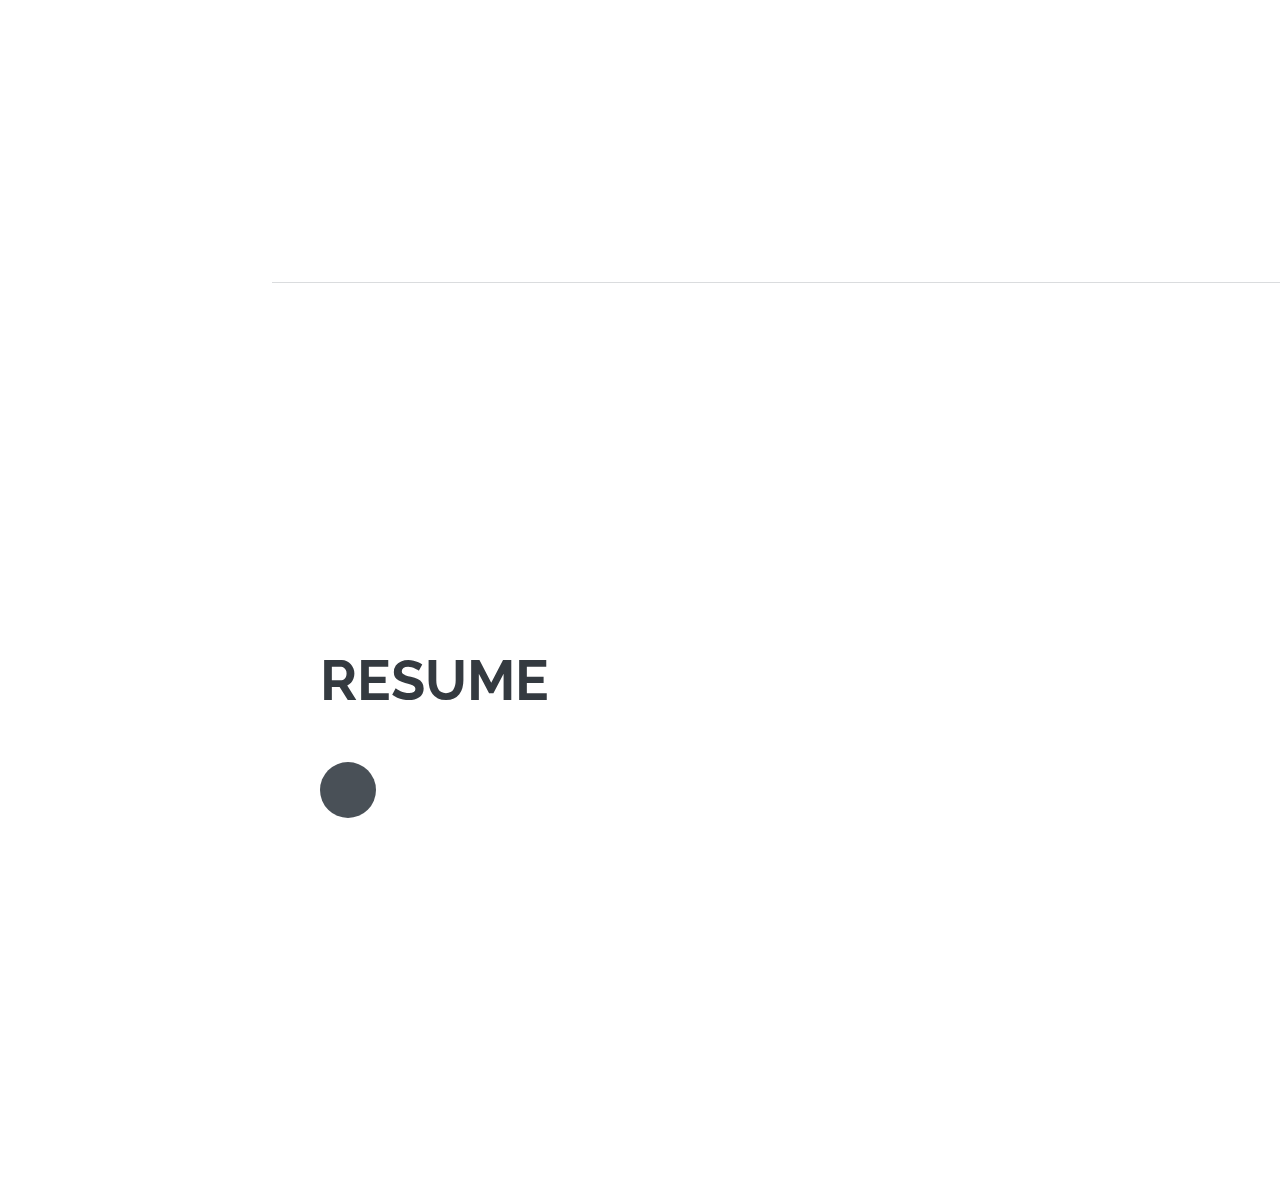
==== commit c8d3332e: "changes" ====
--- a/index.html
+++ b/index.html
@@ -47,13 +47,12 @@
         <section class="resume-section" id="about">
             <div class="resume-section-content">
                 <h2 class="mb-0">
+                    Sahil <span class="text-primary">Sao</span>
+                </h2>
+                <h2 class="mb-0">
                     data analytics <span class="text-primary">enthusiast</span>
                     ASP.NET <span class="text-primary">Developer</span>
-                </h2>
-
-                <h2 class="mb-0">
-                    Sahil Sao
-                </h2>
+                </h2>                
                 <div class="lead mb-5">
                     Raipur, Chhattisgarh<br>
                     <a href="mailto:sahilsaocs@gmail.com?">sahilsaocs@gmail.com</a>
@@ -564,7 +563,7 @@
                 <h2 class="mb-5">Resume</h2>
                 <div class="social-icons">
                     <a class="social-icon" target="_blank" rel="noopener noreferrer"
-                        href="https://drive.google.com/file/d/1E7c66Gqe1r4hFL1YSy_TJQVyuhYByggE/view?usp=sharing"><i
+                        href="https://drive.google.com/file/d/1tPbeS4vMFp4anXbLg_oN4W2zOFHKgjKw/view?usp=sharing"><i
                             class="fa-solid fa-download"></i></a>
                 </div>
             </div> <br>
